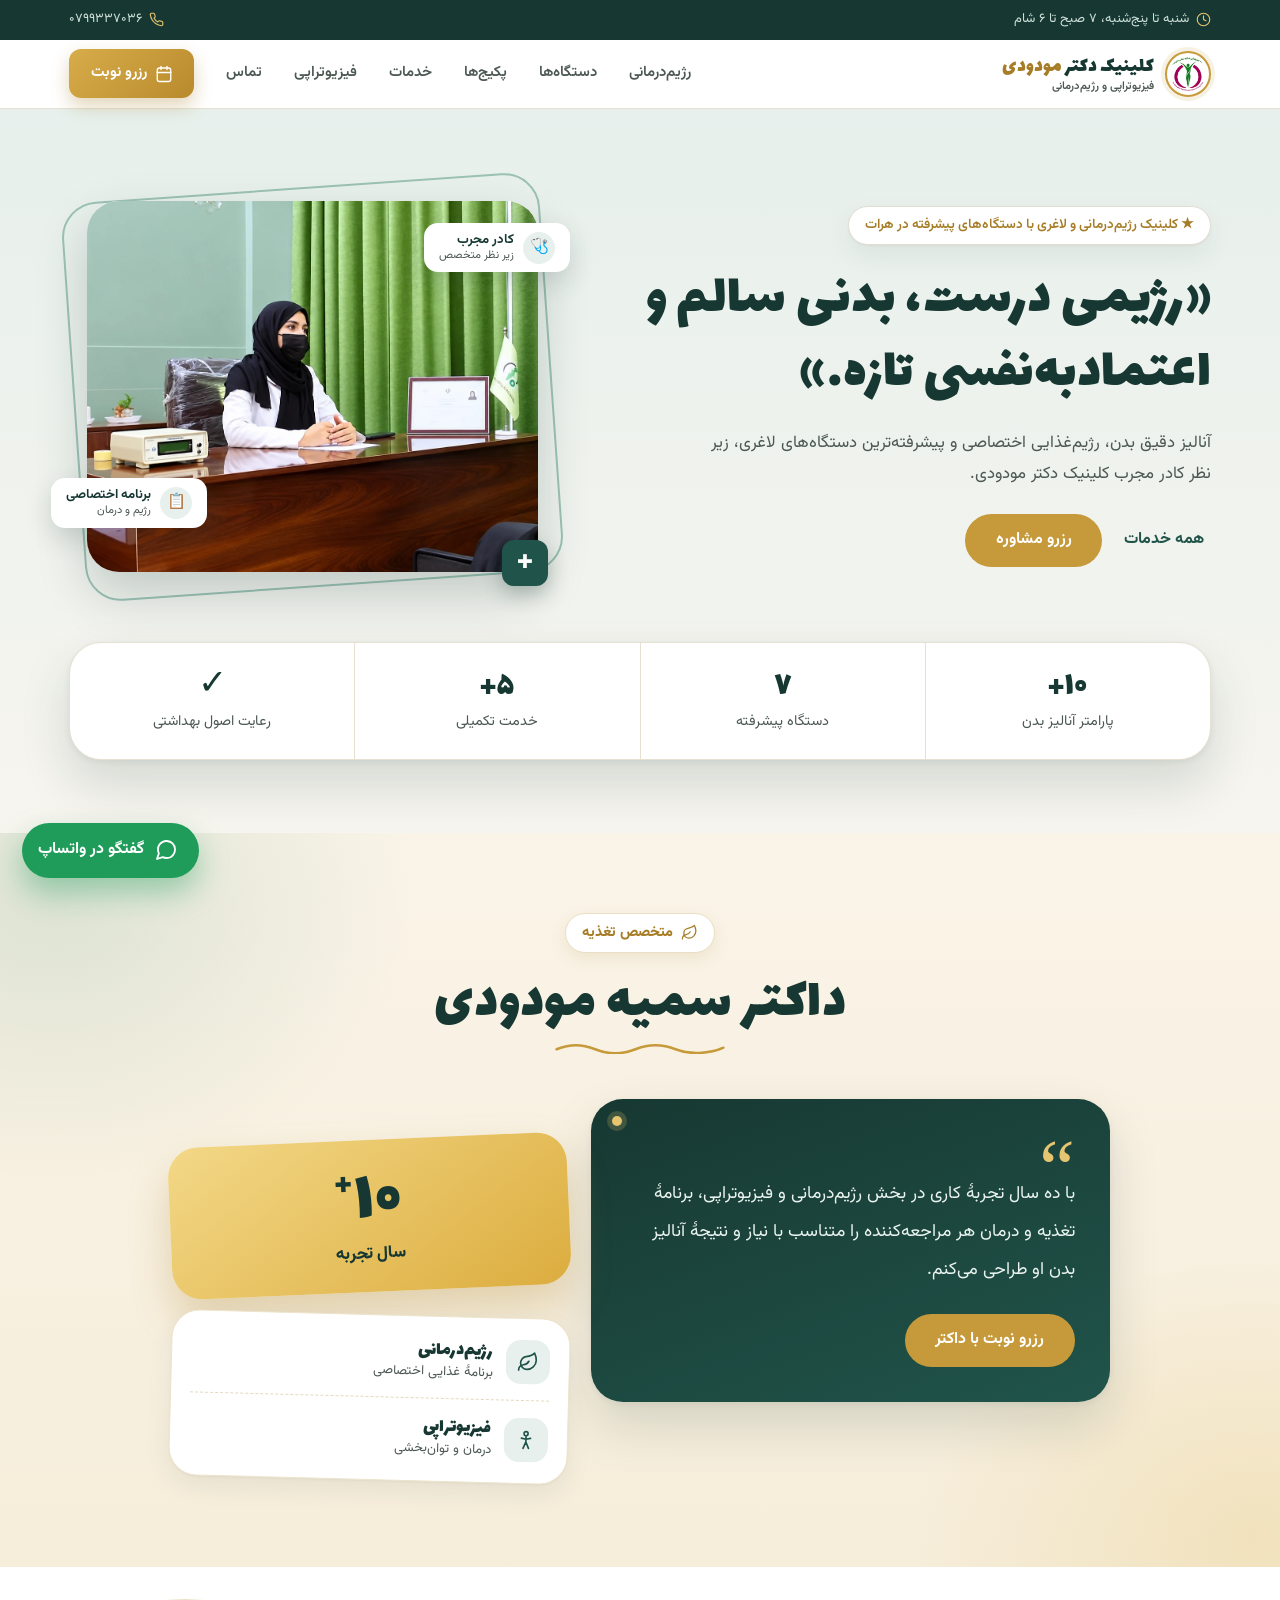
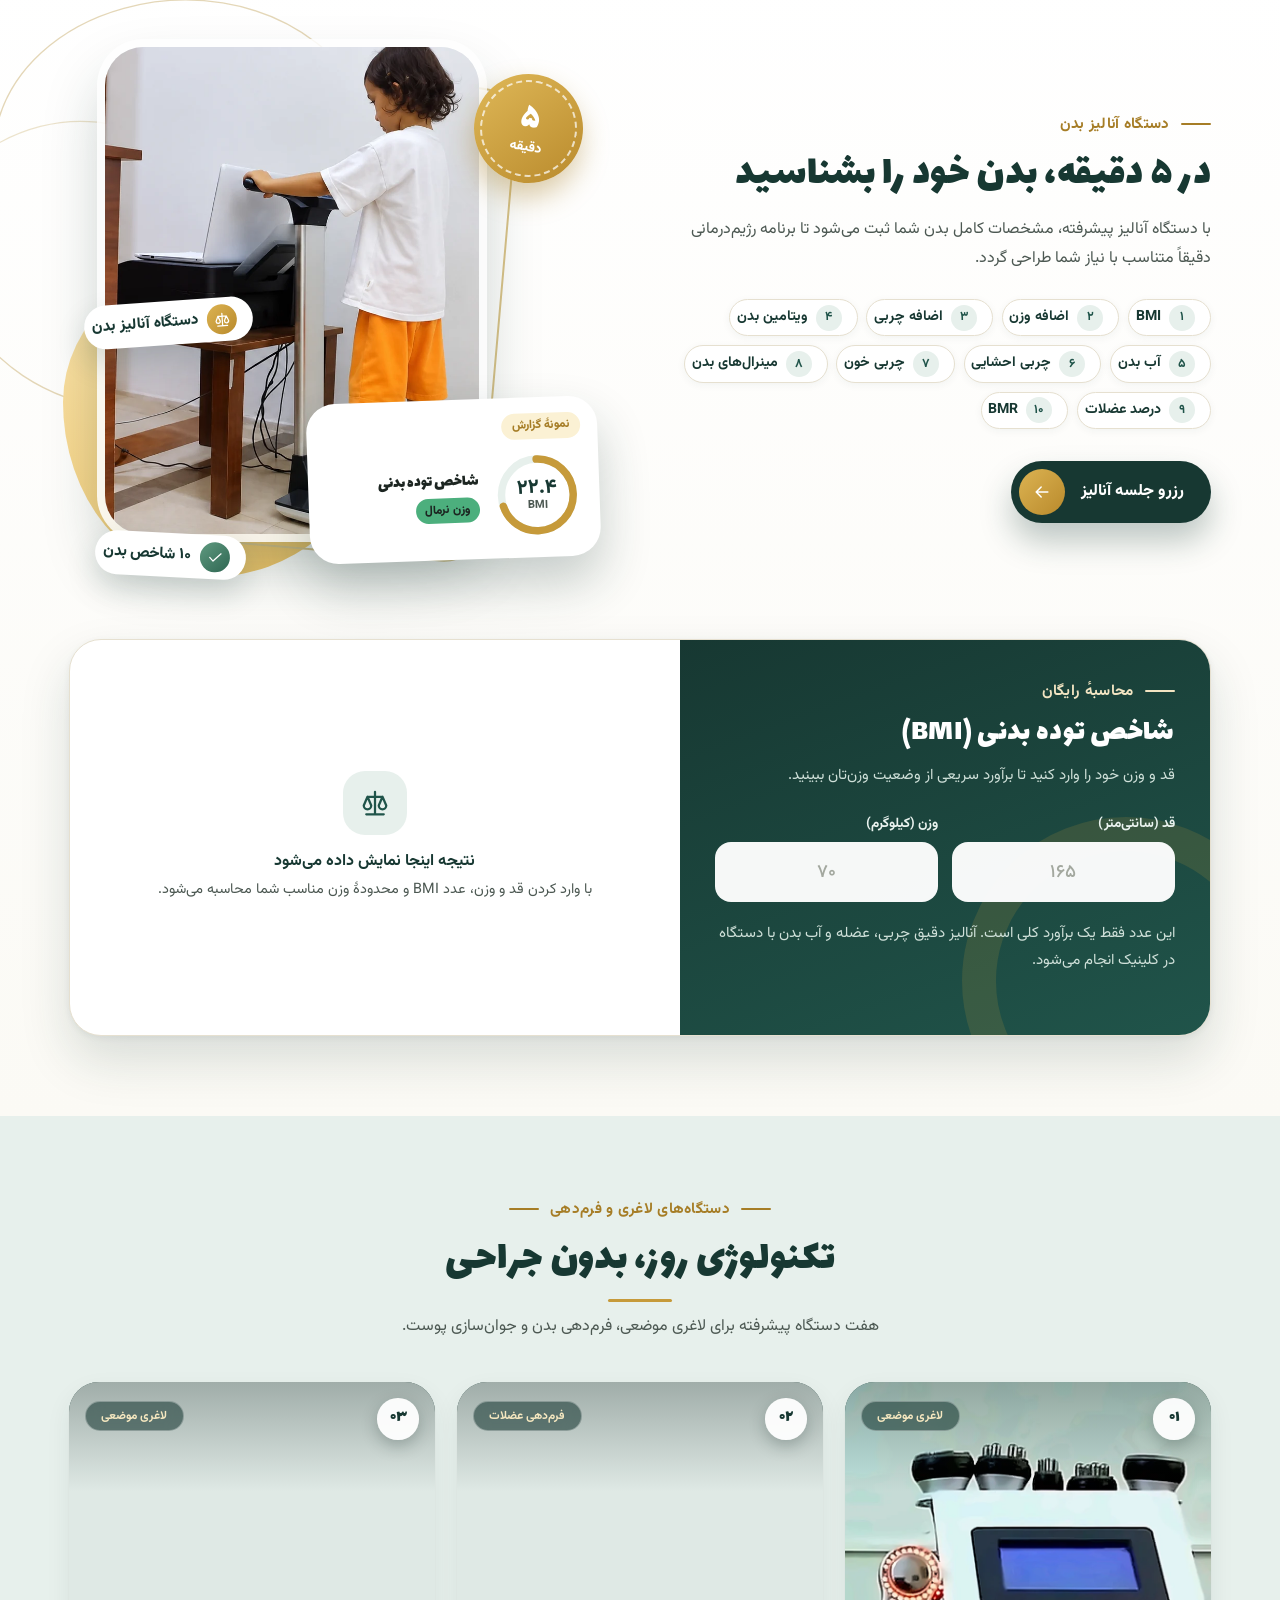
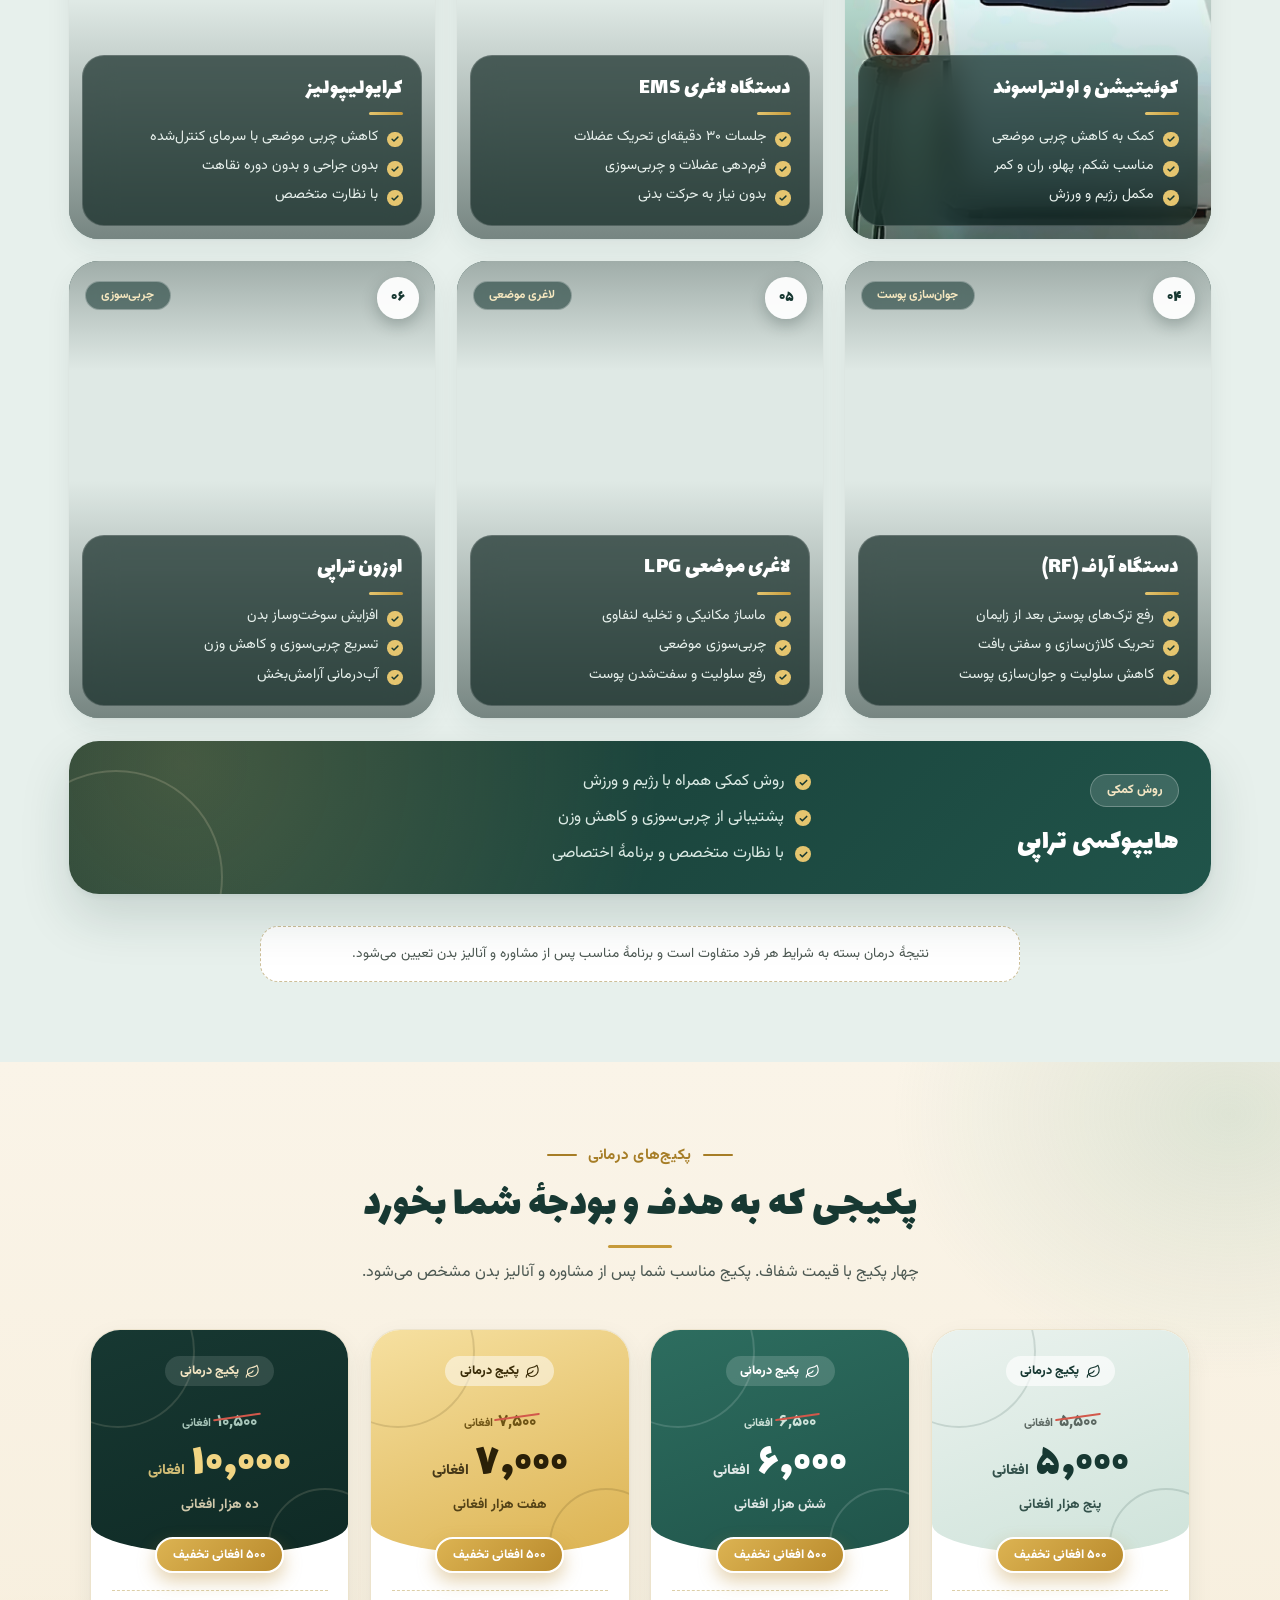
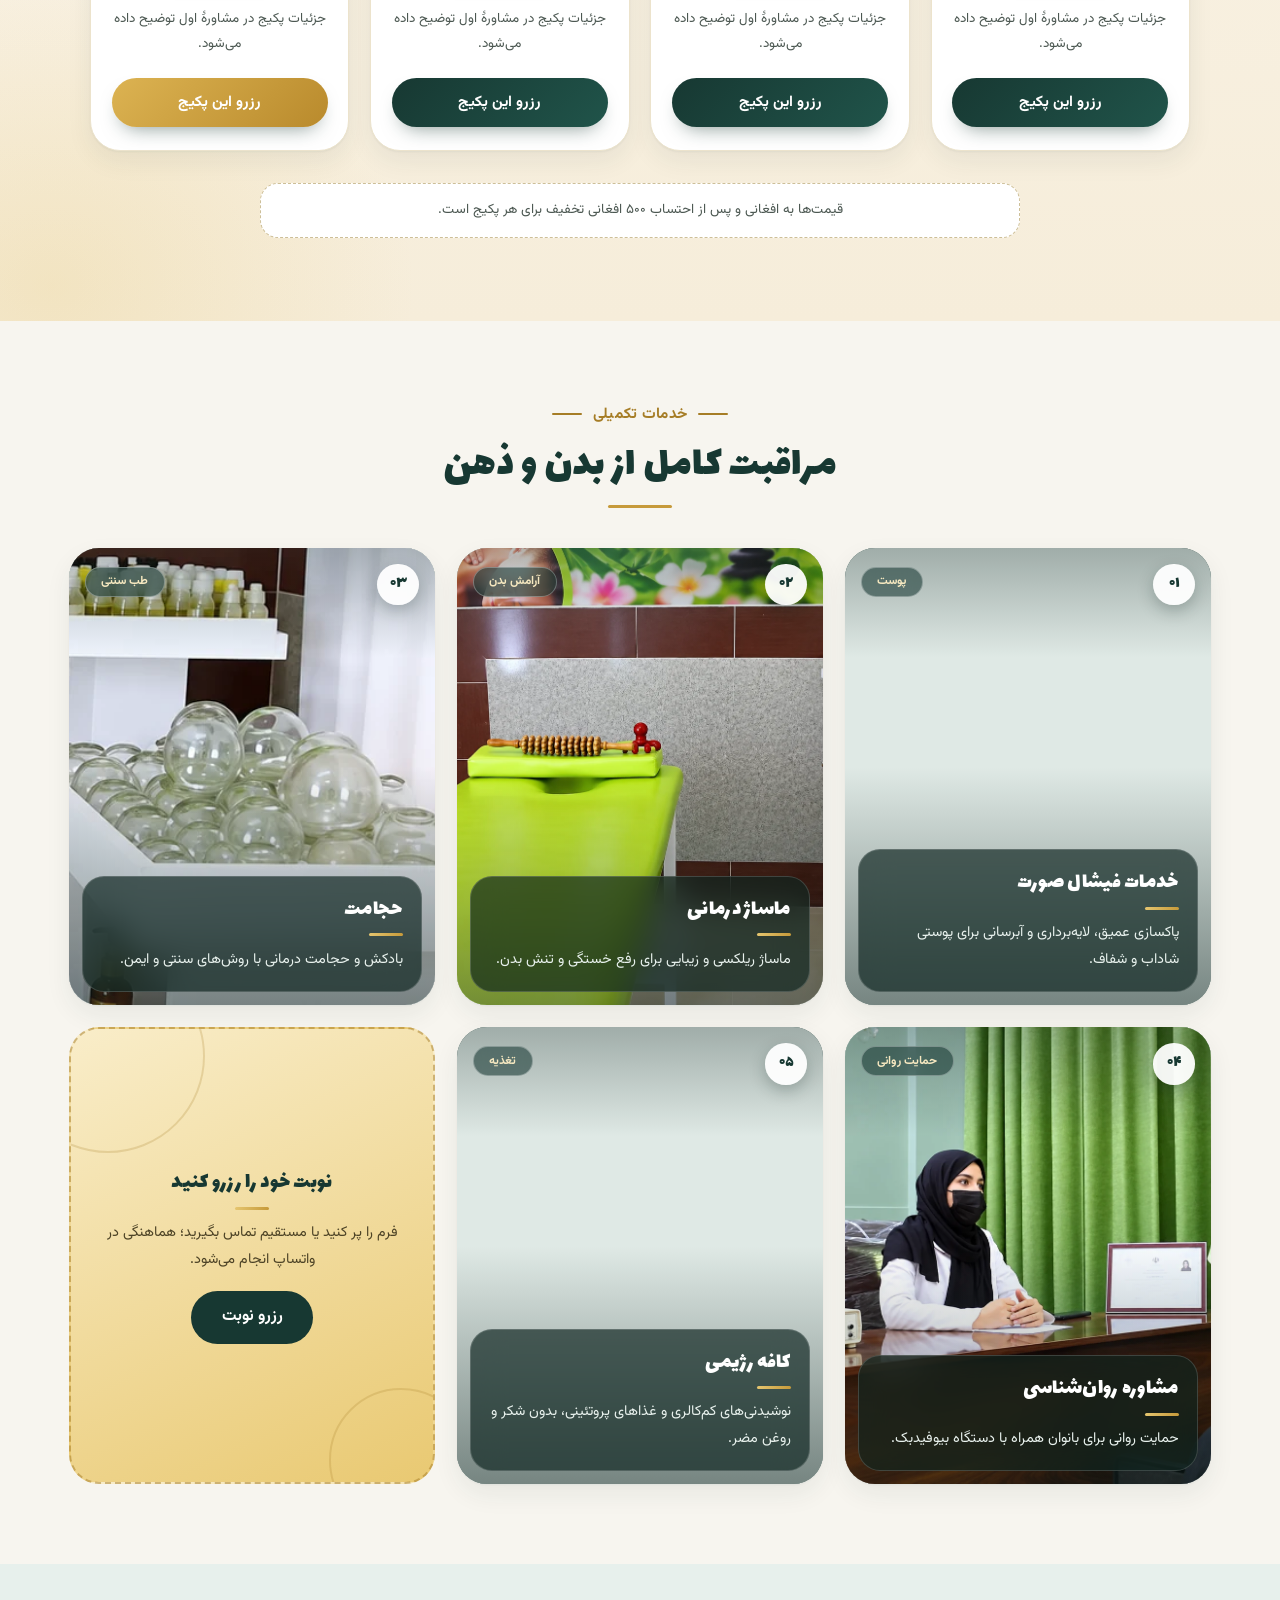
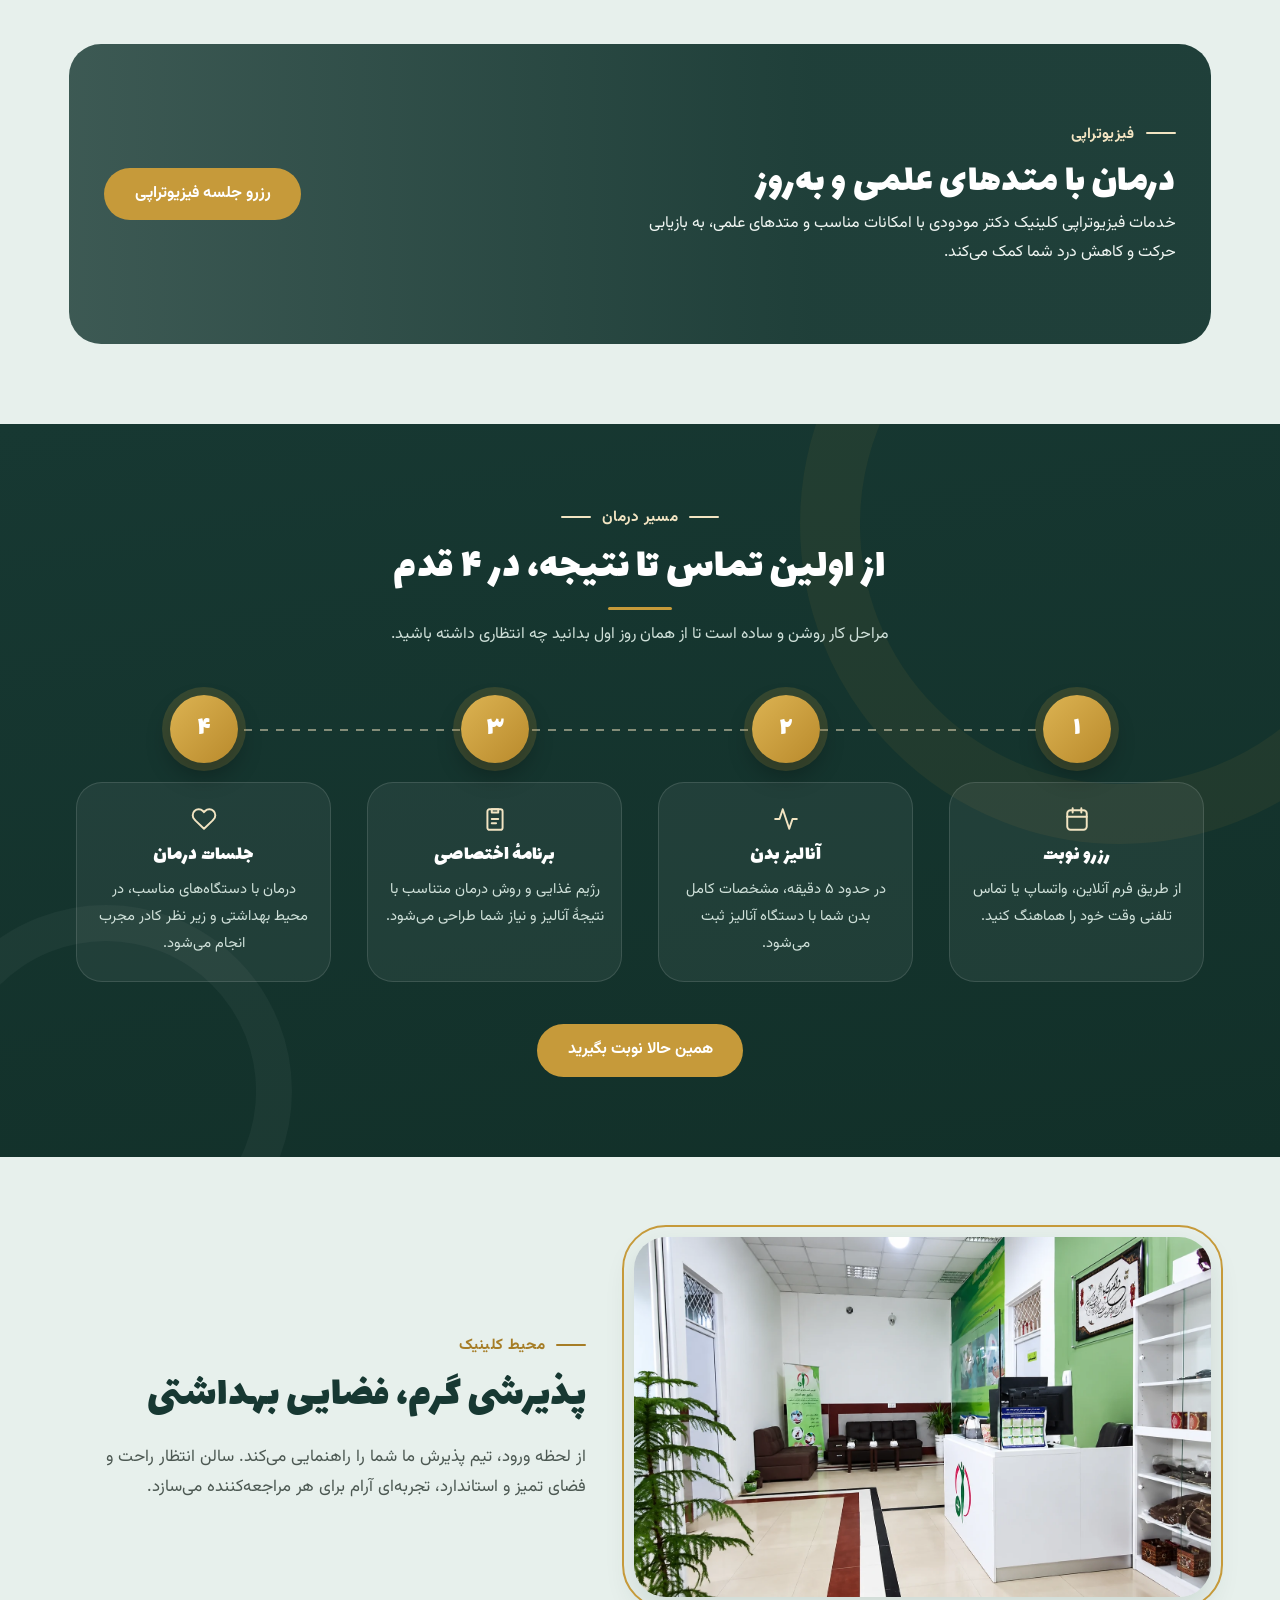
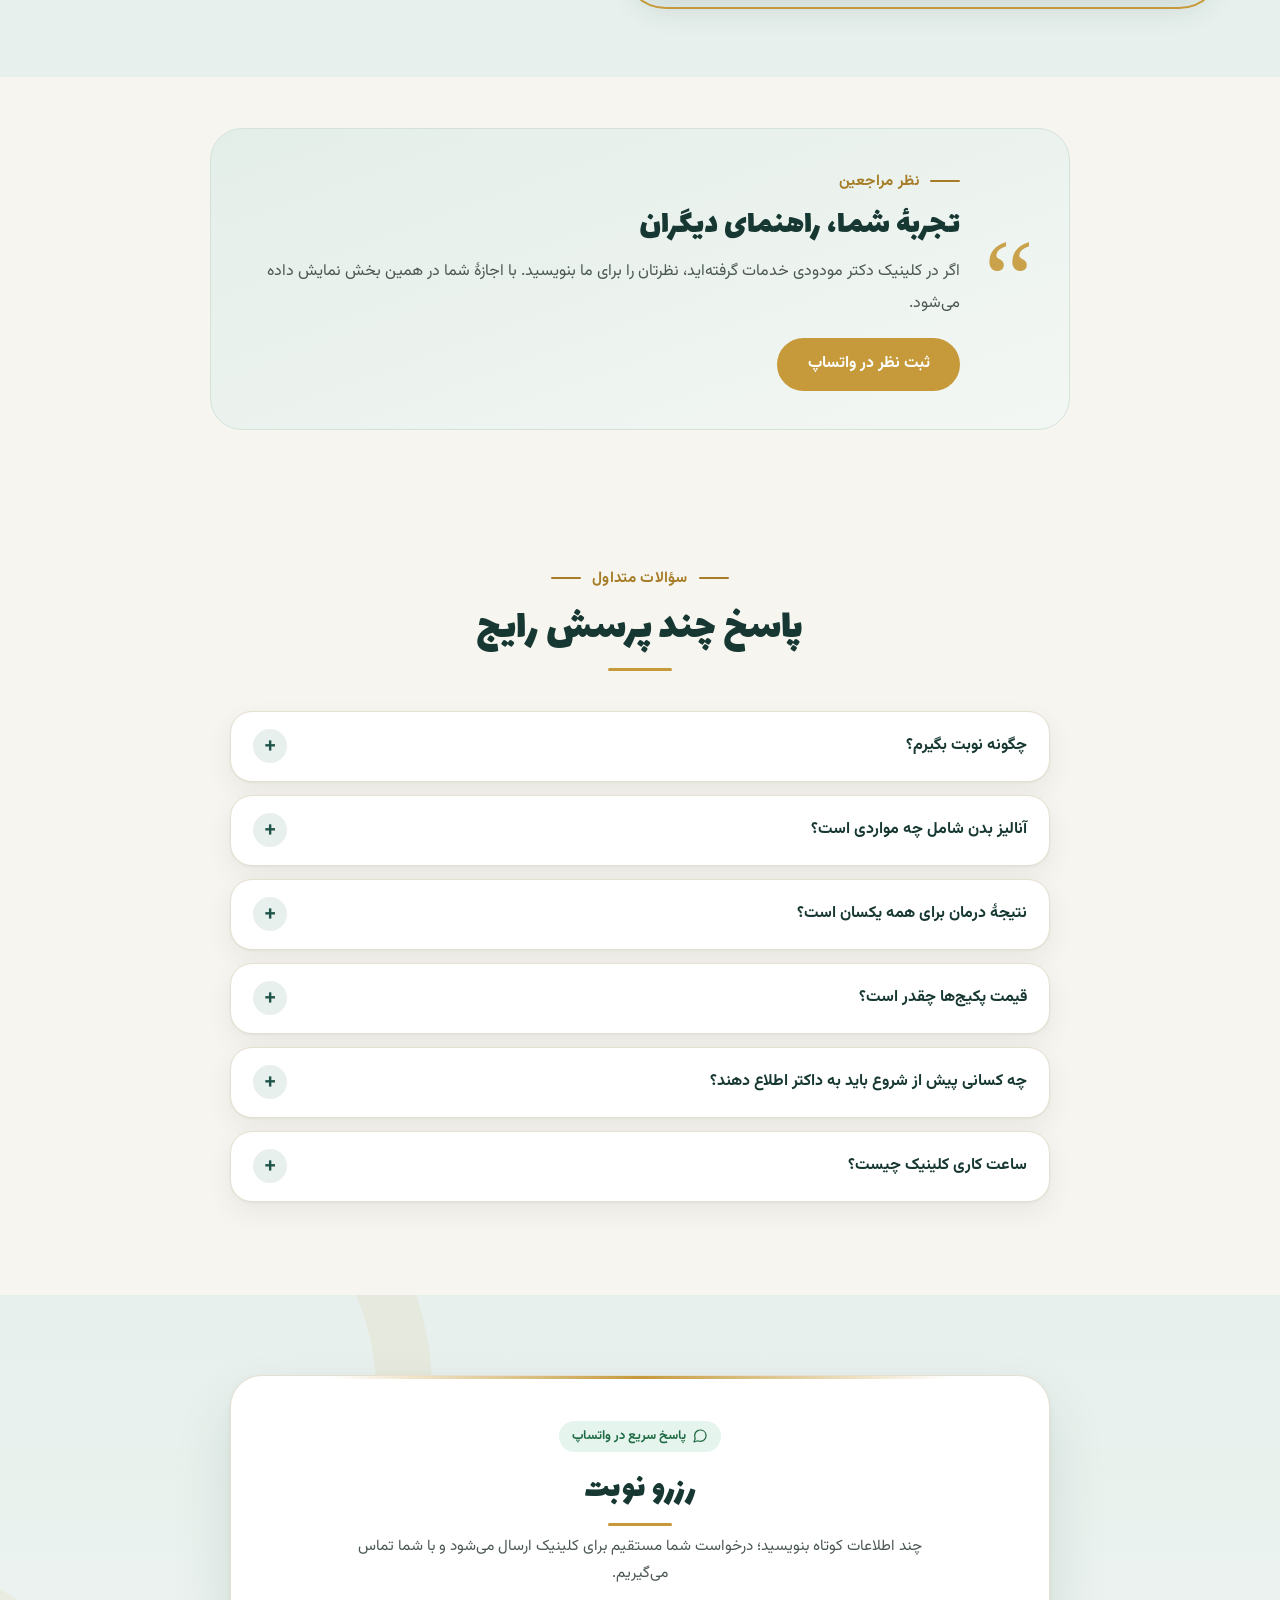
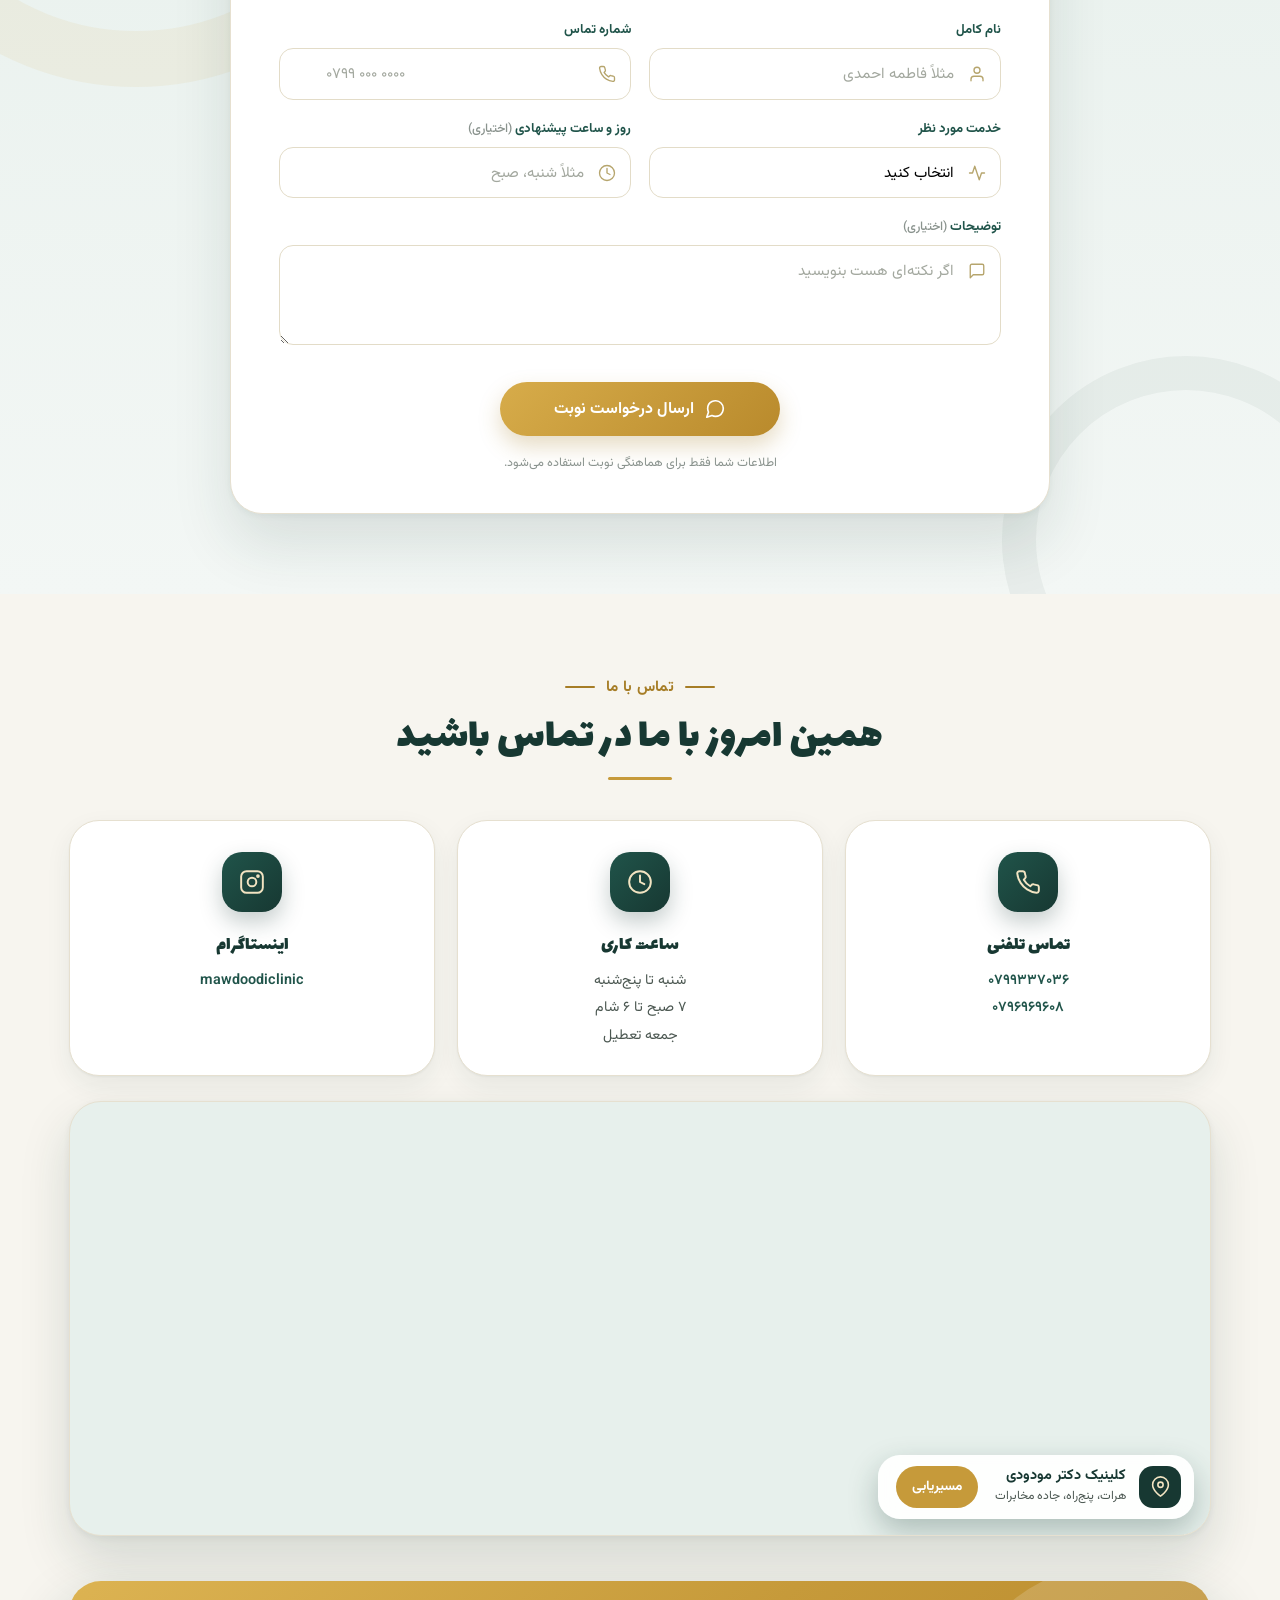
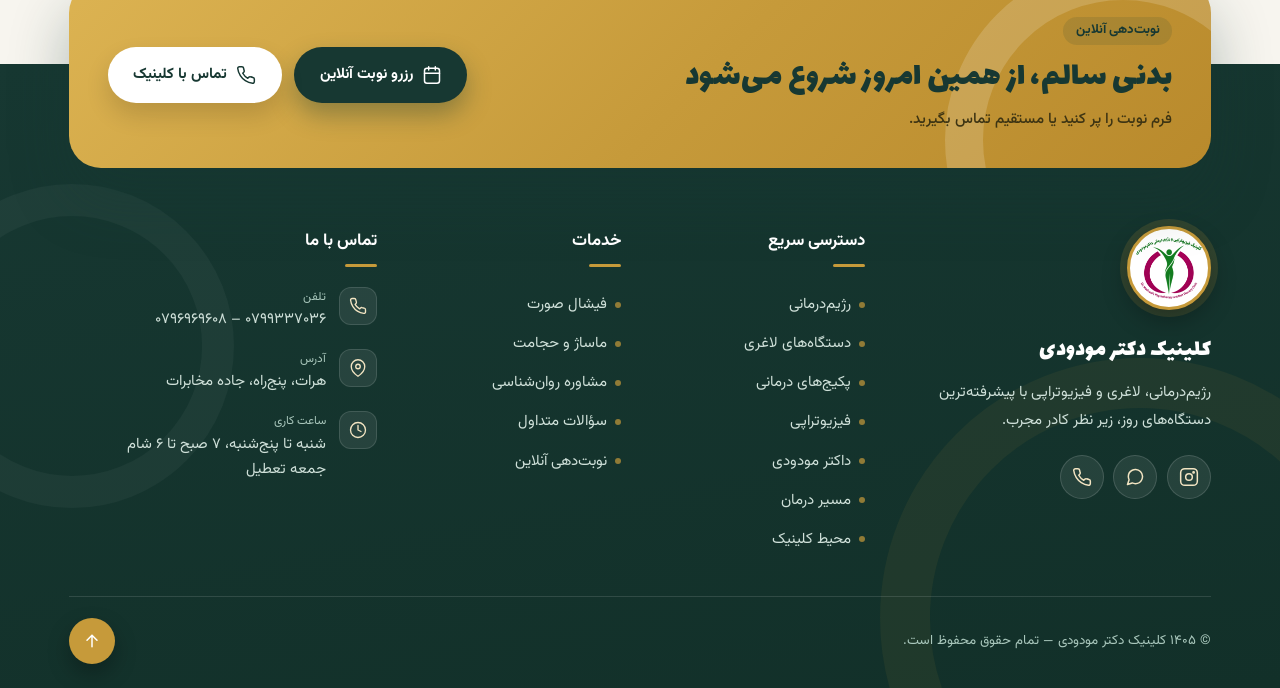
==== index.html @ 66c8b889 "more files" ====
<!DOCTYPE html>
<html lang="fa" dir="rtl">
<head>
<meta charset="UTF-8">
<meta name="viewport" content="width=device-width, initial-scale=1, viewport-fit=cover">
<meta name="description" content="کلینیک رژیم‌درمانی و فیزیوتراپی دکتر مودودی در هرات: آنالیز بدن، رژیم اختصاصی، کوئیتیشن، EMS، کرایولیپولیز، RF، LPG، اوزون‌تراپی و فیزیوتراپی.">
<meta name="theme-color" content="#173832">
<meta property="og:type" content="website">
<meta property="og:locale" content="fa_AF">
<meta property="og:title" content="کلینیک رژیم‌درمانی و فیزیوتراپی دکتر مودودی – هرات">
<meta property="og:description" content="کلینیک رژیم‌درمانی و فیزیوتراپی دکتر مودودی در هرات: آنالیز بدن، رژیم اختصاصی، کوئیتیشن، EMS، کرایولیپولیز، RF، LPG، اوزون‌تراپی و فیزیوتراپی.">
<link rel="icon" href="images/logo.webp">
<link rel="preconnect" href="https://fonts.googleapis.com">
<link rel="preconnect" href="https://fonts.gstatic.com" crossorigin>
<script type="application/ld+json">{"@context": "https://schema.org", "@type": "MedicalClinic", "name": "کلینیک دکتر مودودی", "description": "کلینیک رژیم‌درمانی و فیزیوتراپی دکتر مودودی در هرات: آنالیز بدن، رژیم اختصاصی، کوئیتیشن، EMS، کرایولیپولیز، RF، LPG، اوزون‌تراپی و فیزیوتراپی.", "telephone": ["+93799337036", "+93796969608"], "address": {"@type": "PostalAddress", "streetAddress": "پنج‌راه، جاده مخابرات", "addressLocality": "هرات", "addressCountry": "AF"}, "openingHoursSpecification": [{"@type": "OpeningHoursSpecification", "dayOfWeek": ["Saturday", "Sunday", "Monday", "Tuesday", "Wednesday", "Thursday"], "opens": "07:00", "closes": "18:00"}], "employee": {"@type": "Person", "name": "سمیه مودودی", "jobTitle": "متخصص تغذیه"}, "sameAs": ["https://www.instagram.com/mawdoodiclinic"]}</script>
<title>کلینیک رژیم‌درمانی و فیزیوتراپی دکتر مودودی</title>
<link rel="stylesheet" href="https://fonts.googleapis.com/css2?family=Lalezar&family=Vazirmatn:wght@400;500;600;700;800&display=swap">
<link rel="stylesheet" href="css/style.css">
<script src="js/main.js" defer></script>
</head>
<body>

<div class="topbar"><div class="wrap">
  <div class="tb-group"><span><svg viewBox="0 0 24 24" fill="none" stroke="currentColor" stroke-width="1.8" stroke-linecap="round" stroke-linejoin="round" aria-hidden="true"><circle cx="12" cy="12" r="10"/><path d="M12 6v6l4 2"/></svg>شنبه تا پنج‌شنبه، ۷ صبح تا ۶ شام</span></div>
  <div class="tb-group"><a href="tel:+93799337036"><svg viewBox="0 0 24 24" fill="none" stroke="currentColor" stroke-width="1.8" stroke-linecap="round" stroke-linejoin="round" aria-hidden="true"><path d="M22 16.9v3a2 2 0 0 1-2.2 2 19.8 19.8 0 0 1-8.6-3.1 19.5 19.5 0 0 1-6-6A19.8 19.8 0 0 1 2.1 4.2 2 2 0 0 1 4.1 2h3a2 2 0 0 1 2 1.7c.1 1 .4 1.9.7 2.8a2 2 0 0 1-.5 2.1L8.1 9.9a16 16 0 0 0 6 6l1.3-1.3a2 2 0 0 1 2.1-.4c.9.3 1.8.6 2.8.7a2 2 0 0 1 1.7 2z"/></svg>۰۷۹۹۳۳۷۰۳۶</a></div>
</div></div>

<nav class="site-nav" id="siteNav" aria-label="منوی اصلی">
  <div class="wrap"><div class="nav-shell">
    <a class="sn-brand" href="#top"><img class="sn-logo" src="images/logo.webp" alt="لوگوی کلینیک دکتر مودودی"><span class="sn-name"><b>کلینیک دکتر <i>مودودی</i></b><small>فیزیوتراپی و رژیم‌درمانی</small></span></a>
    <button class="sn-toggle" id="navToggle" type="button" aria-label="باز و بسته کردن منو" aria-expanded="false" aria-controls="navLinks"><span></span><span></span><span></span></button>
    <ul class="sn-links" id="navLinks">
      <li><a href="#diet">رژیم‌درمانی</a></li>
      <li><a href="#devices">دستگاه‌ها</a></li><li><a href="#packages">پکیج‌ها</a></li>
      <li><a href="#services">خدمات</a></li>
      <li><a href="#physio">فیزیوتراپی</a></li>
      <li><a href="#contact">تماس</a></li>
      <li><a class="sn-cta" href="#appointment"><svg viewBox="0 0 24 24" fill="none" stroke="currentColor" stroke-width="1.8" stroke-linecap="round" stroke-linejoin="round" aria-hidden="true"><rect x="3" y="4" width="18" height="18" rx="3"/><path d="M16 2v4M8 2v4M3 10h18"/></svg>رزرو نوبت</a></li>
    </ul>
  </div></div>
</nav>

<header class="hero" id="top">
  <div class="wrap">
    <div class="hero-top">
      <div class="hero-text">
        <span class="hero-badge">★ کلینیک رژیم‌درمانی و لاغری با دستگاه‌های پیشرفته در هرات</span>
        <h1>«رژیمی درست، بدنی سالم و اعتمادبه‌نفسی تازه.»</h1>
        <p>آنالیز دقیق بدن، رژیم‌غذایی اختصاصی و پیشرفته‌ترین دستگاه‌های لاغری، زیر نظر کادر مجرب کلینیک دکتر مودودی.</p>
        <div class="hero-btns">
          <a href="#devices" class="btn-link">همه خدمات</a>
          <a href="#appointment" class="btn btn-gold">رزرو مشاوره</a>
        </div>
      </div>
      <div class="hero-visual">
        <div class="hero-photo-wrap">
          <span class="hero-outline"></span>
          <div class="hero-photo-frame"><img src="images/hero-consultation.webp" alt="مشاوره با دکتر در کلینیک دکتر مودودی"></div>
          <div class="float-chip chip-1"><span class="dot">🩺</span><div><b>کادر مجرب</b><small>زیر نظر متخصص</small></div></div>
          <div class="float-chip chip-2"><span class="dot">📋</span><div><b>برنامه اختصاصی</b><small>رژیم و درمان</small></div></div>
          <span class="corner-badge">✚</span>
        </div>
      </div>
    </div>
  </div>
  <div class="stats-bar">
    <div class="wrap"><div class="stats-card">
      <div class="hero-stat"><div class="num">۱۰+</div><div class="lbl">پارامتر آنالیز بدن</div></div>
      <div class="hero-stat"><div class="num">۷</div><div class="lbl">دستگاه پیشرفته</div></div>
      <div class="hero-stat"><div class="num">۵+</div><div class="lbl">خدمت تکمیلی</div></div>
      <div class="hero-stat"><div class="num">✓</div><div class="lbl">رعایت اصول بهداشتی</div></div>
    </div></div>
  </div>
</header>

<section id="doctor" class="dr">
  <div class="dr-bg" aria-hidden="true"></div>
  <div class="wrap">
    <header class="dr-head">
      <span class="dr-role"><svg viewBox="0 0 24 24" fill="none" stroke="currentColor" stroke-width="1.8" stroke-linecap="round" stroke-linejoin="round" aria-hidden="true"><path d="M11 20A7 7 0 0 1 9.8 6.1C15.5 5 17 4.5 19 2c1 2 2 4.2 2 8 0 5.5-4.8 10-10 10z"/><path d="M2 21c0-3 1.9-5.4 5.1-6C9.5 14.6 12 13 13 11"/></svg>متخصص تغذیه</span>
      <h2 class="dr-name">داکتر سمیه مودودی</h2>
      <svg class="dr-squig" viewBox="0 0 220 14" preserveAspectRatio="none" aria-hidden="true"><path d="M2 8C20 1 34 1 52 8S86 15 104 8 138 1 156 8 200 14 218 6" fill="none" stroke="#c69a3a" stroke-width="3.2" stroke-linecap="round"/></svg>
    </header>
    <div class="dr-board">
      <article class="dr-quote">
        <span class="dr-qm" aria-hidden="true">“</span>
        <p>با ده سال تجربهٔ کاری در بخش رژیم‌درمانی و فیزیوتراپی، برنامهٔ تغذیه و درمان هر مراجعه‌کننده را متناسب با نیاز و نتیجهٔ آنالیز بدن او طراحی می‌کنم.</p>
        <a class="btn btn-gold dr-btn" href="#appointment">رزرو نوبت با داکتر</a>
      </article>
      <div class="dr-side">
        <article class="dr-years"><b>۱۰<i>+</i></b><span>سال تجربه</span></article>
        <article class="dr-skills">
          <div class="dr-skill"><span class="dr-ico"><svg viewBox="0 0 24 24" fill="none" stroke="currentColor" stroke-width="1.8" stroke-linecap="round" stroke-linejoin="round" aria-hidden="true"><path d="M11 20A7 7 0 0 1 9.8 6.1C15.5 5 17 4.5 19 2c1 2 2 4.2 2 8 0 5.5-4.8 10-10 10z"/><path d="M2 21c0-3 1.9-5.4 5.1-6C9.5 14.6 12 13 13 11"/></svg></span><span><b>رژیم‌درمانی</b><small>برنامهٔ غذایی اختصاصی</small></span></div>
          <div class="dr-skill"><span class="dr-ico"><svg viewBox="0 0 24 24" fill="none" stroke="currentColor" stroke-width="1.8" stroke-linecap="round" stroke-linejoin="round" aria-hidden="true"><circle cx="12" cy="5" r="2.2"/><path d="M12 8v6M7 10l5 1 5-1M9 21l3-7 3 7"/></svg></span><span><b>فیزیوتراپی</b><small>درمان و توان‌بخشی</small></span></div>
        </article>
      </div>
    </div>
  </div>
</section>

<section id="diet" class="an">
  <div class="wrap">
    <div class="an-grid">
      <div class="an-text">
        <div class="section-label">دستگاه آنالیز بدن</div>
        <h2 class="section-title">در ۵ دقیقه، بدن خود را بشناسید</h2>
        <p class="section-sub">با دستگاه آنالیز پیشرفته، مشخصات کامل بدن شما ثبت می‌شود تا برنامه رژیم‌درمانی دقیقاً متناسب با نیاز شما طراحی گردد.</p>
        <div class="an-tags"><span class="an-tag"><i>۱</i>BMI</span><span class="an-tag"><i>۲</i>اضافه وزن</span><span class="an-tag"><i>۳</i>اضافه چربی</span><span class="an-tag"><i>۴</i>ویتامین بدن</span><span class="an-tag"><i>۵</i>آب بدن</span><span class="an-tag"><i>۶</i>چربی احشایی</span><span class="an-tag"><i>۷</i>چربی خون</span><span class="an-tag"><i>۸</i>مینرال‌های بدن</span><span class="an-tag"><i>۹</i>درصد عضلات</span><span class="an-tag"><i>۱۰</i>BMR</span></div>
        <a class="pin-btn" href="#appointment"><span>رزرو جلسه آنالیز</span><i><svg viewBox="0 0 24 24" fill="none" stroke="currentColor" stroke-width="1.8" stroke-linecap="round" stroke-linejoin="round" aria-hidden="true"><path d="M19 12H5M11 6l-6 6 6 6"/></svg></i></a>
      </div>
      <div class="an-collage">
        <div class="an-stage">
          <svg class="an-swirl" viewBox="0 0 600 560" fill="none" aria-hidden="true"><path d="M20 420C80 560 300 590 420 470S560 220 430 120 90 80 60 220" stroke="#d9c79a" stroke-opacity=".7" stroke-width="1.6"/><path d="M-10 300C60 210 160 190 240 230" stroke="#d9c79a" stroke-opacity=".5" stroke-width="1.4"/></svg>
          <div class="an-blob"></div>
          <span class="an-outline"></span>
          <div class="an-photo"><img src="images/body-analysis.webp" alt="دستگاه آنالیز بدن در کلینیک دکتر مودودی" loading="lazy" decoding="async"></div>
          <div class="an-sticker"><b>۵</b><span>دقیقه</span></div>
          <div class="an-report">
            <span class="an-cap">نمونهٔ گزارش</span>
            <div class="an-report-row">
              <div class="an-ringwrap"><svg class="an-ring" viewBox="0 0 120 120" aria-hidden="true"><circle cx="60" cy="60" r="48" fill="none" stroke="#e7f0ec" stroke-width="10"/><circle cx="60" cy="60" r="48" fill="none" stroke="#c69a3a" stroke-width="10" stroke-linecap="round" stroke-dasharray="212 302" transform="rotate(-90 60 60)"/></svg><div class="an-ringtxt"><b>۲۲.۴</b><small>BMI</small></div></div>
              <div class="an-info"><b>شاخص توده بدنی</b><span class="an-ok">وزن نرمال</span></div>
            </div>
          </div>
          <span class="an-pill p1"><i><svg viewBox="0 0 24 24" fill="none" stroke="currentColor" stroke-width="1.8" stroke-linecap="round" stroke-linejoin="round" aria-hidden="true"><path d="M12 3v18M5 21h14M6 7l-3 7a3 3 0 0 0 6 0zM18 7l-3 7a3 3 0 0 0 6 0zM6 7h12"/></svg></i>دستگاه آنالیز بدن</span>
          <span class="an-pill p2"><i><svg viewBox="0 0 24 24" fill="none" stroke="currentColor" stroke-width="1.8" stroke-linecap="round" stroke-linejoin="round" aria-hidden="true"><path d="M20 6 9 17l-5-5"/></svg></i>۱۰ شاخص بدن</span>
        </div>
      </div>
    </div>

    <div class="bmi-wrap">
      <div class="bmi-card" id="bmiCard">
        <div class="bmi-form">
          <div class="section-label">محاسبهٔ رایگان</div>
          <h3>شاخص توده بدنی (BMI)</h3>
          <p>قد و وزن خود را وارد کنید تا برآورد سریعی از وضعیت وزن‌تان ببینید.</p>
          <div class="bmi-fields">
            <div><label for="bmi-h">قد (سانتی‌متر)</label><input id="bmi-h" type="text" inputmode="decimal" autocomplete="off" placeholder="۱۶۵"></div>
            <div><label for="bmi-w">وزن (کیلوگرم)</label><input id="bmi-w" type="text" inputmode="decimal" autocomplete="off" placeholder="۷۰"></div>
          </div>
          <p class="bmi-note">این عدد فقط یک برآورد کلی است. آنالیز دقیق چربی، عضله و آب بدن با دستگاه در کلینیک انجام می‌شود.</p>
        </div>
        <div class="bmi-result" aria-live="polite">
          <div class="bmi-empty">
            <div class="bi-ic"><svg viewBox="0 0 24 24" fill="none" stroke="currentColor" stroke-width="1.8" stroke-linecap="round" stroke-linejoin="round" aria-hidden="true"><path d="M12 3v18M5 21h14M6 7l-3 7a3 3 0 0 0 6 0zM18 7l-3 7a3 3 0 0 0 6 0zM6 7h12"/></svg></div>
            <b class="u1">نتیجه اینجا نمایش داده می‌شود</b>
            <p class="u2">با وارد کردن قد و وزن، عدد BMI و محدودهٔ وزن مناسب شما محاسبه می‌شود.</p>
          </div>
          <div class="bmi-out">
            <div class="bmi-top"><div class="bmi-num" id="bmiNum">—</div><div><span class="bmi-cat" id="bmiCat">—</span></div></div>
            <div class="bmi-gauge"><div class="bmi-bar"><i></i><i></i><i></i><i></i></div><span class="bmi-pin" id="bmiPin"></span>
              <div class="bmi-scale"><span>کم‌وزن</span><span>نرمال</span><span>اضافه وزن</span><span>چاقی</span></div></div>
            <p class="bmi-msg" id="bmiMsg"></p>
            <div class="bmi-range" id="bmiRange"></div>
            <a class="btn btn-gold bmi-cta" href="#appointment">رزرو جلسهٔ آنالیز بدن</a>
          </div>
        </div>
      </div>
    </div>
  </div>
</section>

<section id="devices" class="bg-soft dv">
  <div class="wrap">
    <div class="center u3">
      <div class="section-label">دستگاه‌های لاغری و فرم‌دهی</div>
      <h2 class="section-title">تکنولوژی روز، بدون جراحی</h2>
      <p class="section-sub center">هفت دستگاه پیشرفته برای لاغری موضعی، فرم‌دهی بدن و جوان‌سازی پوست.</p>
    </div>
    <div class="dv-board">
      <article class="dv-card">
        <div class="dv-photo"><img loading="lazy" decoding="async" src="images/device-cavitation.webp" alt="دستگاه کوئیتیشن"><span class="dv-num">۰۱</span><span class="dv-tag">لاغری موضعی</span></div>
        <div class="dv-body"><h3>کوئیتیشن و اولتراسوند</h3><ul><li>کمک به کاهش چربی موضعی</li><li>مناسب شکم، پهلو، ران و کمر</li><li>مکمل رژیم و ورزش</li></ul></div>
      </article>
      <article class="dv-card">
        <div class="dv-photo"><img loading="lazy" decoding="async" src="images/device-ems.webp" alt="دستگاه EMS"><span class="dv-num">۰۲</span><span class="dv-tag">فرم‌دهی عضلات</span></div>
        <div class="dv-body"><h3>دستگاه لاغری EMS</h3><ul><li>جلسات ۳۰ دقیقه‌ای تحریک عضلات</li><li>فرم‌دهی عضلات و چربی‌سوزی</li><li>بدون نیاز به حرکت بدنی</li></ul></div>
      </article>
      <article class="dv-card">
        <div class="dv-photo"><img loading="lazy" decoding="async" src="images/device-cryolipolysis.webp" alt="دستگاه کرایولیپولیز"><span class="dv-num">۰۳</span><span class="dv-tag">لاغری موضعی</span></div>
        <div class="dv-body"><h3>کرایولیپولیز</h3><ul><li>کاهش چربی موضعی با سرمای کنترل‌شده</li><li>بدون جراحی و بدون دوره نقاهت</li><li>با نظارت متخصص</li></ul></div>
      </article>
      <article class="dv-card">
        <div class="dv-photo"><img loading="lazy" decoding="async" src="images/device-rf.webp" alt="دستگاه آراف"><span class="dv-num">۰۴</span><span class="dv-tag">جوان‌سازی پوست</span></div>
        <div class="dv-body"><h3>دستگاه آراف (RF)</h3><ul><li>رفع ترک‌های پوستی بعد از زایمان</li><li>تحریک کلاژن‌سازی و سفتی بافت</li><li>کاهش سلولیت و جوان‌سازی پوست</li></ul></div>
      </article>
      <article class="dv-card">
        <div class="dv-photo"><img loading="lazy" decoding="async" src="images/device-lpg.webp" alt="دستگاه LPG"><span class="dv-num">۰۵</span><span class="dv-tag">لاغری موضعی</span></div>
        <div class="dv-body"><h3>لاغری موضعی LPG</h3><ul><li>ماساژ مکانیکی و تخلیه لنفاوی</li><li>چربی‌سوزی موضعی</li><li>رفع سلولیت و سفت‌شدن پوست</li></ul></div>
      </article>
      <article class="dv-card">
        <div class="dv-photo"><img loading="lazy" decoding="async" src="images/device-ozone.webp" alt="دستگاه اوزون"><span class="dv-num">۰۶</span><span class="dv-tag">چربی‌سوزی</span></div>
        <div class="dv-body"><h3>اوزون تراپی</h3><ul><li>افزایش سوخت‌وساز بدن</li><li>تسریع چربی‌سوزی و کاهش وزن</li><li>آب‌درمانی آرامش‌بخش</li></ul></div>
      </article>
    </div>
    <article class="dv-wide"><span class="dv-chip">روش کمکی</span><h3>هایپوکسی تراپی</h3><ul><li>روش کمکی همراه با رژیم و ورزش</li><li>پشتیبانی از چربی‌سوزی و کاهش وزن</li><li>با نظارت متخصص و برنامهٔ اختصاصی</li></ul></article>
    <p class="disclaimer">نتیجهٔ درمان بسته به شرایط هر فرد متفاوت است و برنامهٔ مناسب پس از مشاوره و آنالیز بدن تعیین می‌شود.</p>
  </div>
</section>

<section id="packages" class="pk">
  <div class="pk-bg" aria-hidden="true"></div>
  <div class="wrap">
    <div class="center u4">
      <div class="section-label">پکیج‌های درمانی</div>
      <h2 class="section-title">پکیجی که به هدف و بودجهٔ شما بخورد</h2>
      <p class="section-sub center">چهار پکیج با قیمت شفاف. پکیج مناسب شما پس از مشاوره و آنالیز بدن مشخص می‌شود.</p>
    </div>
    <div class="pk-board">
      <article class="pk-card pk-a">
        <div class="pk-head">
          <span class="pk-chip"><svg viewBox="0 0 24 24" fill="none" stroke="currentColor" stroke-width="1.8" stroke-linecap="round" stroke-linejoin="round" aria-hidden="true"><path d="M11 20A7 7 0 0 1 9.8 6.1C15.5 5 17 4.5 19 2c1 2 2 4.2 2 8 0 5.5-4.8 10-10 10z"/><path d="M2 21c0-3 1.9-5.4 5.1-6C9.5 14.6 12 13 13 11"/></svg>پکیج درمانی</span>
        <div class="pk-was"><s>۵,۵۰۰</s><span>افغانی</span></div>
        <div class="pk-price"><b>۵,۰۰۰</b><span>افغانی</span></div>
        <p class="pk-words">پنج هزار افغانی</p>
        </div>
        <div class="pk-body">
          <span class="pk-save">۵۰۰ افغانی تخفیف</span>
        <p class="pk-note">جزئیات پکیج در مشاورهٔ اول توضیح داده می‌شود.</p>
        <a class="btn pk-btn" href="#appointment" data-package="پکیج ۵,۰۰۰ افغانی">رزرو این پکیج</a>
        </div>
      </article>
      <article class="pk-card pk-b">
        <div class="pk-head">
          <span class="pk-chip"><svg viewBox="0 0 24 24" fill="none" stroke="currentColor" stroke-width="1.8" stroke-linecap="round" stroke-linejoin="round" aria-hidden="true"><path d="M11 20A7 7 0 0 1 9.8 6.1C15.5 5 17 4.5 19 2c1 2 2 4.2 2 8 0 5.5-4.8 10-10 10z"/><path d="M2 21c0-3 1.9-5.4 5.1-6C9.5 14.6 12 13 13 11"/></svg>پکیج درمانی</span>
        <div class="pk-was"><s>۶,۵۰۰</s><span>افغانی</span></div>
        <div class="pk-price"><b>۶,۰۰۰</b><span>افغانی</span></div>
        <p class="pk-words">شش هزار افغانی</p>
        </div>
        <div class="pk-body">
          <span class="pk-save">۵۰۰ افغانی تخفیف</span>
        <p class="pk-note">جزئیات پکیج در مشاورهٔ اول توضیح داده می‌شود.</p>
        <a class="btn pk-btn" href="#appointment" data-package="پکیج ۶,۰۰۰ افغانی">رزرو این پکیج</a>
        </div>
      </article>
      <article class="pk-card pk-c">
        <div class="pk-head">
          <span class="pk-chip"><svg viewBox="0 0 24 24" fill="none" stroke="currentColor" stroke-width="1.8" stroke-linecap="round" stroke-linejoin="round" aria-hidden="true"><path d="M11 20A7 7 0 0 1 9.8 6.1C15.5 5 17 4.5 19 2c1 2 2 4.2 2 8 0 5.5-4.8 10-10 10z"/><path d="M2 21c0-3 1.9-5.4 5.1-6C9.5 14.6 12 13 13 11"/></svg>پکیج درمانی</span>
        <div class="pk-was"><s>۷,۵۰۰</s><span>افغانی</span></div>
        <div class="pk-price"><b>۷,۰۰۰</b><span>افغانی</span></div>
        <p class="pk-words">هفت هزار افغانی</p>
        </div>
        <div class="pk-body">
          <span class="pk-save">۵۰۰ افغانی تخفیف</span>
        <p class="pk-note">جزئیات پکیج در مشاورهٔ اول توضیح داده می‌شود.</p>
        <a class="btn pk-btn" href="#appointment" data-package="پکیج ۷,۰۰۰ افغانی">رزرو این پکیج</a>
        </div>
      </article>
      <article class="pk-card pk-d">
        <div class="pk-head">
          <span class="pk-chip"><svg viewBox="0 0 24 24" fill="none" stroke="currentColor" stroke-width="1.8" stroke-linecap="round" stroke-linejoin="round" aria-hidden="true"><path d="M11 20A7 7 0 0 1 9.8 6.1C15.5 5 17 4.5 19 2c1 2 2 4.2 2 8 0 5.5-4.8 10-10 10z"/><path d="M2 21c0-3 1.9-5.4 5.1-6C9.5 14.6 12 13 13 11"/></svg>پکیج درمانی</span>
        <div class="pk-was"><s>۱۰,۵۰۰</s><span>افغانی</span></div>
        <div class="pk-price"><b>۱۰,۰۰۰</b><span>افغانی</span></div>
        <p class="pk-words">ده هزار افغانی</p>
        </div>
        <div class="pk-body">
          <span class="pk-save">۵۰۰ افغانی تخفیف</span>
        <p class="pk-note">جزئیات پکیج در مشاورهٔ اول توضیح داده می‌شود.</p>
        <a class="btn pk-btn" href="#appointment" data-package="پکیج ۱۰,۰۰۰ افغانی">رزرو این پکیج</a>
        </div>
      </article>
    </div>
    <p class="disclaimer">قیمت‌ها به افغانی و پس از احتساب ۵۰۰ افغانی تخفیف برای هر پکیج است.</p>
  </div>
</section>

<section id="services">
  <div class="wrap">
    <div class="center u5">
      <div class="section-label">خدمات تکمیلی</div>
      <h2 class="section-title">مراقبت کامل از بدن و ذهن</h2>
    </div>
    <div class="dv-board">
      <article class="dv-card u6">
        <div class="dv-photo"><img loading="lazy" decoding="async" src="images/service-facial.webp" alt="فیشال و پاکسازی صورت"><span class="dv-num">۰۱</span><span class="dv-tag">پوست</span></div>
        <div class="dv-body"><h3>خدمات فیشال صورت</h3><p>پاکسازی عمیق، لایه‌برداری و آبرسانی برای پوستی شاداب و شفاف.</p></div>
      </article>
      <article class="dv-card u7">
        <div class="dv-photo"><img loading="lazy" decoding="async" src="images/service-massage.webp" alt="ماساژ"><span class="dv-num">۰۲</span><span class="dv-tag">آرامش بدن</span></div>
        <div class="dv-body"><h3>ماساژ درمانی</h3><p>ماساژ ریلکسی و زیبایی برای رفع خستگی و تنش بدن.</p></div>
      </article>
      <article class="dv-card u8">
        <div class="dv-photo"><img loading="lazy" decoding="async" src="images/service-cupping.webp" alt="کاپ‌های شیشه‌ای حجامت در کلینیک"><span class="dv-num">۰۳</span><span class="dv-tag">طب سنتی</span></div>
        <div class="dv-body"><h3>حجامت</h3><p>بادکش و حجامت درمانی با روش‌های سنتی و ایمن.</p></div>
      </article>
      <article class="dv-card u9">
        <div class="dv-photo"><img loading="lazy" decoding="async" src="images/service-psychology.webp" alt="مشاوره روان‌شناسی با بانوان در کلینیک"><span class="dv-num">۰۴</span><span class="dv-tag">حمایت روانی</span></div>
        <div class="dv-body"><h3>مشاوره روان‌شناسی</h3><p>حمایت روانی برای بانوان همراه با دستگاه بیوفیدبک.</p></div>
      </article>
      <article class="dv-card">
        <div class="dv-photo"><img loading="lazy" decoding="async" src="images/service-cafe.webp" alt="کافه رژیمی"><span class="dv-num">۰۵</span><span class="dv-tag">تغذیه</span></div>
        <div class="dv-body"><h3>کافه رژیمی</h3><p>نوشیدنی‌های کم‌کالری و غذاهای پروتئینی، بدون شکر و روغن مضر.</p></div>
      </article>
      <article class="dv-card dv-cta">
        <div class="dv-body"><h3>نوبت خود را رزرو کنید</h3><p>فرم را پر کنید یا مستقیم تماس بگیرید؛ هماهنگی در واتساپ انجام می‌شود.</p><a class="btn btn-gold" href="#appointment">رزرو نوبت</a></div>
      </article>
    </div>
  </div>
</section>

<section id="physio" class="bg-soft">
  <div class="wrap">
    <div class="physio-band">
      <img loading="lazy" decoding="async" src="images/physio.webp" alt="بخش فیزیوتراپی کلینیک">
      <div class="physio-content">
        <div class="u10">
          <div class="section-label u11">فیزیوتراپی</div>
          <h2>درمان با متدهای علمی و به‌روز</h2>
          <p>خدمات فیزیوتراپی کلینیک دکتر مودودی با امکانات مناسب و متدهای علمی، به بازیابی حرکت و کاهش درد شما کمک می‌کند.</p>
        </div>
        <a href="#appointment" class="btn btn-gold">رزرو جلسه فیزیوتراپی</a>
      </div>
    </div>
  </div>
</section>

<section id="process" class="process">
  <div class="wrap">
    <div class="center u12">
      <div class="section-label">مسیر درمان</div>
      <h2 class="section-title">از اولین تماس تا نتیجه، در ۴ قدم</h2>
      <p class="section-sub center">مراحل کار روشن و ساده است تا از همان روز اول بدانید چه انتظاری داشته باشید.</p>
    </div>
    <div class="steps">
      <div class="step-card"><div class="step-dot">۱</div><div class="step-body"><div class="step-ic"><svg viewBox="0 0 24 24" fill="none" stroke="currentColor" stroke-width="1.8" stroke-linecap="round" stroke-linejoin="round" aria-hidden="true"><rect x="3" y="4" width="18" height="18" rx="3"/><path d="M16 2v4M8 2v4M3 10h18"/></svg></div><h3>رزرو نوبت</h3><p>از طریق فرم آنلاین، واتساپ یا تماس تلفنی وقت خود را هماهنگ کنید.</p></div></div>
      <div class="step-card"><div class="step-dot">۲</div><div class="step-body"><div class="step-ic"><svg viewBox="0 0 24 24" fill="none" stroke="currentColor" stroke-width="1.8" stroke-linecap="round" stroke-linejoin="round" aria-hidden="true"><path d="M22 12h-4l-3 9L9 3l-3 9H2"/></svg></div><h3>آنالیز بدن</h3><p>در حدود ۵ دقیقه، مشخصات کامل بدن شما با دستگاه آنالیز ثبت می‌شود.</p></div></div>
      <div class="step-card"><div class="step-dot">۳</div><div class="step-body"><div class="step-ic"><svg viewBox="0 0 24 24" fill="none" stroke="currentColor" stroke-width="1.8" stroke-linecap="round" stroke-linejoin="round" aria-hidden="true"><rect x="5" y="3" width="14" height="19" rx="2"/><path d="M9 3h6v3H9zM9 12h6M9 16h4"/></svg></div><h3>برنامهٔ اختصاصی</h3><p>رژیم غذایی و روش درمان متناسب با نتیجهٔ آنالیز و نیاز شما طراحی می‌شود.</p></div></div>
      <div class="step-card"><div class="step-dot">۴</div><div class="step-body"><div class="step-ic"><svg viewBox="0 0 24 24" fill="none" stroke="currentColor" stroke-width="1.8" stroke-linecap="round" stroke-linejoin="round" aria-hidden="true"><path d="M20.8 4.6a5.5 5.5 0 0 0-7.8 0L12 5.7l-1-1.1a5.5 5.5 0 0 0-7.8 7.8l1 1.1L12 21l7.8-7.5 1-1.1a5.5 5.5 0 0 0 0-7.8z"/></svg></div><h3>جلسات درمان</h3><p>درمان با دستگاه‌های مناسب، در محیط بهداشتی و زیر نظر کادر مجرب انجام می‌شود.</p></div></div>
    </div>
    <div class="process-cta"><a class="btn btn-gold" href="#appointment">همین حالا نوبت بگیرید</a></div>
  </div>
</section>

<section id="about" class="bg-soft">
  <div class="wrap hero-top u13">
    <div class="env-photo"><img loading="lazy" decoding="async" src="images/reception.webp" alt="بخش پذیرش کلینیک دکتر مودودی"></div>
    <div class="hero-text u14">
      <div class="section-label">محیط کلینیک</div>
      <h2 class="section-title">پذیرشی گرم، فضایی بهداشتی</h2>
      <p class="section-sub">از لحظه ورود، تیم پذیرش ما شما را راهنمایی می‌کند. سالن انتظار راحت و فضای تمیز و استاندارد، تجربه‌ای آرام برای هر مراجعه‌کننده می‌سازد.</p>
    </div>
  </div>
</section>

<section id="reviews" class="rv">
  <div class="wrap">
    <div class="rv-card">
      <span class="rv-qm" aria-hidden="true">“</span>
      <div class="rv-text">
        <div class="section-label">نظر مراجعین</div>
        <h2 class="section-title">تجربهٔ شما، راهنمای دیگران</h2>
        <p>اگر در کلینیک دکتر مودودی خدمات گرفته‌اید، نظرتان را برای ما بنویسید. با اجازهٔ شما در همین بخش نمایش داده می‌شود.</p>
        <a class="btn btn-gold" target="_blank" rel="noopener" href="https://wa.me/93799337036?text=%D8%B3%D9%84%D8%A7%D9%85%D8%8C%20%D9%85%DB%8C%E2%80%8C%D8%AE%D9%88%D8%A7%D9%87%D9%85%20%D9%86%D8%B8%D8%B1%D9%85%20%D8%B1%D8%A7%20%D8%AF%D8%B1%D8%A8%D8%A7%D8%B1%D9%87%20%DA%A9%D9%84%DB%8C%D9%86%DB%8C%DA%A9%20%D8%A8%D9%86%D9%88%DB%8C%D8%B3%D9%85.">ثبت نظر در واتساپ</a>
      </div>
    </div>
    <div class="rv-list" id="rvList" hidden></div>
  </div>
</section>

<section id="faq">
  <div class="wrap">
    <div class="center u5">
      <div class="section-label">سؤالات متداول</div>
      <h2 class="section-title">پاسخ چند پرسش رایج</h2>
    </div>
    <div class="faq-list">
      <details><summary>چگونه نوبت بگیرم؟</summary><p>فرم نوبت‌دهی را پر کنید تا پیام شما در واتساپ کلینیک آماده شود، یا مستقیماً با شماره‌های کلینیک تماس بگیرید.</p></details>
      <details><summary>آنالیز بدن شامل چه مواردی است؟</summary><p>BMI، اضافه وزن، اضافه چربی، آب بدن، چربی احشایی، درصد عضلات، مینرال‌ها، BMR و چند شاخص دیگر بررسی می‌شود و بر اساس آن برنامهٔ رژیم اختصاصی طراحی می‌گردد.</p></details>
      <details><summary>نتیجهٔ درمان برای همه یکسان است؟</summary><p>خیر. نتیجه به شرایط بدنی، تغذیه و پیگیری هر فرد بستگی دارد. برنامهٔ درمان پس از مشاوره و آنالیز بدن مشخص می‌شود.</p></details>
      <details><summary>قیمت پکیج‌ها چقدر است؟</summary><p>پکیج‌ها ۵,۰۰۰، ۶,۰۰۰، ۷,۰۰۰ و ۱۰,۰۰۰ افغانی هستند و هر کدام ۵۰۰ افغانی تخفیف خورده است. پکیج مناسب شما پس از مشاوره و آنالیز بدن مشخص می‌شود.</p></details>
      <details><summary>چه کسانی پیش از شروع باید به داکتر اطلاع دهند؟</summary><p>اگر باردار یا شیرده هستید، پیس‌میکر یا ایمپلنت فلزی دارید، بیماری قلبی، کلیوی یا کبدی دارید، یا در ناحیهٔ درمان زخم یا عفونت پوستی وجود دارد، حتماً پیش از شروع بگویید. برخی دستگاه‌ها در این شرایط مناسب نیستند و تصمیم نهایی با داکتر است.</p></details>
      <details><summary>ساعت کاری کلینیک چیست؟</summary><p>شنبه تا پنج‌شنبه، از ۷ صبح تا ۶ شام. روز جمعه تعطیل است.</p></details>
    </div>
  </div>
</section>

<section id="appointment" class="bg-soft appt">
  <div class="wrap">
    <div class="appt-card">
      <div class="appt-head center">
        <span class="fh-badge"><svg class="fb" viewBox="0 0 24 24" fill="none" stroke="currentColor" stroke-width="1.8" stroke-linecap="round" stroke-linejoin="round" aria-hidden="true"><path d="M21 11.5a8.4 8.4 0 0 1-.9 3.8 8.5 8.5 0 0 1-7.6 4.7 8.4 8.4 0 0 1-3.8-.9L3 21l1.9-5.7a8.4 8.4 0 0 1-.9-3.8 8.5 8.5 0 0 1 4.7-7.6 8.4 8.4 0 0 1 3.8-.9h.5a8.5 8.5 0 0 1 8 8z"/></svg> پاسخ سریع در واتساپ</span>
        <h2 class="section-title">رزرو نوبت</h2>
        <p class="section-sub">چند اطلاعات کوتاه بنویسید؛ درخواست شما مستقیم برای کلینیک ارسال می‌شود و با شما تماس می‌گیریم.</p>
      </div>
      <form id="apptForm" novalidate>
          <input class="u15" type="text" name="_honey" tabindex="-1" autocomplete="off" aria-hidden="true">
          <div class="form-row">
            <div class="field"><label for="f-name">نام کامل</label><div class="ctl"><svg class="ic" viewBox="0 0 24 24" fill="none" stroke="currentColor" stroke-width="1.8" stroke-linecap="round" stroke-linejoin="round" aria-hidden="true"><path d="M20 21v-2a4 4 0 0 0-4-4H8a4 4 0 0 0-4 4v2"/><circle cx="12" cy="7" r="4"/></svg><input id="f-name" name="name" type="text" autocomplete="name" placeholder="مثلاً فاطمه احمدی" required></div></div>
            <div class="field"><label for="f-phone">شماره تماس</label><div class="ctl"><svg class="ic" viewBox="0 0 24 24" fill="none" stroke="currentColor" stroke-width="1.8" stroke-linecap="round" stroke-linejoin="round" aria-hidden="true"><path d="M22 16.9v3a2 2 0 0 1-2.2 2 19.8 19.8 0 0 1-8.6-3.1 19.5 19.5 0 0 1-6-6A19.8 19.8 0 0 1 2.1 4.2 2 2 0 0 1 4.1 2h3a2 2 0 0 1 2 1.7c.1 1 .4 1.9.7 2.8a2 2 0 0 1-.5 2.1L8.1 9.9a16 16 0 0 0 6 6l1.3-1.3a2 2 0 0 1 2.1-.4c.9.3 1.8.6 2.8.7a2 2 0 0 1 1.7 2z"/></svg><input id="f-phone" name="phone" type="tel" autocomplete="tel" inputmode="tel" placeholder="۰۷۹۹ ۰۰۰ ۰۰۰۰" pattern="[0-9۰-۹+\s\-]{8,16}" title="شماره تماس معتبر وارد کنید" required></div></div>
          </div>
          <div class="form-row">
            <div class="field"><label for="f-service">خدمت مورد نظر</label><div class="ctl sel"><svg class="ic" viewBox="0 0 24 24" fill="none" stroke="currentColor" stroke-width="1.8" stroke-linecap="round" stroke-linejoin="round" aria-hidden="true"><path d="M22 12h-4l-3 9L9 3l-3 9H2"/></svg><select id="f-service" name="service" required>
                <option value="" selected disabled>انتخاب کنید</option>
                <option>آنالیز بدن و رژیم‌درمانی</option>
                <option>کوئیتیشن و اولتراسوند</option>
                <option>EMS</option>
                <option>کرایولیپولیز</option>
                <option>آراف (RF)</option>
                <option>لاغری موضعی LPG</option>
                <option>اوزون تراپی</option>
                <option>هایپوکسی تراپی</option>
                <option>فیزیوتراپی</option>
                <option>فیشال صورت</option>
                <option>ماساژ درمانی</option>
                <option>حجامت</option>
                <option>مشاوره روان‌شناسی</option>
                <option>پکیج درمانی</option>
                <option>سایر خدمات</option>
              </select></div></div>
            <div class="field"><label for="f-when">روز و ساعت پیشنهادی <em>(اختیاری)</em></label><div class="ctl"><svg class="ic" viewBox="0 0 24 24" fill="none" stroke="currentColor" stroke-width="1.8" stroke-linecap="round" stroke-linejoin="round" aria-hidden="true"><circle cx="12" cy="12" r="10"/><path d="M12 6v6l4 2"/></svg><input id="f-when" name="when" type="text" placeholder="مثلاً شنبه، صبح"></div></div>
          </div>
          <div class="form-row full">
            <div class="field"><label for="f-note">توضیحات <em>(اختیاری)</em></label><div class="ctl ta"><svg class="ic" viewBox="0 0 24 24" fill="none" stroke="currentColor" stroke-width="1.8" stroke-linecap="round" stroke-linejoin="round" aria-hidden="true"><path d="M21 15a2 2 0 0 1-2 2H7l-4 4V5a2 2 0 0 1 2-2h14a2 2 0 0 1 2 2z"/></svg><textarea id="f-note" name="note" rows="3" placeholder="اگر نکته‌ای هست بنویسید"></textarea></div></div>
          </div>
          <button type="submit" class="btn btn-gold submit-btn"><svg class="bi" viewBox="0 0 24 24" fill="none" stroke="currentColor" stroke-width="1.8" stroke-linecap="round" stroke-linejoin="round" aria-hidden="true"><path d="M21 11.5a8.4 8.4 0 0 1-.9 3.8 8.5 8.5 0 0 1-7.6 4.7 8.4 8.4 0 0 1-3.8-.9L3 21l1.9-5.7a8.4 8.4 0 0 1-.9-3.8 8.5 8.5 0 0 1 4.7-7.6 8.4 8.4 0 0 1 3.8-.9h.5a8.5 8.5 0 0 1 8 8z"/></svg><span>ارسال درخواست نوبت</span></button>
          <p class="form-note">اطلاعات شما فقط برای هماهنگی نوبت استفاده می‌شود.</p>
          <div id="successMsg" role="status" aria-live="polite"></div>
        </form>
    </div>
  </div>
</section>

<section id="contact">
  <div class="wrap">
    <div class="center u5">
      <div class="section-label">تماس با ما</div>
      <h2 class="section-title">همین امروز با ما در تماس باشید</h2>
    </div>
    <div class="grid g3 contact-grid">
      <div class="contact-card"><div class="ic"><svg viewBox="0 0 24 24" fill="none" stroke="currentColor" stroke-width="1.8" stroke-linecap="round" stroke-linejoin="round" aria-hidden="true"><path d="M22 16.9v3a2 2 0 0 1-2.2 2 19.8 19.8 0 0 1-8.6-3.1 19.5 19.5 0 0 1-6-6A19.8 19.8 0 0 1 2.1 4.2 2 2 0 0 1 4.1 2h3a2 2 0 0 1 2 1.7c.1 1 .4 1.9.7 2.8a2 2 0 0 1-.5 2.1L8.1 9.9a16 16 0 0 0 6 6l1.3-1.3a2 2 0 0 1 2.1-.4c.9.3 1.8.6 2.8.7a2 2 0 0 1 1.7 2z"/></svg></div><h6>تماس تلفنی</h6><p class="u16"><a href="tel:+93799337036">۰۷۹۹۳۳۷۰۳۶</a><br><a href="tel:+93796969608">۰۷۹۶۹۶۹۶۰۸</a></p></div>
      <div class="contact-card"><div class="ic"><svg viewBox="0 0 24 24" fill="none" stroke="currentColor" stroke-width="1.8" stroke-linecap="round" stroke-linejoin="round" aria-hidden="true"><circle cx="12" cy="12" r="10"/><path d="M12 6v6l4 2"/></svg></div><h6>ساعت کاری</h6><p class="u16">شنبه تا پنج‌شنبه<br>۷ صبح تا ۶ شام<br>جمعه تعطیل</p></div>
      <div class="contact-card"><div class="ic"><svg viewBox="0 0 24 24" fill="none" stroke="currentColor" stroke-width="1.8" stroke-linecap="round" stroke-linejoin="round" aria-hidden="true"><rect x="2" y="2" width="20" height="20" rx="5"/><circle cx="12" cy="12" r="4"/><circle cx="17.5" cy="6.5" r=".8"/></svg></div><h6>اینستاگرام</h6><p class="u16"><a href="https://www.instagram.com/mawdoodiclinic" target="_blank" rel="noopener">mawdoodiclinic</a></p></div>
    </div>

    <div class="map-card">
      <iframe title="موقعیت کلینیک روی نقشه" src="https://maps.google.com/maps?q=%DA%A9%D9%84%DB%8C%D9%86%DB%8C%DA%A9%20%D8%AF%DA%A9%D8%AA%D8%B1%20%D9%85%D9%88%D8%AF%D9%88%D8%AF%DB%8C%20%D9%87%D8%B1%D8%A7%D8%AA%20%D9%BE%D9%86%D8%AC%E2%80%8C%D8%B1%D8%A7%D9%87&hl=fa&z=15&output=embed" loading="lazy" referrerpolicy="no-referrer-when-downgrade" allowfullscreen></iframe>
      <div class="map-pill"><span class="mp-ic"><svg viewBox="0 0 24 24" fill="none" stroke="currentColor" stroke-width="1.8" stroke-linecap="round" stroke-linejoin="round" aria-hidden="true"><path d="M21 10c0 7-9 13-9 13S3 17 3 10a9 9 0 0 1 18 0z"/><circle cx="12" cy="10" r="3"/></svg></span><span><b>کلینیک دکتر مودودی</b><small>هرات، پنج‌راه، جاده مخابرات</small></span><a class="mp-go" href="https://www.google.com/maps/search/?api=1&query=%DA%A9%D9%84%DB%8C%D9%86%DB%8C%DA%A9%20%D8%AF%DA%A9%D8%AA%D8%B1%20%D9%85%D9%88%D8%AF%D9%88%D8%AF%DB%8C%20%D9%87%D8%B1%D8%A7%D8%AA%20%D9%BE%D9%86%D8%AC%E2%80%8C%D8%B1%D8%A7%D9%87" target="_blank" rel="noopener">مسیریابی</a></div>
    </div>
  </div>
</section>

<footer class="site-footer">
  <div class="footer-deco" aria-hidden="true"></div>
  <div class="wrap">
    <div class="footer-cta">
      <div class="fc-text"><span class="fc-kicker">نوبت‌دهی آنلاین</span><h2>بدنی سالم، از همین امروز شروع می‌شود</h2><p>فرم نوبت را پر کنید یا مستقیم تماس بگیرید.</p></div>
      <div class="fc-btns"><a class="fc-btn fc-primary" href="#appointment"><svg viewBox="0 0 24 24" fill="none" stroke="currentColor" stroke-width="1.8" stroke-linecap="round" stroke-linejoin="round" aria-hidden="true"><rect x="3" y="4" width="18" height="18" rx="3"/><path d="M16 2v4M8 2v4M3 10h18"/></svg>رزرو نوبت آنلاین</a><a class="fc-btn fc-ghost" href="tel:+93799337036"><svg viewBox="0 0 24 24" fill="none" stroke="currentColor" stroke-width="1.8" stroke-linecap="round" stroke-linejoin="round" aria-hidden="true"><path d="M22 16.9v3a2 2 0 0 1-2.2 2 19.8 19.8 0 0 1-8.6-3.1 19.5 19.5 0 0 1-6-6A19.8 19.8 0 0 1 2.1 4.2 2 2 0 0 1 4.1 2h3a2 2 0 0 1 2 1.7c.1 1 .4 1.9.7 2.8a2 2 0 0 1-.5 2.1L8.1 9.9a16 16 0 0 0 6 6l1.3-1.3a2 2 0 0 1 2.1-.4c.9.3 1.8.6 2.8.7a2 2 0 0 1 1.7 2z"/></svg>تماس با کلینیک</a></div>
    </div>

    <div class="footer-grid">
      <div class="fg-brand">
        <div class="fg-logo"><img loading="lazy" decoding="async" src="images/logo.webp" alt="لوگوی کلینیک"></div>
        <h6>کلینیک دکتر مودودی</h6>
        <p>رژیم‌درمانی، لاغری و فیزیوتراپی با پیشرفته‌ترین دستگاه‌های روز، زیر نظر کادر مجرب.</p>
        <div class="fg-social"><a href="https://www.instagram.com/mawdoodiclinic" target="_blank" rel="noopener" aria-label="اینستاگرام"><svg viewBox="0 0 24 24" fill="none" stroke="currentColor" stroke-width="1.8" stroke-linecap="round" stroke-linejoin="round" aria-hidden="true"><rect x="2" y="2" width="20" height="20" rx="5"/><circle cx="12" cy="12" r="4"/><circle cx="17.5" cy="6.5" r=".8"/></svg></a><a href="https://wa.me/93799337036" target="_blank" rel="noopener" aria-label="واتساپ"><svg viewBox="0 0 24 24" fill="none" stroke="currentColor" stroke-width="1.8" stroke-linecap="round" stroke-linejoin="round" aria-hidden="true"><path d="M21 11.5a8.4 8.4 0 0 1-.9 3.8 8.5 8.5 0 0 1-7.6 4.7 8.4 8.4 0 0 1-3.8-.9L3 21l1.9-5.7a8.4 8.4 0 0 1-.9-3.8 8.5 8.5 0 0 1 4.7-7.6 8.4 8.4 0 0 1 3.8-.9h.5a8.5 8.5 0 0 1 8 8z"/></svg></a><a href="tel:+93799337036" aria-label="تماس تلفنی"><svg viewBox="0 0 24 24" fill="none" stroke="currentColor" stroke-width="1.8" stroke-linecap="round" stroke-linejoin="round" aria-hidden="true"><path d="M22 16.9v3a2 2 0 0 1-2.2 2 19.8 19.8 0 0 1-8.6-3.1 19.5 19.5 0 0 1-6-6A19.8 19.8 0 0 1 2.1 4.2 2 2 0 0 1 4.1 2h3a2 2 0 0 1 2 1.7c.1 1 .4 1.9.7 2.8a2 2 0 0 1-.5 2.1L8.1 9.9a16 16 0 0 0 6 6l1.3-1.3a2 2 0 0 1 2.1-.4c.9.3 1.8.6 2.8.7a2 2 0 0 1 1.7 2z"/></svg></a></div>
      </div>
      <nav class="fg-col" aria-label="دسترسی سریع"><h6>دسترسی سریع</h6><ul>
        <li><a href="#diet">رژیم‌درمانی</a></li><li><a href="#devices">دستگاه‌های لاغری</a></li><li><a href="#packages">پکیج‌های درمانی</a></li><li><a href="#physio">فیزیوتراپی</a></li><li><a href="#doctor">داکتر مودودی</a></li><li><a href="#process">مسیر درمان</a></li><li><a href="#about">محیط کلینیک</a></li>
      </ul></nav>
      <nav class="fg-col" aria-label="خدمات"><h6>خدمات</h6><ul>
        <li><a href="#services">فیشال صورت</a></li><li><a href="#services">ماساژ و حجامت</a></li><li><a href="#services">مشاوره روان‌شناسی</a></li><li><a href="#faq">سؤالات متداول</a></li><li><a href="#appointment">نوبت‌دهی آنلاین</a></li>
      </ul></nav>
      <div class="fg-col fg-contact"><h6>تماس با ما</h6><ul>
        <li><span class="fi"><svg viewBox="0 0 24 24" fill="none" stroke="currentColor" stroke-width="1.8" stroke-linecap="round" stroke-linejoin="round" aria-hidden="true"><path d="M22 16.9v3a2 2 0 0 1-2.2 2 19.8 19.8 0 0 1-8.6-3.1 19.5 19.5 0 0 1-6-6A19.8 19.8 0 0 1 2.1 4.2 2 2 0 0 1 4.1 2h3a2 2 0 0 1 2 1.7c.1 1 .4 1.9.7 2.8a2 2 0 0 1-.5 2.1L8.1 9.9a16 16 0 0 0 6 6l1.3-1.3a2 2 0 0 1 2.1-.4c.9.3 1.8.6 2.8.7a2 2 0 0 1 1.7 2z"/></svg></span><span><small>تلفن</small><a href="tel:+93799337036">۰۷۹۹۳۳۷۰۳۶</a> – <a href="tel:+93796969608">۰۷۹۶۹۶۹۶۰۸</a></span></li>
        <li><span class="fi"><svg viewBox="0 0 24 24" fill="none" stroke="currentColor" stroke-width="1.8" stroke-linecap="round" stroke-linejoin="round" aria-hidden="true"><path d="M21 10c0 7-9 13-9 13S3 17 3 10a9 9 0 0 1 18 0z"/><circle cx="12" cy="10" r="3"/></svg></span><span><small>آدرس</small>هرات، پنج‌راه، جاده مخابرات</span></li>
        <li><span class="fi"><svg viewBox="0 0 24 24" fill="none" stroke="currentColor" stroke-width="1.8" stroke-linecap="round" stroke-linejoin="round" aria-hidden="true"><circle cx="12" cy="12" r="10"/><path d="M12 6v6l4 2"/></svg></span><span><small>ساعت کاری</small>شنبه تا پنج‌شنبه، ۷ صبح تا ۶ شام<br>جمعه تعطیل</span></li>
      </ul></div>
    </div>

    <div class="footer-bottom">
      <p>© ۱۴۰۵ کلینیک دکتر مودودی — تمام حقوق محفوظ است.</p>
      <a class="to-top" href="#top" aria-label="بازگشت به بالا"><svg viewBox="0 0 24 24" fill="none" stroke="currentColor" stroke-width="1.8" stroke-linecap="round" stroke-linejoin="round" aria-hidden="true"><path d="M12 19V5M6 11l6-6 6 6"/></svg></a>
    </div>
  </div>
</footer>

<a class="wa-float" href="https://wa.me/93799337036" target="_blank" rel="noopener" aria-label="گفتگو در واتساپ"><svg viewBox="0 0 24 24" fill="none" stroke="currentColor" stroke-width="1.8" stroke-linecap="round" stroke-linejoin="round" aria-hidden="true"><path d="M21 11.5a8.4 8.4 0 0 1-.9 3.8 8.5 8.5 0 0 1-7.6 4.7 8.4 8.4 0 0 1-3.8-.9L3 21l1.9-5.7a8.4 8.4 0 0 1-.9-3.8 8.5 8.5 0 0 1 4.7-7.6 8.4 8.4 0 0 1 3.8-.9h.5a8.5 8.5 0 0 1 8 8z"/></svg><span>گفتگو در واتساپ</span></a>

<div class="mobile-cta"><a class="mc-call" href="tel:+93799337036"><svg viewBox="0 0 24 24" fill="none" stroke="currentColor" stroke-width="1.8" stroke-linecap="round" stroke-linejoin="round" aria-hidden="true"><path d="M22 16.9v3a2 2 0 0 1-2.2 2 19.8 19.8 0 0 1-8.6-3.1 19.5 19.5 0 0 1-6-6A19.8 19.8 0 0 1 2.1 4.2 2 2 0 0 1 4.1 2h3a2 2 0 0 1 2 1.7c.1 1 .4 1.9.7 2.8a2 2 0 0 1-.5 2.1L8.1 9.9a16 16 0 0 0 6 6l1.3-1.3a2 2 0 0 1 2.1-.4c.9.3 1.8.6 2.8.7a2 2 0 0 1 1.7 2z"/></svg>تماس</a><a class="mc-wa" href="https://wa.me/93799337036" target="_blank" rel="noopener"><svg viewBox="0 0 24 24" fill="none" stroke="currentColor" stroke-width="1.8" stroke-linecap="round" stroke-linejoin="round" aria-hidden="true"><path d="M21 11.5a8.4 8.4 0 0 1-.9 3.8 8.5 8.5 0 0 1-7.6 4.7 8.4 8.4 0 0 1-3.8-.9L3 21l1.9-5.7a8.4 8.4 0 0 1-.9-3.8 8.5 8.5 0 0 1 4.7-7.6 8.4 8.4 0 0 1 3.8-.9h.5a8.5 8.5 0 0 1 8 8z"/></svg>واتساپ</a></div>

</body>
</html>
---- css/style.css ----
:root{
  --teal-900:#173832; --teal-700:#20544a; --teal-500:#2d6d5f; --teal-100:#e7f0ec;
  --cream:#f7f5ef; --gold:#c69a3a; --gold-dark:#a67d26; --ink:#1c2521; --ink-soft:#4c5852;
  --card:#ffffff; --radius-lg:22px; --radius-sm:12px; --maxw:1180px;
}
*{box-sizing:border-box; margin:0; padding:0}
html{scroll-padding-top:90px}
body{
  font-family:'Vazirmatn','Tahoma',sans-serif; background:var(--cream); color:var(--ink);
  padding-top:env(safe-area-inset-top,0); padding-bottom:env(safe-area-inset-bottom,0);
  line-height:1.8;
}
img,svg{max-width:100%; display:block}
a{color:inherit}
ul{list-style:none}
.wrap{max-width:var(--maxw); margin:0 auto; padding:0 1.2rem}
h1,h2,h3,h4{font-weight:800; color:var(--teal-900); line-height:1.35}
h1,h2,h3{font-family:'Lalezar','Vazirmatn','Tahoma',sans-serif; font-weight:400; letter-spacing:.3px}
.section-label{color:var(--gold-dark); font-weight:700; font-size:.95rem; margin-bottom:.5rem; letter-spacing:.3px}
.section-label::before{content:""; display:inline-block; width:30px; height:2px; background:currentColor; vertical-align:middle; margin-inline-end:.7rem; border-radius:2px}
.center .section-label::after{content:""; display:inline-block; width:30px; height:2px; background:currentColor; vertical-align:middle; margin-inline-start:.7rem; border-radius:2px}
.center .section-title::after{content:""; display:block; width:64px; height:3px; background:var(--gold); margin:.6rem auto 0; border-radius:3px}
.section-title{font-size:clamp(1.8rem,3.4vw,2.6rem); margin-bottom:.7rem}
.section-sub{color:var(--ink-soft); max-width:620px}
.center{text-align:center; margin-inline:auto}
.btn{display:inline-block; text-decoration:none; font-weight:700; padding:.75rem 1.9rem; border-radius:50px; border:none; cursor:pointer; font-family:inherit; font-size:1rem}
.btn-gold{background:var(--gold); color:#fff; transition:background .2s}
.btn-gold:hover{background:var(--gold-dark)}
.btn-outline{border:2px solid var(--teal-700); color:var(--teal-700); background:transparent; transition:.2s}
.btn-outline:hover{background:var(--teal-700); color:#fff}
section{padding:4.2rem 0}
.bg-soft{background:var(--teal-100)}
.grid{display:flex; flex-wrap:wrap; gap:1.5rem}
.grid > *{flex:1 1 260px}
.g2 > *{flex-basis:calc(50% - .75rem)}
.g3 > *{flex-basis:calc(33.333% - 1rem)}
.g4 > *{flex-basis:calc(25% - 1.2rem)}
.g5 > *{flex-basis:calc(20% - 1.2rem)}
@media(max-width:900px){
  .g4>*,.g5>*{flex-basis:calc(50% - .75rem)}
}
@media(max-width:560px){
  .g2>*,.g3>*,.g4>*,.g5>*{flex-basis:100%}
}
.hero{background:linear-gradient(180deg,var(--teal-900) 0%,var(--teal-700) 100%); color:#fff; position:relative; overflow:hidden; padding:5.5rem 0 3.5rem}
.hero:before{content:"";position:absolute;inset:0;background:radial-gradient(circle at 85% 20%, rgba(198,154,58,.25), transparent 55%)}
.hero .wrap{position:relative; z-index:2}
.hero-top{display:flex; flex-wrap:wrap; align-items:center; gap:3rem}
.hero-text{flex:1 1 420px}
.hero-text h1{color:#fff; font-size:clamp(2.3rem,4.8vw,3.6rem); line-height:1.3}
.hero-text p{color:var(--ink-soft); font-size:1.05rem; max-width:520px; margin-top:1rem}
.hero .hero-text p{color:#e4eee9}
.hero-badge{display:inline-flex; align-items:center; gap:.5rem; background:rgba(255,255,255,.1); border:1px solid rgba(255,255,255,.25); border-radius:50px; padding:.4rem 1rem; font-size:.85rem; color:#f2e4c2; margin-bottom:1.1rem}
.hero-btns{display:flex; flex-wrap:wrap; gap:1rem; margin-top:1.6rem}
.hero-visual{flex:1 1 300px; display:flex; justify-content:center}
.hero-photo-wrap{position:relative; width:100%; max-width:470px; margin:14px}
.hero-photo-wrap::before{content:""; position:absolute; inset:16px -16px -16px 16px; border:2px solid var(--gold); border-radius:30px; opacity:.75}
.hero-photo-frame{position:relative; width:100%; aspect-ratio:4/3.3; border-radius:28px; overflow:hidden; box-shadow:0 25px 60px rgba(0,0,0,.4)}
.hero-photo-frame::after{content:""; position:absolute; inset:0; background:linear-gradient(180deg,transparent 55%,rgba(23,56,50,.35))}
.hero-photo-frame img{width:100%; height:100%; object-fit:cover}
.hero-stats{border-top:1px solid rgba(255,255,255,.15); margin-top:3rem; padding-top:2rem}
.hero-stat{background:rgba(255,255,255,.07); border:1px solid rgba(255,255,255,.15); border-radius:var(--radius-sm); padding:1rem; text-align:center}
.hero-stat .num{font-family:'Lalezar','Vazirmatn',sans-serif; font-size:1.9rem; font-weight:400; color:var(--gold)}
.hero-stat .lbl{font-size:.82rem; color:#cfe0d9}
.measure-chip{background:var(--card); border:1px solid #e3ddcf; border-radius:var(--radius-sm); padding:.9rem .6rem; text-align:center; font-size:.87rem; font-weight:600; color:var(--teal-900)}
.measure-chip .n{display:block; font-size:1.1rem; color:var(--gold-dark); margin-bottom:.15rem}
.env-photo{flex:1 1 420px; border-radius:var(--radius-lg); overflow:hidden; box-shadow:0 12px 30px rgba(23,56,50,.12); outline:2px solid var(--gold); outline-offset:8px}
.env-photo img{width:100%; aspect-ratio:16/10; object-fit:cover}
.diet-photo{border-radius:var(--radius-lg); overflow:hidden; margin-bottom:1.5rem; box-shadow:0 12px 30px rgba(23,56,50,.12)}
.diet-photo img{width:100%; aspect-ratio:16/8; object-fit:cover}
.physio-band{position:relative; border-radius:var(--radius-lg); overflow:hidden; min-height:280px; display:flex; align-items:center}
.physio-band img{position:absolute; inset:0; width:100%; height:100%; object-fit:cover}
.physio-band:after{content:"";position:absolute; inset:0; background:linear-gradient(to left, rgba(23,56,50,.96) 35%, rgba(23,56,50,.82) 100%)}
.physio-content{position:relative; z-index:2; padding:3rem 2.2rem; display:flex; flex-wrap:wrap; align-items:center; gap:1.5rem; justify-content:space-between; width:100%}
.physio-content h2{color:#fff; font-size:clamp(1.8rem,3.2vw,2.5rem)}
.physio-content p{color:#f0f6f3; max-width:560px}
.why-item{display:flex; gap:1rem; align-items:flex-start}
.why-num{font-family:'Lalezar','Vazirmatn',sans-serif; font-weight:400; font-size:1.7rem; color:var(--gold-dark); min-width:2.4rem}
.why-item p{color:var(--ink-soft); font-size:.9rem; margin-top:.2rem}
.appointment-wrap{background:var(--teal-900); border-radius:var(--radius-lg); overflow:hidden; display:flex; flex-wrap:wrap}
.appointment-info{flex:1 1 320px; padding:3rem 2.2rem; color:#fff}
.appointment-info p{color:#cfe0d9}
.appointment-info li{color:#cfe0d9; margin-bottom:.6rem; font-size:.93rem}
.appointment-form{flex:2 1 420px; background:var(--cream); padding:2.6rem 2rem}
.form-row{display:flex; flex-wrap:wrap; gap:1rem; margin-bottom:1rem}
.form-row > div{flex:1 1 220px}
.form-row.full > div{flex-basis:100%}
label{display:block; font-size:.9rem; font-weight:600; margin-bottom:.35rem}
input,select,textarea{width:100%; font-family:inherit; font-size:1rem; border-radius:10px; border:1px solid #d7cfba; padding:.65rem .9rem; background:#fff}
input:focus,select:focus,textarea:focus{outline:none; border-color:var(--teal-500); box-shadow:0 0 0 3px rgba(45,109,95,.15)}
.submit-btn{width:100%; padding:.85rem}
#successMsg{display:none; margin-top:1rem; background:#e5f4ec; color:#1f6b45; border:1px solid #bfe3cd; border-radius:10px; padding:.8rem 1rem; font-size:.92rem}
.contact-card{background:var(--card); border-radius:var(--radius-sm); padding:1.5rem; text-align:center}
.contact-card .ic{width:46px; height:46px; border-radius:50%; background:var(--teal-100); display:flex; align-items:center; justify-content:center; margin:0 auto .7rem; font-size:1.2rem}
@media (prefers-reduced-motion: reduce){
  *{transition:none!important}
}
/* ===== Hero in the Medico layout: light background, framed photo, floating chips, stats bar ===== */
.hero{background:linear-gradient(180deg,#e7f0ec 0%,#f7f5ef 100%); color:var(--ink); padding:4.5rem 0 0; overflow:hidden}
.hero:before{display:none}
.hero-text h1{color:var(--teal-900)}
.hero .hero-text p{color:var(--ink-soft)}
.hero-badge{background:#fff; border:1px solid #e3ddcf; color:var(--gold-dark); font-weight:600}
.btn-link{color:var(--teal-700); font-weight:700; text-decoration:none; padding:.75rem .4rem; align-self:center}
.btn-link:hover{color:var(--gold-dark)}
.hero-photo-wrap{position:relative; width:100%; max-width:480px; margin:18px}
.hero-photo-wrap::before{display:none}
.hero-outline{position:absolute; inset:-14px; border:2px solid #9cc2b5; border-radius:30px; transform:rotate(-4deg)}
.hero-photo-frame{border-radius:26px; box-shadow:0 22px 50px rgba(23,56,50,.22); background:#fff}
.hero-photo-frame::after{display:none}
.hero-photo-frame img{width:100%; height:100%; object-fit:cover; object-position:35% 40%}
.float-chip{position:absolute; z-index:3; background:#fff; border-radius:14px; box-shadow:0 10px 26px rgba(23,56,50,.16); padding:.55rem .9rem; display:flex; align-items:center; gap:.6rem}
.float-chip .dot{width:32px; height:32px; border-radius:50%; background:var(--teal-100); display:flex; align-items:center; justify-content:center; font-size:.95rem}
.float-chip b{display:block; font-size:.82rem; color:var(--teal-900); line-height:1.3}
.float-chip small{display:block; font-size:.7rem; color:var(--ink-soft); line-height:1.3}
.chip-1{top:6%; right:-7%}
.chip-2{bottom:12%; left:-8%}
.corner-badge{position:absolute; z-index:3; bottom:-14px; right:-10px; width:46px; height:46px; border-radius:12px; background:var(--teal-700); color:#fff; display:flex; align-items:center; justify-content:center; font-size:1.2rem; box-shadow:0 8px 20px rgba(23,56,50,.3)}
.stats-bar{background:#fff; margin-top:3rem; padding:1.8rem 0; border-top:1px solid #ece6d8}
.stats-bar .hero-stat{background:none; border:none; padding:.3rem; text-align:center}
.stats-bar .hero-stat .num{color:var(--teal-900); font-size:2rem}
.stats-bar .hero-stat .lbl{color:var(--ink-soft); font-size:.9rem}
@media(max-width:560px){
  .chip-1{right:-2%}
  .chip-2{left:-2%}
  .hero-outline{inset:-8px}
}
:focus-visible{outline:3px solid var(--gold); outline-offset:2px}
.disclaimer{max-width:760px; margin:2rem auto 0; text-align:center; font-size:.85rem; color:var(--ink-soft)}
.faq-list{max-width:820px; margin:0 auto}
.faq-list details{background:#fff; border:1px solid #ece6d8; border-radius:var(--radius-sm); padding:1rem 1.3rem; margin-bottom:.8rem}
.faq-list summary{cursor:pointer; font-weight:700; color:var(--teal-900)}
.faq-list details p{margin-top:.6rem; color:var(--ink-soft)}
.contact-card a{color:var(--teal-700); font-weight:600; text-decoration:none}
.contact-card a:hover{text-decoration:underline}
.map-link{display:inline-block; margin-top:.5rem; font-size:.88rem}
.appointment-info a{color:#f2e4c2}
#successMsg a{color:#1f6b45; font-weight:700}
/* ===== logo ===== */
/* ===== appointment ===== */
#appointment{background:linear-gradient(180deg,var(--teal-100),#f3f7f5)}
.appointment-wrap{border-radius:30px; box-shadow:0 30px 70px rgba(23,56,50,.22); background:none}
.appointment-info{position:relative; overflow:hidden; padding:3rem 2.4rem; background:linear-gradient(160deg,#173832 0%,#20544a 100%)}
.appointment-info::before{content:""; position:absolute; width:300px; height:300px; border-radius:50%; border:36px solid rgba(198,154,58,.16); bottom:-110px; inset-inline-start:-90px}
.appointment-info::after{content:""; position:absolute; width:170px; height:170px; border-radius:50%; border:22px solid rgba(255,255,255,.06); top:-60px; inset-inline-end:-50px}
.appointment-info > *{position:relative; z-index:1}
.appointment-info h2{font-size:2rem; margin:.3rem 0 .6rem}
.info-list{margin-top:1.6rem; display:flex; flex-direction:column; gap:.9rem}
.info-list li{display:flex; align-items:center; gap:.9rem; margin:0; color:#eaf3ef; font-size:.95rem}
.info-list .ib{flex:0 0 42px; width:42px; height:42px; padding:10px; border-radius:14px; background:rgba(255,255,255,.1); color:#f2e4c2; border:1px solid rgba(255,255,255,.14)}
.info-list small{display:block; font-size:.74rem; color:#a9c7bc; margin-bottom:.05rem}
.info-list a{color:#fff; text-decoration:none; border-bottom:1px dashed rgba(242,228,194,.5)}
.info-list a:hover{color:#f2e4c2}
.appointment-form{padding:2.8rem 2.4rem; background:#fff}
.form-head{margin-bottom:1.6rem}
.form-head h3{font-size:1.7rem; margin:.5rem 0 .2rem}
.form-head p{color:var(--ink-soft); font-size:.92rem}
.fh-badge{display:inline-flex; align-items:center; gap:.4rem; background:#e5f4ec; color:#1f6b45; border-radius:50px; padding:.25rem .8rem; font-size:.8rem; font-weight:700}
.fh-badge .fb{width:16px; height:16px}
.field label{font-size:.88rem; font-weight:700; color:var(--teal-900); margin-bottom:.4rem}
.field label em{font-style:normal; font-weight:500; color:#8a938e; font-size:.78rem}
.ctl{position:relative}
.ctl .ic{position:absolute; top:50%; transform:translateY(-50%); inset-inline-start:.95rem; width:20px; height:20px; color:var(--teal-500); pointer-events:none; opacity:.85}
.ctl.ta .ic{top:1.05rem; transform:none}
.ctl input,.ctl select,.ctl textarea{background:#f8f7f2; border:1.5px solid #e2dccb; border-radius:14px; padding:.8rem 1rem; padding-inline-start:2.85rem; transition:border-color .2s, box-shadow .2s, background .2s}
.ctl textarea{resize:vertical; min-height:96px}
.ctl input::placeholder,.ctl textarea::placeholder{color:#a3a89f}
.ctl input:hover,.ctl select:hover,.ctl textarea:hover{border-color:#cdbf98}
.ctl input:focus,.ctl select:focus,.ctl textarea:focus{background:#fff; border-color:var(--teal-500); box-shadow:0 0 0 4px rgba(45,109,95,.14)}
.ctl input:user-invalid,.ctl select:user-invalid{border-color:#d0574a}
.ctl.sel select{appearance:none; -webkit-appearance:none; cursor:pointer; padding-inline-end:2.6rem; background-image:url("data:image/svg+xml,%3Csvg xmlns='http://www.w3.org/2000/svg' width='14' height='14' viewBox='0 0 24 24' fill='none' stroke='%232d6d5f' stroke-width='2.6' stroke-linecap='round' stroke-linejoin='round'%3E%3Cpath d='M6 9l6 6 6-6'/%3E%3C/svg%3E"); background-repeat:no-repeat; background-position:left 1rem center}
.submit-btn{display:flex; align-items:center; justify-content:center; gap:.6rem; margin-top:.4rem; padding:1rem; font-size:1.05rem; border-radius:16px; background:linear-gradient(135deg,#d7ac4a,#b98a2c); box-shadow:0 12px 26px rgba(166,125,38,.35); transition:transform .2s, box-shadow .2s}
.submit-btn .bi{width:22px; height:22px}
.submit-btn:hover{transform:translateY(-2px); box-shadow:0 16px 32px rgba(166,125,38,.42); background:linear-gradient(135deg,#dfb555,#a67d26)}
.submit-btn:active{transform:translateY(0)}
.form-note{text-align:center; font-size:.78rem; color:#8a938e; margin-top:.8rem}
#successMsg{border-radius:14px}
@media(max-width:560px){
  .appointment-info,.appointment-form{padding:2rem 1.3rem}
  .appointment-wrap{border-radius:22px}
}
/* ================================================================
   v3 — هدر شناور، کارت‌های مدرن، فوتر جدید
   ================================================================ */
:root{
  --r-xl:32px; --r-lg:26px;
  --gold-soft:#f2e4c2;
  --line:#e6e0d0;
  --shadow-sm:0 1px 2px rgba(23,56,50,.05),0 10px 26px rgba(23,56,50,.07);
  --shadow-md:0 2px 6px rgba(23,56,50,.06),0 24px 50px rgba(23,56,50,.15);
  --ease:cubic-bezier(.2,.7,.2,1);
}
html{scroll-behavior:smooth}
@media (prefers-reduced-motion:reduce){
  html{scroll-behavior:auto}
}
body{overflow-x:hidden}
section{padding:5rem 0}
@media(max-width:700px){
  section{padding:3.6rem 0}
}
.section-title{font-size:clamp(1.9rem,3.6vw,2.7rem)}
/* ---------- نوار اطلاعات بالا ---------- */
.topbar{background:var(--teal-900); color:#cfe0d9; font-size:.82rem}
.topbar .wrap{display:flex; justify-content:space-between; align-items:center; gap:1rem; padding-block:.5rem}
.tb-group{display:flex; flex-wrap:wrap; gap:.4rem 1.6rem}
.topbar span,.topbar a{display:inline-flex; align-items:center; gap:.45rem; text-decoration:none; color:inherit}
.topbar a:hover{color:#fff}
.topbar svg{width:15px; height:15px; color:#e5c56f; flex:none}
@media(max-width:760px){
  .topbar{display:none}
}
/* ---------- هدر شناور (کپسولی) ---------- */
.site-nav{position:sticky; top:env(safe-area-inset-top,0px); z-index:60; height:0}
.site-nav > .wrap{position:relative; top:.85rem}
.nav-shell{position:relative; display:flex; align-items:center; justify-content:space-between; gap:1rem;
  padding:.45rem .55rem; padding-inline-start:.6rem;
  background:rgba(255,255,255,.84); -webkit-backdrop-filter:blur(16px) saturate(1.4); backdrop-filter:blur(16px) saturate(1.4);
  border:1px solid rgba(255,255,255,.8); border-radius:999px; box-shadow:var(--shadow-sm);
  transition:box-shadow .3s, background .3s}
.site-nav.scrolled .nav-shell{background:rgba(255,255,255,.95); box-shadow:var(--shadow-md)}
.sn-brand{display:flex; align-items:center; gap:.7rem; text-decoration:none; min-width:0}
.sn-logo{width:48px; height:48px; flex:none; border-radius:50%; background:#fff; padding:3px; object-fit:contain; border:2px solid var(--gold); box-shadow:0 0 0 4px rgba(198,154,58,.14); transition:transform .35s var(--ease)}
.sn-brand:hover .sn-logo{transform:rotate(-8deg) scale(1.06)}
.sn-name{display:flex; flex-direction:column; line-height:1.2; min-width:0}
.sn-name b{font-family:'Lalezar','Vazirmatn',sans-serif; font-weight:400; font-size:1.32rem; color:var(--teal-900); white-space:nowrap}
.sn-name b i{font-style:normal; color:var(--gold-dark)}
.sn-name small{font-size:.7rem; font-weight:600; color:var(--ink-soft); white-space:nowrap}
.sn-links{display:flex; align-items:center; gap:.1rem; list-style:none}
.sn-links a{display:block; padding:.5rem .8rem; border-radius:999px; text-decoration:none; font-weight:600; font-size:.9rem; color:var(--ink-soft); transition:background .2s,color .2s}
.sn-links a:hover{background:var(--teal-100); color:var(--teal-900)}
.sn-links a.active{background:var(--teal-900); color:#fff}
.sn-links a.sn-cta{display:inline-flex; align-items:center; justify-content:center; gap:.5rem; margin-inline-start:.5rem; padding:.62rem 1.25rem; color:#fff;
  background:linear-gradient(135deg,#d7ac4a,#b98a2c); box-shadow:0 8px 18px rgba(166,125,38,.32); font-weight:700; white-space:nowrap}
.sn-links a.sn-cta:hover{transform:translateY(-1px); box-shadow:0 12px 24px rgba(166,125,38,.42); color:#fff; background:linear-gradient(135deg,#dfb555,#a67d26)}
.sn-links a.sn-cta svg{width:18px; height:18px}
.sn-toggle{display:none; flex:none; width:46px; height:46px; border:none; border-radius:50%; background:var(--teal-900); cursor:pointer; position:relative}
.sn-toggle span{position:absolute; inset-inline:14px; height:2px; background:#fff; border-radius:2px; transition:transform .3s var(--ease), opacity .2s, top .3s var(--ease)}
.sn-toggle span:nth-child(1){top:16px}
.sn-toggle span:nth-child(2){top:22px}
.sn-toggle span:nth-child(3){top:28px}
.sn-toggle[aria-expanded="true"] span:nth-child(1){top:22px; transform:rotate(45deg)}
.sn-toggle[aria-expanded="true"] span:nth-child(2){opacity:0}
.sn-toggle[aria-expanded="true"] span:nth-child(3){top:22px; transform:rotate(-45deg)}
@media(max-width:1100px){
  .sn-toggle{display:block}
  .sn-links{position:absolute; top:calc(100% + .6rem); inset-inline:0; flex-direction:column; align-items:stretch; gap:.15rem;
    background:#fff; border:1px solid var(--line); border-radius:28px; padding:.8rem; box-shadow:var(--shadow-md);
    max-height:calc(100dvh - 7rem); overflow-y:auto;
    opacity:0; visibility:hidden; transform:translateY(-10px) scale(.98); transform-origin:top center;
    transition:opacity .25s var(--ease), transform .25s var(--ease), visibility .25s}
  .sn-links.open{opacity:1; visibility:visible; transform:none}
  .sn-links a{padding:.9rem 1.1rem; font-size:1rem; border-radius:16px}
  .sn-links a.sn-cta{margin:.4rem 0 0; padding:1rem; border-radius:18px}
}
@media(max-width:420px){
  .sn-name small{display:none}
  .sn-logo{width:44px; height:44px}
  .sn-name b{font-size:1.2rem}
}
/* ---------- هیرو ---------- */
.hero{padding:7.4rem 0 4.6rem; overflow:hidden}
@media(max-width:760px){
  .hero{padding:6.4rem 0 3.6rem}
}
.hero-badge{box-shadow:var(--shadow-sm)}
.hero-photo-frame{border-radius:32px}
.hero-outline{border-radius:36px}
.stats-bar{background:none; border:none; padding:0; margin-top:3.2rem}
.stats-card{display:grid; grid-template-columns:repeat(4,1fr); gap:1px; background:var(--line); border:1px solid var(--line); border-radius:var(--r-xl); overflow:hidden; box-shadow:var(--shadow-md)}
.stats-card .hero-stat{background:#fff; padding:1.5rem .8rem; border:none; border-radius:0; transition:background .3s}
.stats-card .hero-stat:hover{background:#fbf9f2}
.stats-bar .hero-stat .num{font-size:2.2rem; line-height:1.2}
@media(max-width:700px){
  .stats-card{grid-template-columns:1fr 1fr; border-radius:24px}
  .stats-card .hero-stat{padding:1.1rem .5rem}
  .stats-bar .hero-stat .num{font-size:1.7rem}
  .stats-bar .hero-stat .lbl{font-size:.8rem}
}
/* ---------- گریدها (CSS Grid تمیز) ---------- */
.grid{display:grid; gap:1.4rem}
.grid > *{flex:none; min-width:0}
.g2{grid-template-columns:repeat(2,1fr)}
.g3{grid-template-columns:repeat(3,1fr)}
.g4{grid-template-columns:repeat(4,1fr)}
.g5{grid-template-columns:repeat(5,1fr); gap:1rem}
@media(max-width:980px){
  .g3{grid-template-columns:repeat(2,1fr)}
}
@media(max-width:900px){
  .g4{grid-template-columns:repeat(2,1fr)}
  .g5{grid-template-columns:repeat(3,1fr)}
}
@media(max-width:640px){
  .g3{grid-template-columns:1fr}
  .g2{grid-template-columns:1fr}
  .g5{grid-template-columns:repeat(2,1fr); gap:.8rem}
  .grid{gap:1.1rem}
}
@media(max-width:340px){
  .g4{grid-template-columns:1fr}
}
/* ---------- کارت‌های آنالیز بدن ---------- */
.measure-chip{position:relative; border-radius:22px; border:1px solid var(--line); background:#fff; padding:1rem .6rem .95rem; font-size:.92rem; box-shadow:var(--shadow-sm); transition:transform .35s var(--ease), box-shadow .35s, border-color .3s}
.measure-chip .n{width:36px; height:36px; margin:0 auto .55rem; border-radius:50%; background:var(--teal-100); color:var(--teal-700); display:flex; align-items:center; justify-content:center; font-family:'Lalezar','Vazirmatn',sans-serif; font-weight:400; font-size:1.05rem; transition:background .3s,color .3s}
.measure-chip:hover{transform:translateY(-5px); box-shadow:var(--shadow-md); border-color:var(--gold)}
.measure-chip:hover .n{background:var(--gold); color:#fff}
.diet-photo{border-radius:var(--r-xl)}
.env-photo{border-radius:var(--r-xl); outline-offset:10px}
/* ---------- کارت دستگاه‌ها ---------- */
.disclaimer{background:#fff; border:1px dashed #cdbf98; border-radius:18px; padding:.9rem 1.2rem}
/* ---------- کارت خدمات ---------- */
.physio-band{border-radius:var(--r-xl); min-height:300px}
/* ---------- چرا ما ---------- */
.why-item{position:relative; align-items:center; gap:1.1rem; padding:1.3rem 1.4rem; background:#fff; border:1px solid var(--line); border-radius:var(--r-lg); box-shadow:var(--shadow-sm); transition:transform .35s var(--ease), box-shadow .35s, border-color .3s}
.why-item:hover{transform:translateY(-5px); box-shadow:var(--shadow-md); border-color:#dcc78f}
.why-num{flex:none; width:56px; height:56px; min-width:56px; border-radius:18px; background:linear-gradient(135deg,var(--teal-700),var(--teal-900)); color:var(--gold-soft); font-size:1.4rem; display:flex; align-items:center; justify-content:center; box-shadow:0 8px 18px rgba(23,56,50,.25)}
.why-item h5{font-family:'Lalezar','Vazirmatn',sans-serif; font-weight:400; font-size:1.2rem}
.why-item p{font-size:.92rem; margin-top:.1rem}
/* ---------- سؤالات متداول ---------- */
.faq-list details{border-radius:22px; border:1px solid var(--line); padding:0; box-shadow:var(--shadow-sm); transition:border-color .3s, box-shadow .3s}
.faq-list details[open]{border-color:#dcc78f; box-shadow:var(--shadow-md)}
.faq-list summary{list-style:none; display:flex; align-items:center; justify-content:space-between; gap:1rem; padding:1.1rem 1.4rem; cursor:pointer}
.faq-list summary::-webkit-details-marker{display:none}
.faq-list summary::after{content:"+"; flex:none; width:34px; height:34px; border-radius:50%; background:var(--teal-100); color:var(--teal-700); display:grid; place-items:center; font-size:1.4rem; line-height:1; transition:background .3s,color .3s,transform .3s var(--ease)}
.faq-list details[open] summary::after{content:"−"; background:var(--gold); color:#fff; transform:rotate(180deg)}
.faq-list details p{margin:0; padding:0 1.4rem 1.3rem}
/* ---------- تماس ---------- */
#contact{padding-bottom:8rem}
.contact-card{display:flex; flex-direction:column; align-items:center; padding:1.9rem 1.2rem 1.6rem; border-radius:var(--r-xl); border:1px solid var(--line); box-shadow:var(--shadow-sm); transition:transform .4s var(--ease), box-shadow .4s, border-color .3s}
.contact-card:hover{transform:translateY(-7px); box-shadow:var(--shadow-md); border-color:#dcc78f}
.contact-card .ic{width:60px; height:60px; margin:0 auto 1rem; border-radius:20px; background:linear-gradient(135deg,var(--teal-700),var(--teal-900)); color:var(--gold-soft); box-shadow:0 10px 22px rgba(23,56,50,.25); transition:transform .4s var(--ease)}
.contact-card:hover .ic{transform:rotate(-8deg) scale(1.06)}
.contact-card .ic svg{width:26px; height:26px}
.contact-card h6{font-family:'Lalezar','Vazirmatn',sans-serif; font-weight:400; font-size:1.2rem; color:var(--teal-900); margin-bottom:.3rem}
.contact-card p{line-height:1.9}
@media(max-width:640px){
  #contact .g4{grid-template-columns:1fr 1fr; gap:.8rem}
  .contact-card{padding:1.4rem .7rem 1.2rem; border-radius:24px}
  .contact-card .ic{width:52px; height:52px; border-radius:17px}
  .contact-card p{font-size:.84rem!important}
  #contact{padding-bottom:7rem}
}
/* ---------- فوتر ---------- */
.site-footer{position:relative; display:flow-root; background:linear-gradient(170deg,#173832 0%,#123029 100%); color:#cfe0d9; font-size:.94rem}
.site-footer a{color:inherit; text-decoration:none}
.footer-deco{position:absolute; inset:0; overflow:hidden; pointer-events:none}
.footer-deco::before{content:""; position:absolute; width:420px; height:420px; border-radius:50%; border:50px solid rgba(198,154,58,.07); bottom:-190px; inset-inline-start:-120px}
.footer-deco::after{content:""; position:absolute; width:260px; height:260px; border-radius:50%; border:32px solid rgba(255,255,255,.04); top:120px; inset-inline-end:-90px}
.site-footer .wrap{position:relative; z-index:1}
.footer-cta{margin-top:-5.2rem; display:flex; flex-wrap:wrap; align-items:center; justify-content:space-between; gap:1.4rem 2rem; padding:2.2rem 2.4rem;
  border-radius:var(--r-xl); background:linear-gradient(135deg,#dcb352 0%,#c69a3a 55%,#b98a2c 100%); color:var(--teal-900); box-shadow:0 30px 60px rgba(23,56,50,.32); position:relative; overflow:hidden}
.footer-cta::before{content:""; position:absolute; width:280px; height:280px; border-radius:50%; border:38px solid rgba(255,255,255,.16); inset-inline-start:-90px; bottom:-150px}
.footer-cta > *{position:relative}
.fc-text{flex:1 1 340px}
.fc-kicker{display:inline-block; font-weight:700; font-size:.82rem; background:rgba(23,56,50,.12); border-radius:999px; padding:.15rem .8rem; margin-bottom:.5rem}
.footer-cta h2{font-size:clamp(1.55rem,3vw,2.15rem); color:var(--teal-900); line-height:1.4}
.footer-cta p{margin-top:.3rem; color:#3d3413; font-weight:500}
.fc-btns{display:flex; flex-wrap:wrap; gap:.8rem}
.fc-btn{display:inline-flex; align-items:center; justify-content:center; gap:.55rem; padding:.9rem 1.6rem; border-radius:999px; font-weight:700; transition:transform .25s var(--ease), box-shadow .25s}
.fc-btn svg{width:20px; height:20px}
.fc-btn:hover{transform:translateY(-3px)}
.site-footer a.fc-primary{background:var(--teal-900); color:#fff; box-shadow:0 12px 24px rgba(23,56,50,.35)}
.site-footer a.fc-ghost{background:#fff; color:var(--teal-900); box-shadow:0 12px 24px rgba(0,0,0,.14)}
@media(max-width:640px){
  .footer-cta{margin-top:-4rem; padding:1.7rem 1.3rem; border-radius:26px}
  .fc-btns{width:100%}
  .fc-btn{flex:1 1 140px}
}
.footer-grid{display:grid; grid-template-columns:1.5fr 1fr 1fr 1.5fr; gap:2.4rem; padding:3.6rem 0 2.4rem}
.fg-logo{width:84px; height:84px; padding:6px; border-radius:50%; background:#fff; border:3px solid var(--gold); box-shadow:0 10px 26px rgba(0,0,0,.3), 0 0 0 7px rgba(198,154,58,.16); margin-bottom:1.2rem; overflow:hidden}
.fg-logo img{width:100%; height:100%; object-fit:contain}
.fg-brand h6{font-family:'Lalezar','Vazirmatn',sans-serif; font-weight:400; font-size:1.5rem; color:#fff; margin-bottom:.4rem}
.fg-brand p{line-height:1.9; max-width:320px}
.fg-social{display:flex; gap:.6rem; margin-top:1.2rem}
.fg-social a{width:44px; height:44px; border-radius:50%; background:rgba(255,255,255,.08); border:1px solid rgba(255,255,255,.14); display:flex; align-items:center; justify-content:center; color:#f2e4c2; transition:background .3s,color .3s,transform .3s var(--ease)}
.fg-social a:hover{background:var(--gold); color:#fff; transform:translateY(-4px)}
.fg-social svg{width:20px; height:20px}
.fg-col h6{position:relative; color:#fff; font-size:1.05rem; font-weight:700; margin-bottom:1.2rem; padding-bottom:.7rem}
.fg-col h6::after{content:""; position:absolute; inset-inline-start:0; bottom:0; width:32px; height:3px; border-radius:3px; background:var(--gold)}
.fg-col ul{list-style:none; display:grid; gap:.15rem}
.fg-col li a{display:inline-flex; align-items:center; gap:.5rem; padding:.3rem 0; transition:color .2s, transform .25s var(--ease)}
.fg-col li a::before{content:""; width:6px; height:6px; border-radius:50%; background:var(--gold); opacity:.7; transition:transform .25s}
.fg-col li a:hover{color:#fff; transform:translateX(-4px)}
.fg-col li a:hover::before{transform:scale(1.5); opacity:1}
.fg-contact li{display:flex; align-items:flex-start; gap:.8rem; margin-bottom:.9rem; line-height:1.7}
.fg-contact .fi{flex:none; width:38px; height:38px; border-radius:12px; background:rgba(255,255,255,.08); border:1px solid rgba(255,255,255,.12); display:flex; align-items:center; justify-content:center; color:#f2e4c2}
.fg-contact .fi svg{width:18px; height:18px}
.fg-contact small{display:block; font-size:.74rem; color:#a9c7bc}
.fg-contact a:hover{color:#fff}
.footer-bottom{display:flex; align-items:center; justify-content:space-between; gap:1rem; padding:1.3rem 0 1.5rem; border-top:1px solid rgba(255,255,255,.12); font-size:.84rem; color:#a9c7bc}
.to-top{flex:none; width:46px; height:46px; border-radius:50%; background:var(--gold); color:#fff!important; display:flex; align-items:center; justify-content:center; box-shadow:0 10px 22px rgba(0,0,0,.28); transition:transform .3s var(--ease), background .3s}
.to-top:hover{transform:translateY(-4px); background:var(--gold-dark)}
.to-top svg{width:20px; height:20px}
@media(max-width:980px){
  .footer-grid{grid-template-columns:1fr 1fr; gap:2.2rem 1.6rem}
  .fg-brand{grid-column:1/-1}
}
@media(max-width:560px){
  .footer-grid{grid-template-columns:1fr 1fr; padding:2.8rem 0 1.8rem}
  .fg-contact{grid-column:1/-1}
  .footer-bottom{flex-direction:row}
}
/* ---------- نوار پایین موبایل ---------- */
.mobile-cta{display:none}
@media(max-width:760px){
  body{padding-bottom:calc(84px + env(safe-area-inset-bottom,0px))}
  .mobile-cta{display:flex; position:fixed; inset-inline:.8rem; bottom:calc(.7rem + env(safe-area-inset-bottom,0px)); z-index:55; gap:.5rem; padding:.45rem;
    background:rgba(255,255,255,.9); -webkit-backdrop-filter:blur(16px) saturate(1.4); backdrop-filter:blur(16px) saturate(1.4);
    border:1px solid rgba(255,255,255,.8); border-radius:999px; box-shadow:0 14px 34px rgba(23,56,50,.25)}
  .mobile-cta a{flex:1; display:flex; align-items:center; justify-content:center; gap:.5rem; text-align:center; text-decoration:none; font-weight:700; padding:.8rem; border-radius:999px; color:#fff}
  .mobile-cta svg{width:19px; height:19px}
  .mobile-cta .mc-call{background:var(--teal-900)}
  .mobile-cta .mc-wa{background:#1f9c5a}
}
/* ---------- انیمیشن ظاهرشدن ---------- */
.js .reveal{opacity:0; transform:translateY(26px); transition:opacity .7s var(--ease), transform .7s var(--ease)}
.js .reveal.in{opacity:1; transform:none}
@media (prefers-reduced-motion:reduce){
  .js .reveal{opacity:1; transform:none; transition:none}
}
.fg-contact li a{padding:0; gap:0; display:inline}
.fg-contact li a::before{display:none}
.fg-contact li a:hover{transform:none}
@media(max-width:1100px){
  .sn-links li{display:block}
  .sn-links a.sn-cta{display:flex}
}
@media(max-width:480px){
  .fc-btns{flex-direction:column}
  .fc-btn{flex:none; width:100%}
}
/* ================= v4: BMI، مراحل درمان، نقشه، واتساپ شناور ================= */
.bmi-wrap{margin-top:3.2rem}
.bmi-card{display:grid; grid-template-columns:1fr 1.15fr; border-radius:var(--r-xl); overflow:hidden; background:#fff; border:1px solid var(--line); box-shadow:var(--shadow-md)}
.bmi-form{padding:2.4rem 2.2rem; background:linear-gradient(160deg,#173832 0%,#20544a 100%); color:#fff; position:relative; overflow:hidden}
.bmi-form::before{content:""; position:absolute; width:260px; height:260px; border-radius:50%; border:34px solid rgba(198,154,58,.16); bottom:-110px; inset-inline-start:-80px}
.bmi-form > *{position:relative}
.bmi-form .section-label{color:var(--gold-soft)}
.bmi-form h3{color:#fff; font-size:1.9rem; margin:.2rem 0 .5rem}
.bmi-form > p{color:#cfe0d9; font-size:.94rem; margin-bottom:1.4rem}
.bmi-fields{display:grid; grid-template-columns:1fr 1fr; gap:.9rem}
.bmi-fields label{color:#eaf3ef; font-size:.85rem; font-weight:700; margin-bottom:.35rem}
.bmi-fields input{background:rgba(255,255,255,.96); border:2px solid transparent; border-radius:16px; padding:.85rem 1rem; font-size:1.15rem; font-weight:700; color:var(--teal-900); text-align:center}
.bmi-fields input::placeholder{color:#a3a89f; font-weight:500}
.bmi-fields input:focus{border-color:var(--gold); box-shadow:0 0 0 4px rgba(198,154,58,.25)}
.bmi-note{margin-top:1.1rem; font-size:.78rem; color:#a9c7bc; line-height:1.8}
.bmi-result{padding:2.4rem 2.2rem; display:flex; flex-direction:column; justify-content:center; gap:1.2rem; min-height:320px}
.bmi-empty{text-align:center; color:var(--ink-soft)}
.bmi-empty .bi-ic{width:64px; height:64px; margin:0 auto .8rem; border-radius:22px; background:var(--teal-100); color:var(--teal-700); display:flex; align-items:center; justify-content:center}
.bmi-empty .bi-ic svg{width:30px; height:30px}
.bmi-out{display:none; flex-direction:column; gap:1.1rem}
.bmi-card.has-result .bmi-out{display:flex}
.bmi-card.has-result .bmi-empty{display:none}
.bmi-top{display:flex; align-items:center; gap:1.2rem}
.bmi-num{font-family:'Lalezar','Vazirmatn',sans-serif; font-size:3.6rem; line-height:1; color:var(--teal-900)}
.bmi-cat{display:inline-block; padding:.25rem 1rem; border-radius:999px; font-weight:800; font-size:.95rem; color:#fff; background:#2d6d5f; transition:background .3s}
.bmi-msg{color:var(--ink-soft); font-size:.95rem; line-height:1.9}
.bmi-gauge{position:relative; padding-top:1.6rem}
.bmi-bar{display:flex; height:14px; border-radius:999px; overflow:hidden; box-shadow:inset 0 0 0 1px rgba(0,0,0,.05)}
.bmi-bar i{display:block; height:100%}
.bmi-bar i:nth-child(1){width:14%; background:#6fa8dc}
.bmi-bar i:nth-child(2){width:26%; background:#4caf7d}
.bmi-bar i:nth-child(3){width:20%; background:#e6b23a}
.bmi-bar i:nth-child(4){width:40%; background:#d9645a}
.bmi-pin{position:absolute; top:0; width:0; inset-inline-start:0; transition:inset-inline-start .6s var(--ease)}
.bmi-pin::before{content:""; position:absolute; top:0; left:-8px; width:16px; height:16px; background:var(--teal-900); border-radius:50% 50% 50% 0; transform:rotate(-45deg) translate(-2px,2px)}
.bmi-pin::after{content:""; position:absolute; top:4px; left:-3px; width:6px; height:6px; border-radius:50%; background:#fff; z-index:1}
.bmi-scale{display:flex; margin-top:.5rem; font-size:.72rem; color:var(--ink-soft); font-weight:600}
.bmi-scale span{display:block; text-align:center}
.bmi-scale span:nth-child(1){width:14%}
.bmi-scale span:nth-child(2){width:26%}
.bmi-scale span:nth-child(3){width:20%}
.bmi-scale span:nth-child(4){width:40%}
.bmi-range{background:var(--teal-100); border-radius:16px; padding:.75rem 1rem; font-size:.9rem; color:var(--teal-900)}
.bmi-range b{color:var(--teal-700)}
.bmi-cta{align-self:flex-start}
@media(max-width:860px){
  .bmi-card{grid-template-columns:1fr}
  .bmi-form,.bmi-result{padding:1.9rem 1.4rem}
  .bmi-result{min-height:0}
  .bmi-form h3{font-size:1.6rem}
  .bmi-num{font-size:3rem}
  .bmi-cta{align-self:stretch; text-align:center}
}
@media(max-width:380px){
  .bmi-fields{grid-template-columns:1fr}
}
/* مراحل درمان */
.process{background:linear-gradient(170deg,#173832 0%,#123029 100%); color:#fff; position:relative; overflow:hidden}
.process::before{content:""; position:absolute; width:520px; height:520px; border-radius:50%; border:60px solid rgba(198,154,58,.07); top:-220px; inset-inline-start:-160px}
.process::after{content:""; position:absolute; width:300px; height:300px; border-radius:50%; border:36px solid rgba(255,255,255,.04); bottom:-120px; inset-inline-end:-80px}
.process .wrap{position:relative; z-index:1}
.process .section-title{color:#fff}
.process .section-label{color:var(--gold-soft)}
.process .section-sub{color:#cfe0d9}
.steps{position:relative; display:grid; grid-template-columns:repeat(4,1fr); gap:1.4rem; margin-top:2.8rem; counter-reset:st}
.steps::before{content:""; position:absolute; top:34px; inset-inline:12.5%; height:2px; background:repeating-linear-gradient(90deg,rgba(242,228,194,.5) 0 8px,transparent 8px 16px)}
.step-card{position:relative; text-align:center; padding:0 .4rem}
.step-dot{position:relative; z-index:1; width:68px; height:68px; margin:0 auto 1.2rem; border-radius:50%; background:linear-gradient(135deg,#dcb352,#b98a2c); color:#fff; display:flex; align-items:center; justify-content:center; font-family:'Lalezar','Vazirmatn',sans-serif; font-size:1.7rem; box-shadow:0 0 0 8px rgba(198,154,58,.18), 0 12px 24px rgba(0,0,0,.3)}
.step-body{background:rgba(255,255,255,.06); border:1px solid rgba(255,255,255,.12); border-radius:var(--r-lg); padding:1.4rem 1.1rem 1.5rem; height:calc(100% - 88px); transition:transform .4s var(--ease), background .3s, border-color .3s}
.step-card:hover .step-body{transform:translateY(-6px); background:rgba(255,255,255,.1); border-color:rgba(242,228,194,.4)}
.step-ic{width:26px; height:26px; margin:0 auto .6rem; color:var(--gold-soft)}
.step-body h3{color:#fff; font-size:1.3rem; margin-bottom:.4rem}
.step-body p{color:#cfe0d9; font-size:.92rem; line-height:1.85}
.process-cta{display:flex; flex-wrap:wrap; justify-content:center; gap:.9rem; margin-top:2.6rem}
.process-cta .btn-outline{border-color:rgba(255,255,255,.5); color:#fff}
.process-cta .btn-outline:hover{background:#fff; color:var(--teal-900)}
@media(max-width:980px){
  .steps{grid-template-columns:repeat(2,1fr); gap:2rem 1.2rem}
  .steps::before{display:none}
  .step-body{height:auto}
}
@media(max-width:600px){
  .steps{grid-template-columns:1fr; gap:0; margin-top:2.2rem}
  .step-card{display:grid; grid-template-columns:68px 1fr; gap:0 1rem; text-align:start; padding:0 0 1.3rem; position:relative}
  .step-card:not(:last-child)::before{content:""; position:absolute; top:70px; bottom:0; inset-inline-start:33px; width:2px; background:repeating-linear-gradient(180deg,rgba(242,228,194,.5) 0 8px,transparent 8px 16px)}
  .step-dot{margin:0; width:68px; height:68px}
  .step-body{height:auto; padding:1.1rem 1.1rem 1.2rem}
  .step-ic{margin:0 0 .5rem}
}
/* نقشه */
.map-card{position:relative; margin-top:1.6rem; border-radius:var(--r-xl); overflow:hidden; border:1px solid var(--line); box-shadow:var(--shadow-md); background:var(--teal-100); aspect-ratio:21/8; min-height:280px}
.map-card iframe{position:absolute; inset:0; width:100%; height:100%; border:0}
.map-pill{position:absolute; z-index:2; bottom:1rem; inset-inline-start:1rem; display:flex; align-items:center; gap:.8rem; max-width:calc(100% - 2rem); background:rgba(255,255,255,.94); -webkit-backdrop-filter:blur(10px); backdrop-filter:blur(10px); border-radius:22px; padding:.7rem .8rem; padding-inline-end:1.1rem; box-shadow:0 12px 30px rgba(23,56,50,.28)}
.map-pill .mp-ic{flex:none; width:42px; height:42px; border-radius:14px; background:var(--teal-900); color:var(--gold-soft); display:flex; align-items:center; justify-content:center}
.map-pill .mp-ic svg{width:21px; height:21px}
.map-pill b{display:block; font-size:.9rem; color:var(--teal-900); line-height:1.4}
.map-pill small{display:block; font-size:.76rem; color:var(--ink-soft)}
.map-pill a.mp-go{flex:none; margin-inline-start:.3rem; background:var(--gold); color:#fff; text-decoration:none; font-weight:700; font-size:.85rem; padding:.55rem 1rem; border-radius:999px; white-space:nowrap}
@media(max-width:640px){
  .map-card{aspect-ratio:auto; height:340px}
  .map-pill{inset-inline:.7rem; bottom:.7rem; max-width:none}
}
/* واتساپ شناور (کامپیوتر) */
.wa-float{position:fixed; z-index:54; bottom:1.4rem; inset-inline-end:1.4rem; display:flex; align-items:center; gap:.6rem; background:#1f9c5a; color:#fff; text-decoration:none; font-weight:700; padding:.8rem 1.3rem .8rem 1rem; border-radius:999px; box-shadow:0 14px 30px rgba(31,156,90,.4); transition:transform .3s var(--ease), box-shadow .3s}
.wa-float:hover{transform:translateY(-4px); box-shadow:0 20px 36px rgba(31,156,90,.5)}
.wa-float svg{width:24px; height:24px}
@media(max-width:760px){
  .wa-float{display:none}
}
.bmi-num{font-family:'Vazirmatn','Tahoma',sans-serif; font-weight:800}
/* معرفی داکتر */
.doc-grid{display:grid; grid-template-columns:.85fr 1.15fr; gap:3.4rem; align-items:center}
.doc-visual{position:relative; aspect-ratio:4/4.6; border-radius:36px; overflow:hidden; background:linear-gradient(165deg,#173832 0%,#20544a 60%,#2d6d5f 100%); box-shadow:var(--shadow-md)}
.doc-ring{position:absolute; border-radius:50%; pointer-events:none}
.doc-ring.r1{width:420px; height:420px; border:46px solid rgba(198,154,58,.12); top:-170px; inset-inline-end:-150px}
.doc-ring.r2{width:260px; height:260px; border:30px solid rgba(255,255,255,.05); bottom:-90px; inset-inline-start:-90px}
.doc-emblem{position:absolute; top:42%; left:50%; width:46%; aspect-ratio:1; transform:translate(-50%,-50%); border-radius:50%; background:#fff; padding:6%; border:5px solid var(--gold); box-shadow:0 0 0 14px rgba(198,154,58,.18), 0 24px 50px rgba(0,0,0,.35)}
.doc-emblem img{width:100%; height:100%; object-fit:contain; border-radius:50%}
.doc-exp{position:absolute; top:1.2rem; inset-inline-start:1.2rem; display:flex; flex-direction:column; align-items:center; gap:.1rem; padding:.7rem 1.1rem; border-radius:22px; background:linear-gradient(135deg,#dcb352,#b98a2c); color:#fff; box-shadow:0 12px 26px rgba(0,0,0,.28)}
.doc-exp b{font-family:'Lalezar','Vazirmatn',sans-serif; font-weight:400; font-size:1.9rem; line-height:1.1}
.doc-exp span{font-size:.74rem; font-weight:700}
.doc-plate{position:absolute; inset-inline:1rem; bottom:1rem; display:flex; flex-direction:column; align-items:center; text-align:center; gap:.1rem; padding:1rem; border-radius:24px; background:rgba(255,255,255,.14); border:1px solid rgba(255,255,255,.28); -webkit-backdrop-filter:blur(12px); backdrop-filter:blur(12px); color:#fff}
.doc-plate b{font-family:'Lalezar','Vazirmatn',sans-serif; font-weight:400; font-size:1.55rem}
.doc-plate span{color:var(--gold-soft); font-weight:700; font-size:.92rem}
.doc-info .section-label{justify-content:flex-start}
.doc-role{display:inline-flex; align-items:center; gap:.5rem; margin:.2rem 0 1.1rem; padding:.4rem 1.1rem .4rem 1rem; border-radius:999px; background:#fff; border:1px solid var(--line); color:var(--teal-700); font-weight:800; font-size:.95rem; box-shadow:var(--shadow-sm)}
.doc-role svg{width:20px; height:20px; color:var(--gold-dark)}
.doc-text{font-size:1.05rem; line-height:2.1; color:var(--ink-soft); max-width:560px}
.doc-facts{display:grid; grid-template-columns:repeat(3,1fr); gap:1rem; margin:1.8rem 0}
.doc-fact{background:#fff; border:1px solid var(--line); border-radius:22px; padding:1.1rem .8rem; text-align:center; box-shadow:var(--shadow-sm); transition:transform .35s var(--ease), box-shadow .35s, border-color .3s}
.doc-fact:hover{transform:translateY(-5px); box-shadow:var(--shadow-md); border-color:#dcc78f}
.df-ic{display:flex; align-items:center; justify-content:center; width:46px; height:46px; margin:0 auto .6rem; border-radius:16px; background:linear-gradient(135deg,var(--teal-700),var(--teal-900)); color:var(--gold-soft)}
.df-ic svg{width:22px; height:22px}
.doc-fact b{display:block; font-family:'Lalezar','Vazirmatn',sans-serif; font-weight:400; font-size:1.2rem; color:var(--teal-900)}
.doc-fact small{display:block; font-size:.8rem; color:var(--ink-soft)}
.doc-btns{display:flex; flex-wrap:wrap; gap:.8rem}
.doc-btns .btn{display:inline-flex; align-items:center; gap:.5rem}
.doc-btns .btn svg{width:19px; height:19px}
@media(max-width:900px){
  .doc-grid{grid-template-columns:1fr; gap:2.2rem}
  .doc-visual{aspect-ratio:4/3.6; max-width:520px; margin-inline:auto; width:100%; border-radius:30px}
  .doc-emblem{width:36%; top:40%}
  .doc-info{text-align:start}
}
@media(max-width:520px){
  .doc-facts{grid-template-columns:1fr 1fr 1fr; gap:.6rem}
  .doc-fact{padding:.9rem .4rem; border-radius:18px}
  .doc-fact b{font-size:1rem}
  .doc-fact small{font-size:.7rem}
  .df-ic{width:40px; height:40px; border-radius:14px}
  .doc-btns .btn{flex:1 1 100%; justify-content:center}
  .doc-visual{aspect-ratio:1/1}
  .doc-emblem{width:42%}
  .doc-plate b{font-size:1.3rem}
}
@media(max-width:900px){
  .doc-emblem{top:46%}
}
@media(max-width:520px){
  .doc-exp{padding:.5rem .8rem; border-radius:18px; top:.9rem; inset-inline-start:.9rem}
  .doc-exp b{font-size:1.45rem}
  .doc-exp span{font-size:.68rem}
  .doc-emblem{width:38%; top:47%; box-shadow:0 0 0 10px rgba(198,154,58,.18),0 20px 40px rgba(0,0,0,.35)}
}
/* ---- v7: نوبت‌گیر ظریف، مخاطب ۳تایی، بدون تکرار ---- */
#contact .contact-grid{grid-template-columns:repeat(3,1fr)}
@media(max-width:640px){
  #contact .contact-grid{grid-template-columns:1fr 1fr}
  #contact .contact-grid .contact-card:first-child{grid-column:1/-1}
}
.appt{position:relative; overflow:hidden}
.appt::before{content:""; position:absolute; width:480px; height:480px; border-radius:50%; border:56px solid rgba(198,154,58,.08); top:-200px; inset-inline-end:-160px; pointer-events:none}
.appt::after{content:""; position:absolute; width:300px; height:300px; border-radius:50%; border:34px solid rgba(23,56,50,.05); bottom:-130px; inset-inline-start:-90px; pointer-events:none}
.appt .wrap{position:relative; z-index:1}
.appt-card{max-width:820px; margin-inline:auto; background:#fff; border:1px solid var(--line); border-radius:32px; padding:2.8rem 3rem 2.4rem; box-shadow:0 2px 6px rgba(23,56,50,.05), 0 30px 60px rgba(23,56,50,.12); position:relative}
.appt-card::before{content:""; position:absolute; top:0; inset-inline:12%; height:3px; border-radius:0 0 4px 4px; background:linear-gradient(90deg,transparent,var(--gold),transparent)}
.appt-head{margin-bottom:2rem}
.appt-head .fh-badge{margin-bottom:.9rem}
.appt-head .section-title{font-size:clamp(1.7rem,3vw,2.2rem); color:var(--teal-900); margin-bottom:.4rem}
.appt-head .section-sub{margin-inline:auto; font-size:.95rem}
.appt .form-row{display:grid; grid-template-columns:1fr 1fr; gap:1.1rem; margin-bottom:1.1rem}
.appt .form-row.full{grid-template-columns:1fr}
.appt .field label{font-size:.82rem; font-weight:700; color:var(--teal-700); margin-bottom:.35rem; display:block}
.appt .ctl input,.appt .ctl select,.appt .ctl textarea{background:#fff; border:1px solid #e3dcc8; border-radius:14px; padding:.8rem 1rem; padding-inline-start:2.9rem; font-size:.95rem; min-height:50px; box-shadow:none}
.appt .ctl textarea{min-height:84px}
.appt .ctl .ic{width:18px; height:18px; color:#b6a56d; opacity:1}
.appt .ctl input:hover,.appt .ctl select:hover,.appt .ctl textarea:hover{border-color:#cdbf98}
.appt .ctl input:focus,.appt .ctl select:focus,.appt .ctl textarea:focus{background:#fff; border-color:var(--gold); box-shadow:0 0 0 4px rgba(198,154,58,.16)}
.appt .submit-btn{display:flex; width:fit-content; min-width:280px; margin:1.6rem auto 0; padding:.9rem 2.2rem; font-size:1rem; border-radius:999px; box-shadow:0 10px 22px rgba(166,125,38,.28)}
.appt .form-note{margin-top:1rem}
@media(max-width:700px){
  .appt-card{padding:2.2rem 1.3rem 1.8rem; border-radius:26px}
  .appt .form-row{grid-template-columns:1fr; gap:.9rem; margin-bottom:.9rem}
  .appt .submit-btn{width:100%; min-width:0}
  .appt-head{margin-bottom:1.5rem}
}
/* ---- v8: ناوبار استاندارد، معرفی داکتر بدون لوگو ---- */
.sn-links a{padding:.5rem .85rem; font-size:.92rem}
.sn-links a.active{background:var(--teal-100); color:var(--teal-900)}
.sn-links a:not(.sn-cta):hover{background:#f1efe6}
.doc-visual{display:flex; flex-direction:column; align-items:center; justify-content:center; padding:1.4rem 1.4rem 8.2rem}
.doc-leaf{position:absolute; width:120%; height:auto; top:-8%; inset-inline-start:-14%; color:#e5c56f; opacity:.16; pointer-events:none; transform:rotate(-12deg)}
.doc-years{position:relative; z-index:1; display:flex; flex-direction:column; align-items:center; text-align:center; gap:.2rem}
.doc-years b{font-family:'Lalezar','Vazirmatn',sans-serif; font-weight:400; font-size:clamp(5.5rem,9vw,8rem); line-height:1; color:#e5c56f; text-shadow:0 10px 30px rgba(0,0,0,.28)}
.doc-years b i{font-style:normal; font-size:.55em; vertical-align:top; margin-inline-start:.04em}
.doc-years span{color:#fff; font-weight:800; font-size:1.15rem}
.doc-years small{color:#a9c7bc; font-size:.9rem}
.doc-facts{grid-template-columns:repeat(2,1fr); max-width:480px}
@media(max-width:900px){
  .doc-visual{padding-bottom:7rem}
}
@media(max-width:520px){
  .doc-visual{padding:1rem 1rem 6.6rem}
  .doc-years b{font-size:5rem}
  .doc-years span{font-size:1rem}
  .doc-facts{grid-template-columns:1fr 1fr}
}
/* ================= v9: معرفی داکتر (پینترستی) + چیدمان کلاژ آنالیز ================= */
.pin-btn{display:inline-flex; align-items:center; gap:1rem; padding:.5rem .5rem .5rem 1.8rem; padding-inline:1.7rem .5rem; background:var(--teal-900); color:#fff; text-decoration:none; font-weight:800; border-radius:999px; box-shadow:0 18px 32px rgba(23,56,50,.28); transition:transform .3s var(--ease), box-shadow .3s}
.pin-btn i{display:flex; align-items:center; justify-content:center; width:46px; height:46px; border-radius:50%; background:linear-gradient(135deg,#dcb352,#b98a2c); color:#fff}
.pin-btn i svg{width:20px; height:20px; transition:transform .3s var(--ease)}
.pin-btn:hover{transform:translateY(-3px); box-shadow:0 24px 38px rgba(23,56,50,.34)}
.pin-btn:hover i svg{transform:translateX(-4px)}
/* --- داکتر (پینترستی) --- */
.dr{position:relative; overflow:hidden; padding:5rem 0 5.4rem; background:linear-gradient(180deg,#faf4e8 0%,#f6edda 100%)}
.dr-bg{position:absolute; inset:0; pointer-events:none; background:radial-gradient(520px 420px at 4% 8%,rgba(143,183,160,.28),transparent 70%),radial-gradient(480px 400px at 98% 96%,rgba(229,197,111,.28),transparent 70%)}
.dr .wrap{position:relative; z-index:1}
.dr-head{text-align:center; margin-bottom:2.8rem}
.dr-role{display:inline-flex; align-items:center; gap:.5rem; padding:.35rem 1rem; border-radius:999px; background:#fff; border:1px solid #eadfc4; color:var(--gold-dark); font-weight:800; font-size:.9rem; box-shadow:0 6px 16px rgba(166,125,38,.12)}
.dr-role svg{width:17px; height:17px}
.dr-name{font-size:clamp(2.1rem,5.5vw,3.6rem); line-height:1.25; margin:.9rem 0 .2rem}
.dr-squig{display:block; width:170px; height:11px; margin:0 auto}
.dr-board{display:grid; grid-template-columns:1.3fr 1fr; gap:1.4rem; max-width:940px; margin-inline:auto; align-items:start}
.dr-quote{position:relative; padding:2.6rem 2.2rem 2.2rem; border-radius:32px; background:linear-gradient(160deg,#173832,#20544a); color:#fff; box-shadow:var(--shadow-md)}
.dr-quote::after{content:""; position:absolute; top:1.1rem; inset-inline-end:1.3rem; width:10px; height:10px; border-radius:50%; background:#e5c56f; box-shadow:0 0 0 5px rgba(229,197,111,.2)}
.dr-qm{display:block; font-family:Georgia,serif; font-size:5rem; line-height:.7; height:2.2rem; color:#e5c56f}
.dr-quote p{font-size:1.1rem; line-height:2.15; color:#eaf3ef}
.dr-btn{margin-top:1.6rem}
.dr-side{display:grid; gap:1.4rem; margin-top:2.6rem}
.dr-years{rotate:-2.5deg; padding:1.6rem 1rem 1.4rem; border-radius:30px; text-align:center; color:var(--teal-900); background:linear-gradient(145deg,#f3d887,#dcad3f); box-shadow:0 22px 40px rgba(166,125,38,.28)}
.dr-years b{display:block; font-family:'Lalezar','Vazirmatn',sans-serif; font-weight:400; font-size:4.6rem; line-height:1}
.dr-years b i{font-style:normal; font-size:.5em; vertical-align:top}
.dr-years span{display:block; font-weight:800; font-size:1.05rem}
.dr-skills{rotate:1.5deg; padding:1.3rem 1.2rem; border-radius:28px; background:#fff; border:1px solid #eee4cc; box-shadow:var(--shadow-sm); display:grid; gap:1rem}
.dr-skill{display:flex; align-items:center; gap:.8rem}
.dr-skill + .dr-skill{padding-top:1rem; border-top:1px dashed #e3d9bd}
.dr-ico{flex:none; display:flex; align-items:center; justify-content:center; width:44px; height:44px; border-radius:15px; background:var(--teal-100); color:var(--teal-700)}
.dr-ico svg{width:22px; height:22px}
.dr-skill b{display:block; font-family:'Lalezar','Vazirmatn',sans-serif; font-weight:400; font-size:1.2rem; line-height:1.3; color:var(--teal-900)}
.dr-skill small{display:block; font-size:.82rem; color:var(--ink-soft); line-height:1.5}
@media(max-width:760px){
  .dr-board{grid-template-columns:1fr; gap:1.1rem}
  .dr-side{grid-template-columns:.85fr 1.25fr; margin-top:.4rem; gap:.8rem; align-items:stretch}
}
/* --- آنالیز بدن: کلاژ --- */
.an{position:relative; overflow:hidden; background:linear-gradient(180deg,#fff 0%,#fbfaf5 100%)}
.an-grid{display:grid; grid-template-columns:1fr 1.02fr; gap:4.5rem; align-items:center}
.an-text .section-sub{max-width:520px}
.an-tags{display:flex; flex-wrap:wrap; gap:.55rem; margin:1.6rem 0 2rem; max-width:540px}
.an-tag{display:inline-flex; align-items:center; gap:.5rem; padding:.3rem .95rem .3rem .4rem; background:#fff; border:1px solid var(--line); border-radius:999px; font-weight:700; font-size:.88rem; color:var(--teal-900); box-shadow:0 2px 8px rgba(23,56,50,.05)}
.an-tag i{font-style:normal; display:flex; align-items:center; justify-content:center; min-width:26px; height:26px; padding:0 .2rem; border-radius:50%; background:var(--teal-100); color:var(--teal-700); font-size:.78rem}
.an-collage{container-type:inline-size; position:relative}
.an-swirl{position:absolute; width:150%; left:-26%; top:-20%; pointer-events:none}
.an-blob{position:absolute; left:-3%; bottom:2%; width:58%; height:60%; border-radius:58% 42% 52% 48% / 46% 58% 42% 54%; background:linear-gradient(145deg,#fbe5ae,#efc260)}
.an-ring{width:100%; height:100%}
.an-ringtxt{position:absolute; inset:0; display:flex; flex-direction:column; align-items:center; justify-content:center; line-height:1.1}
.an-info b{display:block; font-family:'Lalezar','Vazirmatn',sans-serif; font-weight:400; font-size:1.5em; line-height:1.3}
.an-ok{display:inline-block; margin-top:.5em; padding:.25em .9em; border-radius:999px; background:#4caf7d; font-size:.85em; font-weight:800}
.an-pill{position:absolute; z-index:3; display:inline-flex; align-items:center; gap:.6em; padding:.5em 1.1em .5em .55em; border-radius:999px; background:#fff; color:var(--teal-900); font-weight:800; font-size:1em; white-space:nowrap; box-shadow:0 14px 30px rgba(23,56,50,.18)}
.an-pill i{display:flex; align-items:center; justify-content:center; width:2.2em; height:2.2em; border-radius:50%; background:linear-gradient(135deg,#dcb352,#b98a2c); color:#fff}
.an-pill i svg{width:1.2em; height:1.2em}
/* --- آنالیز: عکس دستگاه + کارت‌های شناور --- */
.an-stage{position:relative; width:min(100%,520px); margin-inline:auto; aspect-ratio:1/1.04; font-size:clamp(11px,3cqw,16px)}
.an-outline{position:absolute; left:11%; top:5%; width:70%; height:88%; border:2px solid #d8c288; border-radius:2.4em; transform:rotate(5deg)}
.an-photo{position:absolute; z-index:1; left:5%; top:0; width:72%; height:90%; border-radius:2.4em; overflow:hidden; background:#e8edf0; box-shadow:0 0 0 .5em rgba(255,255,255,.85), 0 32px 60px rgba(23,56,50,.26)}
.an-photo img{width:100%; height:100%; object-fit:cover; object-position:50% 50%; display:block}
.an-sticker{position:absolute; z-index:3; right:3%; top:5%; width:21%; aspect-ratio:1; border-radius:50%; background:linear-gradient(135deg,#dfb858,#b98a2c); color:#fff; display:flex; flex-direction:column; align-items:center; justify-content:center; text-align:center; transform:rotate(10deg); box-shadow:0 14px 28px rgba(166,125,38,.4); outline:2px dashed rgba(255,255,255,.7); outline-offset:-.5em}
.an-sticker b{font-family:'Lalezar','Vazirmatn',sans-serif; font-weight:400; font-size:2.4em; line-height:1}
.an-sticker span{font-size:.85em; font-weight:800; line-height:1.2}
.an-report{position:absolute; z-index:3; right:0; bottom:5%; width:56%; padding:1em 1.1em 1.1em; border-radius:1.8em; background:#fff; box-shadow:0 26px 50px rgba(23,56,50,.24); display:flex; flex-direction:column; gap:.7em; transform:rotate(-2deg)}
.an-cap{align-self:flex-start; font-size:.74em; font-weight:800; color:var(--gold-dark); background:#fbf1d4; padding:.2em .85em; border-radius:999px}
.an-report-row{display:flex; align-items:center; gap:.8em}
.an-ringwrap{position:relative; width:5.6em; height:5.6em; flex:none}
.an-ringtxt{color:var(--teal-900)}
.an-ringtxt b{font-size:1.25em; font-weight:800}
.an-ringtxt small{font-size:.7em; color:var(--ink-soft); font-weight:700; margin-top:.1em}
.an-info b{font-size:1.02em; line-height:1.4}
.an-ok{margin-top:.35em; padding:.15em .75em; font-size:.74em}
.an-pill{position:absolute; z-index:3; display:inline-flex; align-items:center; gap:.55em; padding:.45em 1em .45em .5em; border-radius:999px; background:#fff; color:var(--teal-900); font-weight:800; font-size:.95em; white-space:nowrap; box-shadow:0 14px 30px rgba(23,56,50,.18)}
.an-pill i{display:flex; align-items:center; justify-content:center; width:2em; height:2em; border-radius:50%; background:linear-gradient(135deg,#dcb352,#b98a2c); color:#fff}
.an-pill i svg{width:1.1em; height:1.1em}
.an-pill.p1{left:1%; top:47%; transform:rotate(-4deg)}
.an-pill.p2{left:3%; bottom:2%; transform:rotate(3deg)}
.an-pill.p2 i{background:linear-gradient(135deg,#5f9a80,#2f6652)}
@media(max-width:900px){
  .an-grid{grid-template-columns:1fr; gap:2.6rem}
  .an-stage{width:min(100%,460px)}
}
/* ================= v10: اندازه‌های استاندارد موبایل ================= */
html{-webkit-text-size-adjust:100%; text-size-adjust:100%}
@media(max-width:640px){
  html{font-size:15px}
  body{line-height:1.75}
  .wrap{padding:0 1rem}
  section{padding:2.8rem 0}
  /* تیترها */
  .hero{padding:5.6rem 0 2.6rem}
  .hero-text h1{font-size:1.7rem; line-height:1.4}
  .hero-text p{font-size:.95rem; margin-top:.7rem}
  .hero-badge{font-size:.76rem; padding:.3rem .8rem; margin-bottom:.8rem}
  .hero-btns{gap:.6rem; margin-top:1.2rem}
  .section-title{font-size:1.5rem; margin-bottom:.5rem}
  .section-label{font-size:.82rem}
  .section-sub{font-size:.9rem}
  .center .section-title::after{width:48px; margin-top:.45rem}
  /* دکمه‌ها */
  .btn{padding:.6rem 1.3rem; font-size:.92rem}
  .pin-btn{width:auto; justify-content:flex-start; gap:.7rem; padding:.3rem .3rem .3rem 1.1rem; font-size:.9rem; box-shadow:0 10px 20px rgba(23,56,50,.22)}
  .pin-btn i{width:36px; height:36px}
  .pin-btn i svg{width:17px; height:17px}
  /* آمار بالا */
  .stats-bar{margin-top:2rem}
  .stats-card .hero-stat{padding:.9rem .4rem}
  .stats-bar .hero-stat .num{font-size:1.35rem}
  .stats-bar .hero-stat .lbl{font-size:.76rem}
  /* دکتر */
  .dr{padding:3rem 0 3.2rem}
  .dr-head{margin-bottom:1.6rem}
  .dr-role{font-size:.78rem; padding:.28rem .85rem}
  .dr-name{font-size:1.9rem}
  .dr-squig{width:130px}
  .dr-quote{padding:2rem 1.3rem 1.4rem; border-radius:26px}
  .dr-qm{font-size:3.6rem; height:1.5rem}
  .dr-quote p{font-size:.93rem; line-height:2}
  .dr-btn{margin-top:1.1rem; width:100%; text-align:center; font-size:.88rem}
  .dr-years{padding:1.1rem .5rem; border-radius:24px}
  .dr-years b{font-size:3.2rem}
  .dr-years span{font-size:.88rem}
  .dr-skills{padding:.9rem .8rem; border-radius:22px; gap:.7rem; align-content:center}
  .dr-skill{gap:.55rem}
  .dr-skill + .dr-skill{padding-top:.7rem}
  .dr-ico{width:34px; height:34px; border-radius:11px}
  .dr-ico svg{width:17px; height:17px}
  .dr-skill b{font-size:.95rem}
  .dr-skill small{font-size:.68rem}
  /* آنالیز و BMI */
  .an-grid{gap:2rem}
  .an-tag{font-size:.8rem}
  .bmi-wrap{margin-top:2.2rem}
  .bmi-form,.bmi-result{padding:1.4rem 1.1rem}
  .bmi-form h3{font-size:1.3rem}
  .bmi-num{font-size:2.4rem}
  .bmi-fields input{font-size:1rem; padding:.65rem .8rem}
  /* دستگاه‌ها و خدمات */
  .physio-content{padding:2rem 1.3rem}
  .physio-content h2{font-size:1.5rem}
  /* مراحل ۱ تا ۴ */
  .steps{margin-top:1.8rem}
  .step-card{grid-template-columns:40px 1fr; gap:0 .8rem; padding-bottom:.9rem}
  .step-dot{width:40px; height:40px; font-size:1.05rem; box-shadow:0 0 0 4px rgba(198,154,58,.18), 0 6px 12px rgba(0,0,0,.25)}
  .step-card:not(:last-child)::before{top:44px; inset-inline-start:19px}
  .step-body{padding:.9rem .95rem 1rem; border-radius:18px}
  .step-ic{width:22px; height:22px; margin-bottom:.35rem}
  .step-body h3{font-size:1.1rem; margin-bottom:.2rem}
  .step-body p{font-size:.84rem; line-height:1.8}
  .process-cta{margin-top:1.4rem}
  /* سؤالات متداول */
  .faq-list summary{padding:.85rem 1rem; font-size:.92rem}
  .faq-list summary::after{width:28px; height:28px; font-size:1.2rem}
  .faq-list details p{padding:0 1rem 1rem; font-size:.88rem}
  /* نوبت‌گیری آنلاین */
  .appt .wrap{padding:0 .8rem}
  .appt-card{padding:1.4rem 1rem 1.2rem; border-radius:22px}
  .appt-head{margin-bottom:1rem}
  .appt-head .fh-badge{font-size:.72rem; padding:.18rem .65rem; margin-bottom:.5rem}
  .appt-head .fh-badge .fb{width:13px; height:13px}
  .appt-head .section-title{font-size:1.35rem; margin-bottom:.2rem}
  .appt-head .section-sub{font-size:.82rem; line-height:1.8}
  .appt .form-row{gap:.65rem; margin-bottom:.65rem}
  .appt .field label{font-size:.76rem; margin-bottom:.22rem}
  .appt .field label em{font-size:.68rem}
  .appt .ctl input,.appt .ctl select,.appt .ctl textarea{min-height:44px; padding:.5rem .75rem; padding-inline-start:2.4rem; font-size:16px; border-radius:12px}
  .appt .ctl.sel select{padding-inline-end:2.1rem}
  .appt .ctl textarea{min-height:64px}
  .appt .ctl .ic{width:16px; height:16px; inset-inline-start:.75rem}
  .appt .submit-btn{min-height:44px; padding:.55rem 1rem; font-size:.92rem; border-radius:12px; margin-top:.9rem; gap:.5rem; box-shadow:0 6px 14px rgba(166,125,38,.25)}
  .appt .submit-btn .bi{width:17px; height:17px}
  .appt .form-note{font-size:.7rem; margin-top:.6rem}
  #successMsg{font-size:.82rem; padding:.65rem .8rem}
  /* تماس */
  .contact-card h6{font-size:1.02rem}
  .map-card{height:300px}
  /* بنر نوبت‌دهی آنلاین پایین صفحه */
  .footer-cta{margin-top:-3rem; padding:1.3rem 1.1rem; border-radius:22px; gap:1rem}
  .fc-kicker{font-size:.72rem; padding:.1rem .65rem}
  .footer-cta h2{font-size:1.25rem; line-height:1.5}
  .footer-cta p{font-size:.85rem}
  .fc-btns{flex-direction:row; gap:.5rem}
  .fc-btn{flex:1 1 0; width:auto; padding:.65rem .5rem; font-size:.84rem; gap:.35rem}
  .fc-btn svg{width:16px; height:16px}
  .footer-grid{padding:2.2rem 0 1.4rem}
  .fg-brand h6{font-size:1.3rem}
  .site-footer{font-size:.88rem}
  /* نوار پایین */
  .mobile-cta a{padding:.65rem; font-size:.9rem}
  .mobile-cta svg{width:17px; height:17px}
  body{padding-bottom:calc(72px + env(safe-area-inset-bottom,0px))}
}
@media(max-width:480px){
  .fc-btns{flex-direction:row}
}
/* ================= v12: پکیج‌ها و نظر مراجعین ================= */
.rv{padding:3.2rem 0 3.4rem}
.rv-card{position:relative; overflow:hidden; display:flex; align-items:center; gap:1.5rem; max-width:860px; margin-inline:auto; padding:2.4rem 2.2rem; border-radius:32px; background:linear-gradient(160deg,#e4eee9,#f3f7f4); border:1px solid #d3e3db}
.rv-qm{flex:none; font-family:Georgia,serif; font-size:7rem; line-height:.8; color:#c69a3a; opacity:.9}
.rv-text .section-title{font-size:clamp(1.5rem,3vw,2.1rem); margin-bottom:.5rem}
.rv-text p{margin:.3rem 0 1.2rem; color:var(--ink-soft); line-height:1.95}
.rv-list{display:grid; grid-template-columns:repeat(auto-fit,minmax(260px,1fr)); gap:1rem; max-width:860px; margin:1.2rem auto 0}
.rv-list[hidden]{display:none}
.rv-item{padding:1.3rem 1.2rem; border-radius:24px; background:#fff; border:1px solid var(--line); box-shadow:var(--shadow-sm)}
.rv-item p{font-size:.95rem; line-height:1.95; color:var(--ink)}
.rv-item b{display:block; margin-top:.8rem; font-size:.85rem; color:var(--teal-700)}
@media(max-width:640px){
  .rv{padding:2.4rem 0 2.6rem}
  .rv-card{flex-direction:column; align-items:flex-start; gap:.2rem; padding:1.5rem 1.2rem 1.4rem; border-radius:24px}
  .rv-qm{font-size:4rem; height:2rem}
  .rv-text p{font-size:.88rem}
  .rv-text .btn{width:100%; text-align:center}
}
.contact-card{border-radius:30px; border:1px solid var(--line); box-shadow:var(--shadow-sm); transition:transform .4s var(--ease), box-shadow .4s, border-color .3s}
.contact-card:hover{transform:translateY(-6px); box-shadow:var(--shadow-md); border-color:#dcc78f}
@media(max-width:640px){
  .contact-card{border-radius:22px}
}
html{scroll-padding-top:78px}
.site-nav{height:auto; top:0; background:rgba(255,255,255,.97); -webkit-backdrop-filter:blur(14px); backdrop-filter:blur(14px);
  border-bottom:1px solid var(--line); transition:box-shadow .3s}
.site-nav.scrolled{box-shadow:0 8px 28px rgba(23,56,50,.09)}
.site-nav > .wrap{position:static; top:0}
.site-nav .nav-shell{position:static; padding:.6rem 0; background:none; border:0; border-radius:0; box-shadow:none;
  -webkit-backdrop-filter:none; backdrop-filter:none}
.site-nav.scrolled .nav-shell{background:none; box-shadow:none}
.site-nav .sn-logo{width:46px; height:46px}
.site-nav .sn-links{gap:.2rem}
.site-nav .sn-links a:not(.sn-cta){position:relative; padding:.65rem .9rem; border-radius:10px; font-size:.93rem; font-weight:600; color:var(--ink-soft); background:none}
.site-nav .sn-links a:not(.sn-cta)::after{content:""; position:absolute; bottom:.22rem; inset-inline:.9rem; height:2px; border-radius:2px;
  background:var(--gold); transform:scaleX(0); transform-origin:center; transition:transform .3s var(--ease)}
.site-nav .sn-links a:not(.sn-cta):hover{background:none; color:var(--teal-900)}
.site-nav .sn-links a:not(.sn-cta):hover::after{transform:scaleX(.45)}
.site-nav .sn-links a.active{background:none; color:var(--teal-900); font-weight:800}
.site-nav .sn-links a.active::after{transform:scaleX(1)}
.site-nav .sn-links a.sn-cta{border-radius:12px; margin-inline-start:.9rem; padding:.7rem 1.35rem; font-size:.93rem}
.hero{padding-top:4.6rem}
.sn-toggle{width:44px; height:44px; border-radius:12px}
.sn-toggle span{inset-inline:12px}
.sn-toggle span:nth-child(1){top:15px}
.sn-toggle span:nth-child(2){top:21px}
.sn-toggle span:nth-child(3){top:27px}
.sn-toggle[aria-expanded="true"] span:nth-child(1){top:21px}
.sn-toggle[aria-expanded="true"] span:nth-child(3){top:21px}
@media(max-width:1100px){
  .site-nav .sn-links{position:absolute; top:100%; inset-inline:0; flex-direction:column; align-items:stretch; gap:0;
    padding:.3rem 1.2rem 1.1rem; background:#fff; border:0; border-top:1px solid var(--line); border-radius:0 0 22px 22px;
    box-shadow:0 22px 40px rgba(23,56,50,.14); max-height:calc(100dvh - 4.5rem); transform:translateY(-8px) scale(1)}
  .site-nav .sn-links.open{transform:none}
  .site-nav .sn-links li{display:block; border-bottom:1px solid #eef0ea}
  .site-nav .sn-links li:last-child{border-bottom:0}
  .site-nav .sn-links a:not(.sn-cta){display:flex; align-items:center; justify-content:space-between; padding:1rem .3rem; border-radius:0; font-size:1rem}
  .site-nav .sn-links a:not(.sn-cta)::after{position:static; inset:auto; width:8px; height:8px; border-radius:0; background:none;
    border-left:2px solid #c9ccc2; border-bottom:2px solid #c9ccc2; transform:rotate(45deg); transition:border-color .2s}
  .site-nav .sn-links a.active::after,.site-nav .sn-links a:not(.sn-cta):hover::after{transform:rotate(45deg); border-color:var(--gold)}
  .site-nav .sn-links a.active{color:var(--teal-700)}
  .site-nav .sn-links a.sn-cta{margin:1rem 0 0; padding:.95rem; border-radius:14px; font-size:1rem}
  .hero{padding-top:3rem}
}
@media(max-width:640px){
  .hero{padding-top:1.8rem}
  /* دستگاه‌ها و خدمات: هر کارت یک ردیف کامل */
  /* پکیج‌ها: یک ستون مرتب */
  /* تماس: کارت‌های تمام‌عرض و مرتب */
  #contact .contact-grid{grid-template-columns:1fr; gap:.85rem}
  #contact .contact-grid .contact-card:first-child{grid-column:auto}
  #contact .contact-card{display:grid; grid-template-columns:auto 1fr; grid-template-rows:auto auto; column-gap:1rem; row-gap:.1rem; align-content:center; align-items:center; text-align:start; padding:1.1rem 1.2rem; border-radius:22px}
  #contact .contact-card .ic{grid-row:1/3; margin:0; width:52px; height:52px; border-radius:16px}
  #contact .contact-card h6{grid-column:2; align-self:end; font-size:1.05rem; margin:0}
  #contact .contact-card p{grid-column:2; align-self:start; margin:0; font-size:.88rem!important; line-height:1.8}
}

/* =====================================================================
   کارت دستگاه‌ها و خدمات (عکس تمام‌صفحه + پنل شیشه‌ای)
   ===================================================================== */
.dv-board{display:grid; grid-template-columns:repeat(3,minmax(0,1fr)); gap:1.4rem}
.dv-card{position:relative; isolation:isolate; overflow:hidden; aspect-ratio:4/5; border-radius:30px; background:var(--teal-900); box-shadow:var(--shadow-sm); transition:transform .5s var(--ease), box-shadow .5s var(--ease)}
.dv-card:hover{transform:translateY(-8px); box-shadow:var(--shadow-md)}
.dv-photo{position:absolute; inset:0; z-index:0; background:#dfe9e5}
.dv-photo img{width:100%; height:100%; object-fit:cover; object-position:var(--pos,50% 50%); transition:transform 1.1s var(--ease)}
.dv-card:hover .dv-photo img{transform:scale(1.07)}
.dv-photo::after{content:""; position:absolute; inset:0; background:linear-gradient(180deg,rgba(14,34,30,.30) 0%,transparent 24%,transparent 48%,rgba(14,34,30,.5) 100%)}
.dv-num{position:absolute; z-index:2; top:1rem; inset-inline-start:1rem; display:grid; place-items:center; min-width:2.6rem; height:2.6rem; padding:0 .4rem; border-radius:50%; background:rgba(255,255,255,.94); color:var(--teal-900); font-family:'Lalezar','Vazirmatn',sans-serif; font-size:1.05rem; line-height:1; box-shadow:0 6px 16px rgba(14,34,30,.25)}
.dv-tag{position:absolute; z-index:2; top:1.2rem; inset-inline-end:1rem; padding:.28rem .95rem; border-radius:999px; background:rgba(23,56,50,.58); color:#f6e8c0; border:1px solid rgba(255,255,255,.3); font-size:.74rem; font-weight:700; line-height:1.6; -webkit-backdrop-filter:blur(8px); backdrop-filter:blur(8px)}
.dv-board .dv-body{position:absolute; z-index:2; inset-inline:.8rem; bottom:.8rem; padding:1.05rem 1.15rem 1.1rem; border-radius:22px; color:#fff; background:rgba(14,36,31,.68); border:1px solid rgba(255,255,255,.16); -webkit-backdrop-filter:blur(16px) saturate(1.2); backdrop-filter:blur(16px) saturate(1.2)}
.dv-board .dv-body h3{color:#fff; font-size:1.4rem; line-height:1.4; margin:0 0 .65rem}
.dv-board .dv-body h3::after{content:""; display:block; width:34px; height:3px; margin-top:.5rem; border-radius:3px; background:linear-gradient(90deg,#e5c56f,#c69a3a)}
.dv-board .dv-body ul{display:grid; gap:.38rem}
.dv-board .dv-body li{position:relative; padding-inline-start:1.55rem; font-size:.88rem; line-height:1.65; color:#e8f1ed}
.dv-board .dv-body li::before{content:""; position:absolute; inset-inline-start:0; top:.42em; width:.98rem; height:.98rem; border-radius:50%; background:#e5c56f url("data:image/svg+xml,%3Csvg xmlns='http://www.w3.org/2000/svg' viewBox='0 0 24 24' fill='none' stroke='%23173832' stroke-width='3.4' stroke-linecap='round' stroke-linejoin='round'%3E%3Cpath d='M5 12.5l4.5 4.5L19 7.5'/%3E%3C/svg%3E") center/66% no-repeat}
.dv-board .dv-body p{font-size:.9rem; line-height:1.85; color:#e8f1ed}

/* کارت دعوت به رزرو (در بخش خدمات) */
.dv-board .dv-cta{aspect-ratio:auto; display:grid; place-items:center; text-align:center; background:linear-gradient(155deg,#f9edc9,#e9c972); border:2px dashed rgba(166,125,38,.5); box-shadow:none}
.dv-cta::before,.dv-cta::after{content:""; position:absolute; z-index:0; border-radius:50%; border:2px solid rgba(166,125,38,.22)}
.dv-cta::before{width:190px; height:190px; top:-70px; inset-inline-end:-60px}
.dv-cta::after{width:140px; height:140px; bottom:-50px; inset-inline-start:-40px}
.dv-board .dv-cta .dv-body{position:relative; inset:auto; padding:1.8rem 1.4rem; background:none; border:0; -webkit-backdrop-filter:none; backdrop-filter:none}
.dv-board .dv-cta .dv-body h3{color:var(--teal-900)}
.dv-board .dv-cta .dv-body h3::after{margin-inline:auto}
.dv-board .dv-cta .dv-body p{color:#4d4326}
.dv-cta .btn{margin-top:1.1rem; background:var(--teal-900); color:#fff; transition:background .25s}
.dv-cta .btn:hover{background:var(--teal-700)}

/* کارت عریض هایپوکسی (فقط متن) */
.dv-wide{position:relative; overflow:hidden; display:grid; grid-template-columns:minmax(200px,.75fr) 1.6fr; gap:.3rem 2.2rem; align-items:center; margin-top:1.4rem; padding:1.7rem 2rem; border-radius:30px; color:#fff; background:radial-gradient(circle at 10% 15%,rgba(229,197,111,.22),transparent 46%),linear-gradient(135deg,#173832,#20544a); box-shadow:var(--shadow-md)}
.dv-wide::after{content:""; position:absolute; width:210px; height:210px; bottom:-90px; inset-inline-end:-60px; border-radius:50%; border:2px solid rgba(242,228,194,.18); pointer-events:none}
.dv-chip{justify-self:start; grid-column:1; padding:.25rem .95rem; border-radius:999px; background:rgba(255,255,255,.14); border:1px solid rgba(255,255,255,.26); color:#f2e4c2; font-size:.78rem; font-weight:800}
.dv-wide h3{grid-column:1; color:#fff; font-size:1.8rem; line-height:1.3}
.dv-wide ul{grid-column:2; grid-row:1 / span 2; display:grid; gap:.55rem; position:relative; z-index:1}
.dv-wide li{position:relative; padding-inline-start:1.7rem; line-height:1.7; color:#dcebe5}
.dv-wide li::before{content:""; position:absolute; inset-inline-start:0; top:.38em; width:1rem; height:1rem; border-radius:50%; background:#e5c56f url("data:image/svg+xml,%3Csvg xmlns='http://www.w3.org/2000/svg' viewBox='0 0 24 24' fill='none' stroke='%23173832' stroke-width='3.4' stroke-linecap='round' stroke-linejoin='round'%3E%3Cpath d='M5 12.5l4.5 4.5L19 7.5'/%3E%3C/svg%3E") center/66% no-repeat}

/* =====================================================================
   کارت پکیج‌ها (سربرگ رنگی منحنی + بدنهٔ سفید)
   ===================================================================== */
.pk{position:relative; overflow:hidden; padding:5rem 0 5.2rem; background:linear-gradient(180deg,#faf4e8 0%,#f6edda 100%)}
.pk-bg{position:absolute; inset:0; pointer-events:none; background:radial-gradient(480px 380px at 96% 6%,rgba(143,183,160,.26),transparent 70%),radial-gradient(520px 420px at 4% 96%,rgba(229,197,111,.24),transparent 70%)}
.pk .wrap{position:relative; z-index:1}
.pk-board{display:grid; grid-template-columns:repeat(4,minmax(0,1fr)); gap:1.3rem; max-width:1100px; margin-inline:auto}
.pk-card{--hd1:#eaf2ee; --hd2:#cfe3da; --hd-ink:var(--teal-900); --price:var(--teal-900); --was:#5a6660; --btn1:#173832; --btn2:#20544a; --chip-bg:rgba(255,255,255,.65);
  position:relative; display:flex; flex-direction:column; overflow:hidden; text-align:center; border-radius:30px; background:#fff; border:1px solid #ece3cc; box-shadow:var(--shadow-sm); transition:transform .45s var(--ease), box-shadow .45s var(--ease)}
.pk-card:hover{transform:translateY(-8px); box-shadow:var(--shadow-md)}
.pk-b{--hd1:#2d6d5f; --hd2:#20544a; --hd-ink:#fff; --price:#fff; --was:#cfe3da; --chip-bg:rgba(255,255,255,.16)}
.pk-c{--hd1:#f6e0a0; --hd2:#dcb352; --hd-ink:#3a2c08; --price:#2a2008; --was:#6d5314; --chip-bg:rgba(255,255,255,.5)}
.pk-d{--hd1:#173832; --hd2:#0f2a25; --hd-ink:#f2e4c2; --price:#f2d583; --was:#a9c7bb; --chip-bg:rgba(255,255,255,.12); --btn1:#dcb352; --btn2:#b98a2c}
.pk-head{position:relative; overflow:hidden; padding:1.6rem 1rem 2.3rem; color:var(--hd-ink); background:linear-gradient(160deg,var(--hd1),var(--hd2)); border-radius:0 0 50% 50% / 0 0 30px 30px}
.pk-head::before,.pk-head::after{content:""; position:absolute; border-radius:50%; border:2px solid currentColor; opacity:.14; pointer-events:none}
.pk-head::before{width:150px; height:150px; top:-56px; inset-inline-end:-50px}
.pk-head::after{width:110px; height:110px; bottom:-48px; inset-inline-start:-34px}
.pk-chip{position:relative; display:inline-flex; align-items:center; gap:.4rem; padding:.25rem .9rem; border-radius:999px; background:var(--chip-bg); color:var(--hd-ink); font-size:.78rem; font-weight:800}
.pk-chip svg{width:15px; height:15px}
.pk-was{position:relative; display:flex; align-items:baseline; justify-content:center; gap:.35rem; margin-top:1rem; font-size:1.05rem; font-weight:800; color:var(--was)}
.pk-was s{position:relative; text-decoration:none}
.pk-was s::after{content:""; position:absolute; inset-inline:-4px; top:32%; height:2px; border-radius:2px; background:#d2584b; transform:rotate(-8deg)}
.pk-was span{font-size:.72rem; font-weight:700}
.pk-price{position:relative; display:flex; align-items:baseline; justify-content:center; flex-wrap:wrap; gap:.4rem; color:var(--price)}
.pk-price b{font-family:'Lalezar','Vazirmatn',sans-serif; font-weight:400; font-size:3rem; line-height:1.15}
.pk-price span{font-size:.9rem; font-weight:800; opacity:.85}
.pk-words{position:relative; margin-top:.05rem; font-size:.85rem; font-weight:700; color:var(--hd-ink); opacity:.85}
.pk-body{display:flex; flex-direction:column; align-items:center; flex:1; padding:0 1.3rem 1.4rem}
.pk-save{position:relative; z-index:2; margin-top:-1.05rem; padding:.28rem 1rem; border-radius:999px; background:linear-gradient(135deg,#dcb352,#b98a2c); color:#fff; font-size:.78rem; font-weight:800; box-shadow:0 8px 18px rgba(185,138,44,.38); border:2px solid #fff}
.pk-note{width:100%; margin:1.1rem 0 auto; padding-top:1rem; border-top:1px dashed #dccfa8; font-size:.84rem; line-height:1.85; color:var(--ink-soft)}
.pk-btn{display:block; width:100%; margin-top:1.3rem; padding:.7rem 1rem; text-align:center; font-size:.95rem; background:linear-gradient(135deg,var(--btn1),var(--btn2)); color:#fff; box-shadow:0 10px 20px -10px rgba(23,56,50,.55); transition:transform .25s var(--ease), filter .25s}
.pk-btn:hover{transform:translateY(-2px); filter:brightness(1.08)}

/* ================= واکنش‌گرا ================= */
@media(max-width:1024px){
  .dv-board{grid-template-columns:repeat(2,minmax(0,1fr)); gap:1.1rem}
  .pk-board{grid-template-columns:repeat(2,minmax(0,1fr)); max-width:720px}
}
@media(max-width:700px){
  .dv-wide{grid-template-columns:1fr; gap:.5rem; padding:1.5rem 1.3rem}
  .dv-wide ul{grid-column:1; grid-row:auto; margin-top:.6rem}
  .dv-wide h3{font-size:1.5rem}
}
@media(max-width:640px){
  .dv-board{grid-template-columns:1fr; gap:1rem}
  .dv-card{border-radius:26px}
  .dv-board .dv-cta{padding:.4rem 0}
  .dv-board .dv-body{inset-inline:.6rem; bottom:.6rem; padding:.9rem 1rem 1rem}
  .dv-board .dv-body h3{font-size:1.25rem}
  .dv-board .dv-body li{font-size:.84rem}
  .pk{padding:3.4rem 0 3.6rem}
}
@media(max-width:520px){
  .pk-board{grid-template-columns:1fr; max-width:380px; gap:1.1rem}
}
@media(max-width:360px){
  .dv-board .dv-body{padding:.8rem .85rem .9rem}
  .dv-tag{font-size:.68rem; padding:.2rem .7rem}
  .pk-price b{font-size:2.6rem}
}

/* ================= سازگاری با همهٔ دستگاه‌ها ================= */
html{-webkit-text-size-adjust:100%; text-size-adjust:100%}
body{overflow-x:clip}
@media(hover:none){
  .dv-card:hover,.pk-card:hover,.contact-card:hover{transform:none}
  .dv-card:hover .dv-photo img{transform:none}
}
@media(max-width:760px){
  .fg-col li a{padding:.6rem 0}
  .contact-card a{display:inline-block; padding:.5rem .2rem}
  .appt-head .fh-badge{font-size:.78rem}
  .form-note,.fc-kicker{font-size:.8rem}
  .appt label em{font-size:.78rem}
  .pk-was span{font-size:.76rem}
}
@media(max-width:340px){
  .wrap{padding-inline:.9rem}
  .section-title{font-size:1.6rem}
}
/* رفع سرریز نقشه در عرض‌های ۶۴۱ تا ~۷۴۰ پیکسل (ترکیب aspect-ratio با min-height) */
.map-card{width:100%; min-width:0}

/* ===== استایل‌های کمکی (قبلاً به‌صورت inline در HTML بودند) ===== */
body .u1{color:var(--teal-900)}
body .u2{font-size:.9rem}
body .u3{max-width:640px;margin-bottom:2.5rem}
body .u4{max-width:640px;margin-bottom:2.6rem}
body .u5{max-width:600px;margin-bottom:2.5rem}
body .u6{--pos:50% 40%}
body .u7{--pos:42% 50%}
body .u8{--pos:55% 50%}
body .u9{--pos:30% 50%}
body .u10{flex:1 1 380px}
body .u11{color:#f2e4c2}
body .u12{max-width:640px}
body .u13{align-items:center}
body .u14{flex-basis:360px}
body .u15{display:none}
body .u16{color:var(--ink-soft);font-size:.9rem}
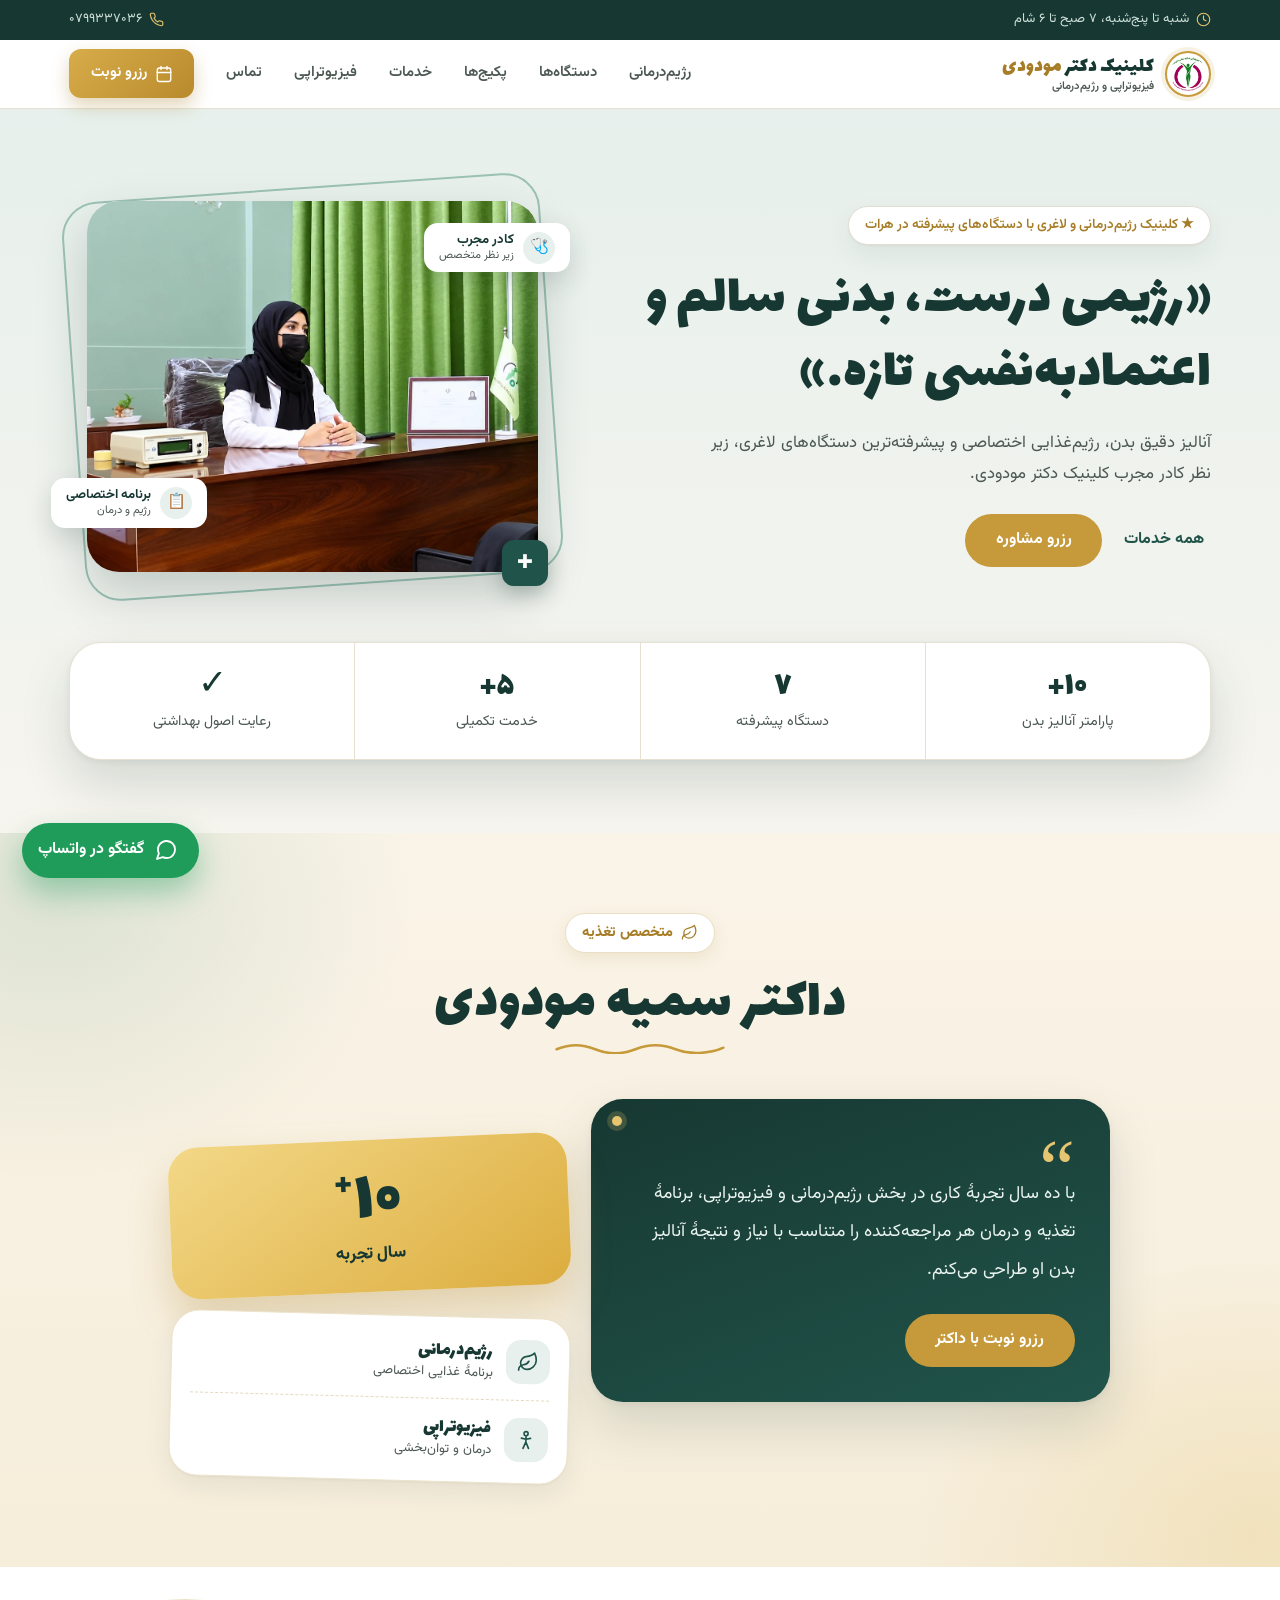
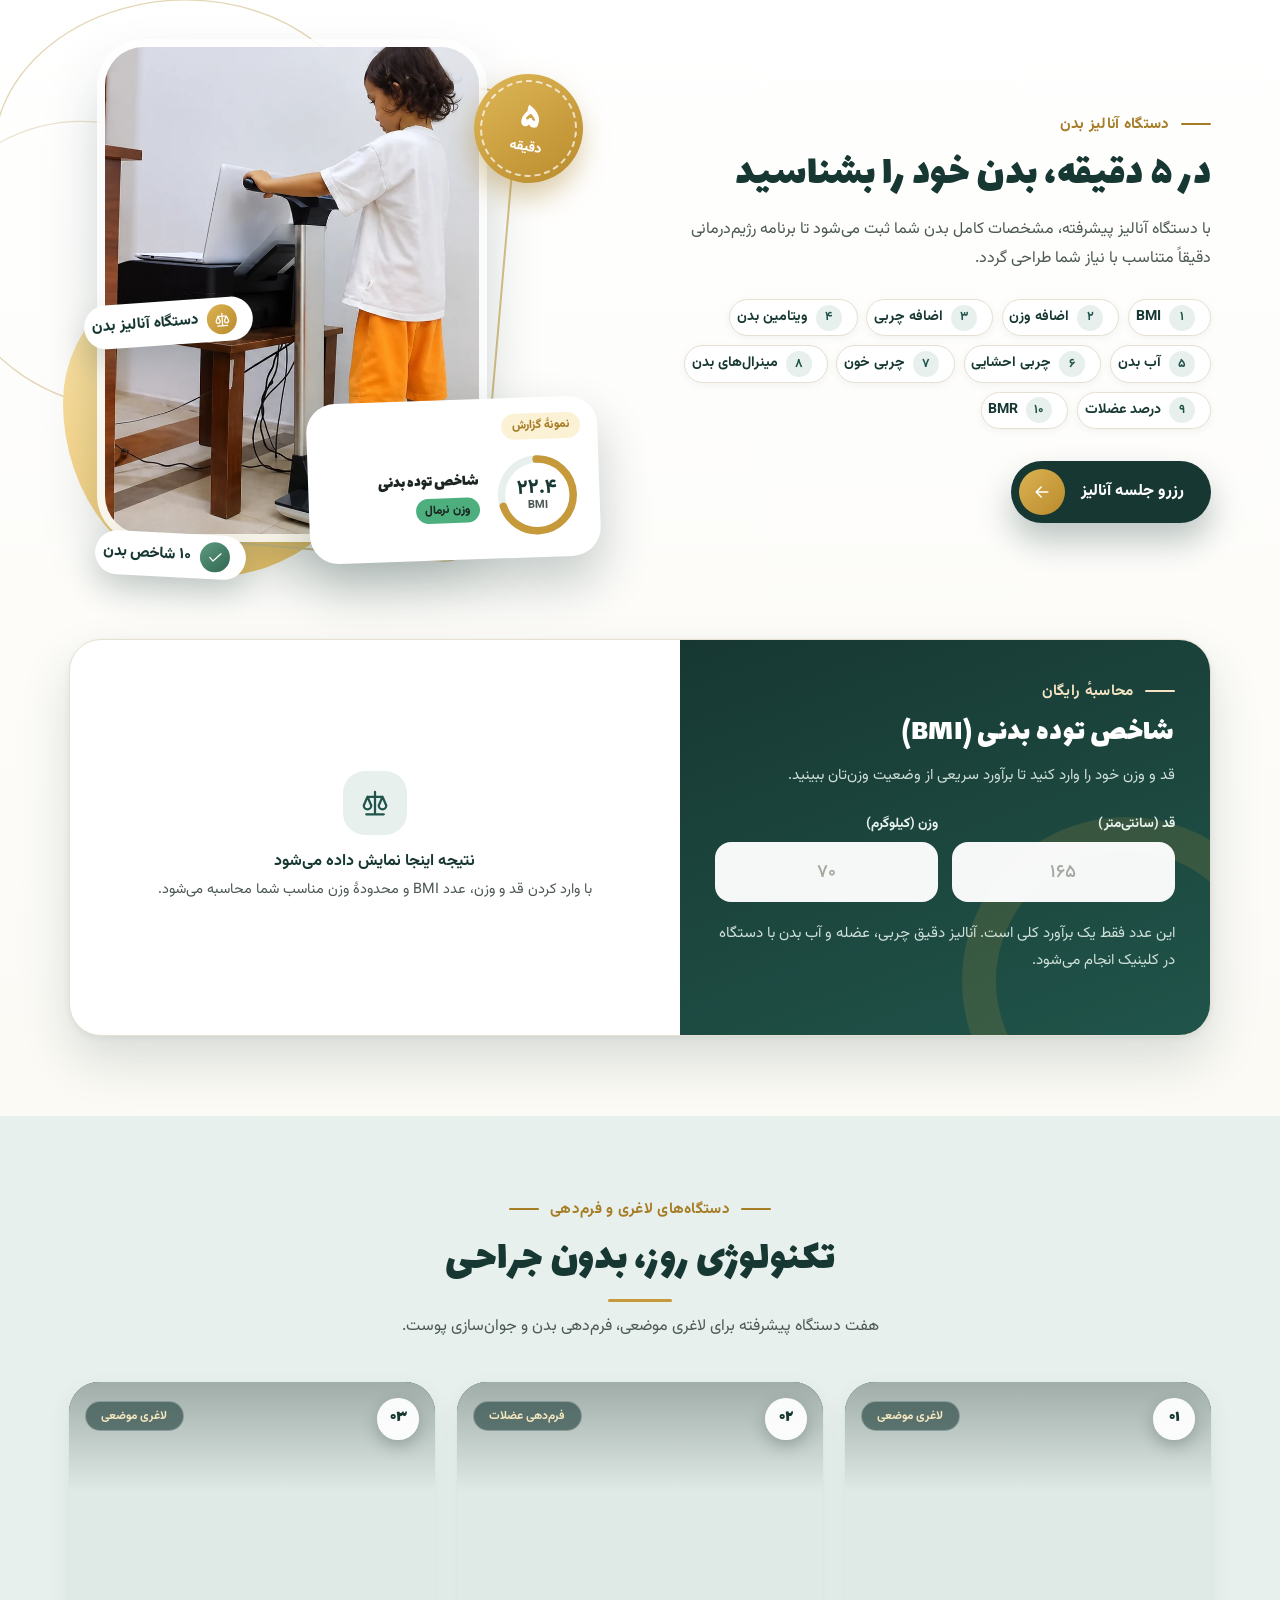
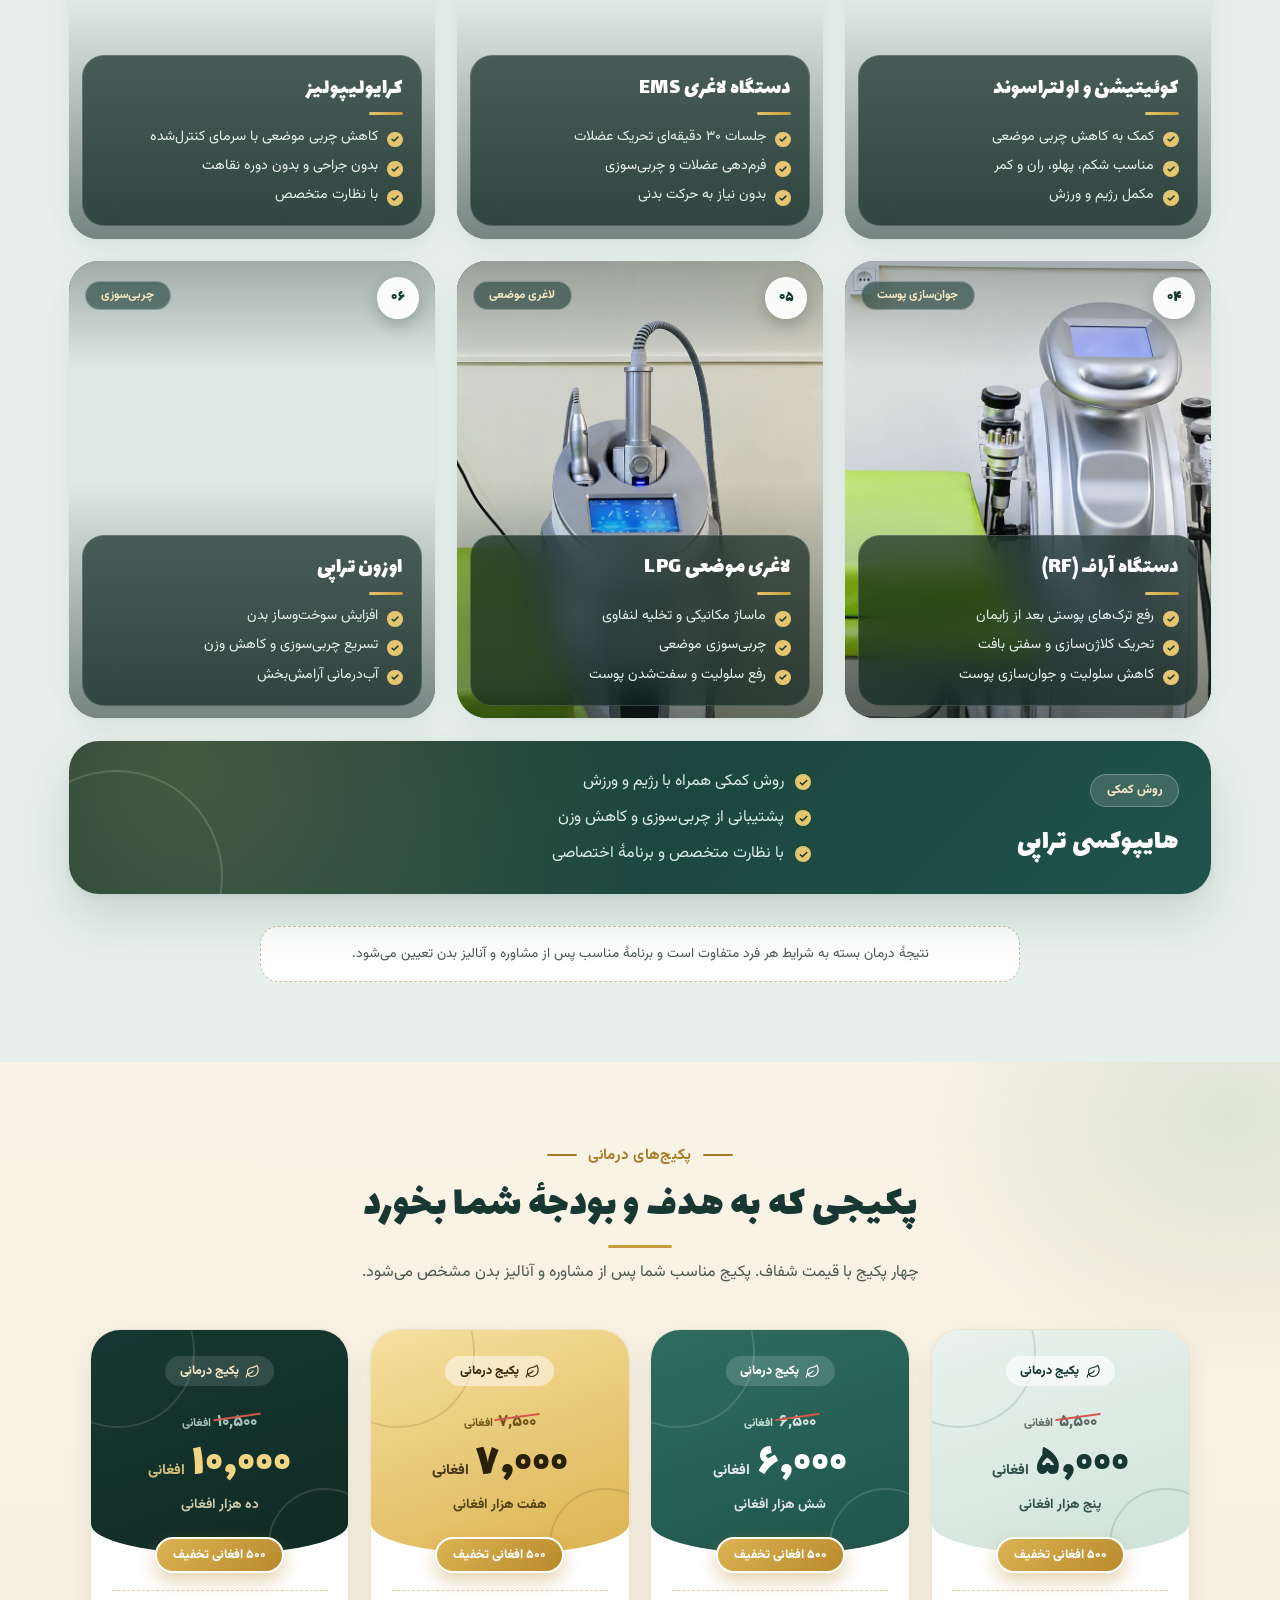
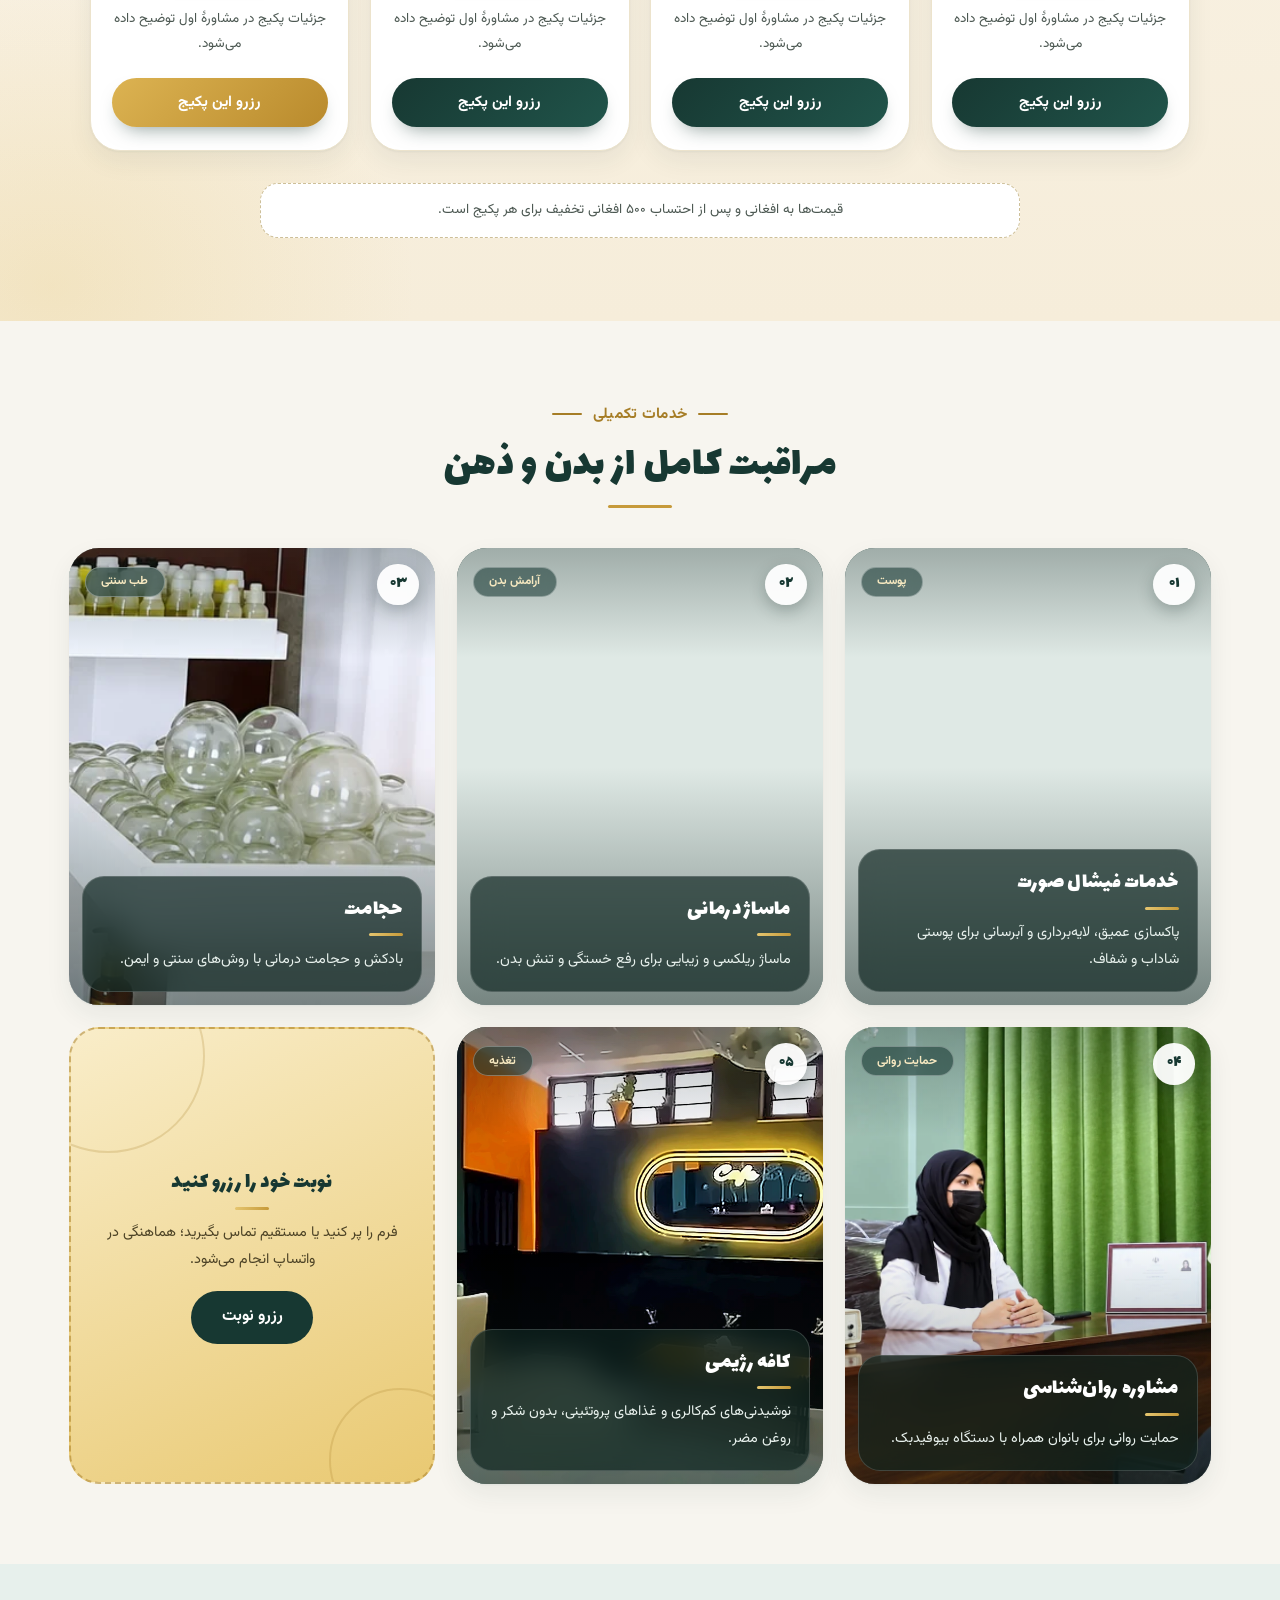
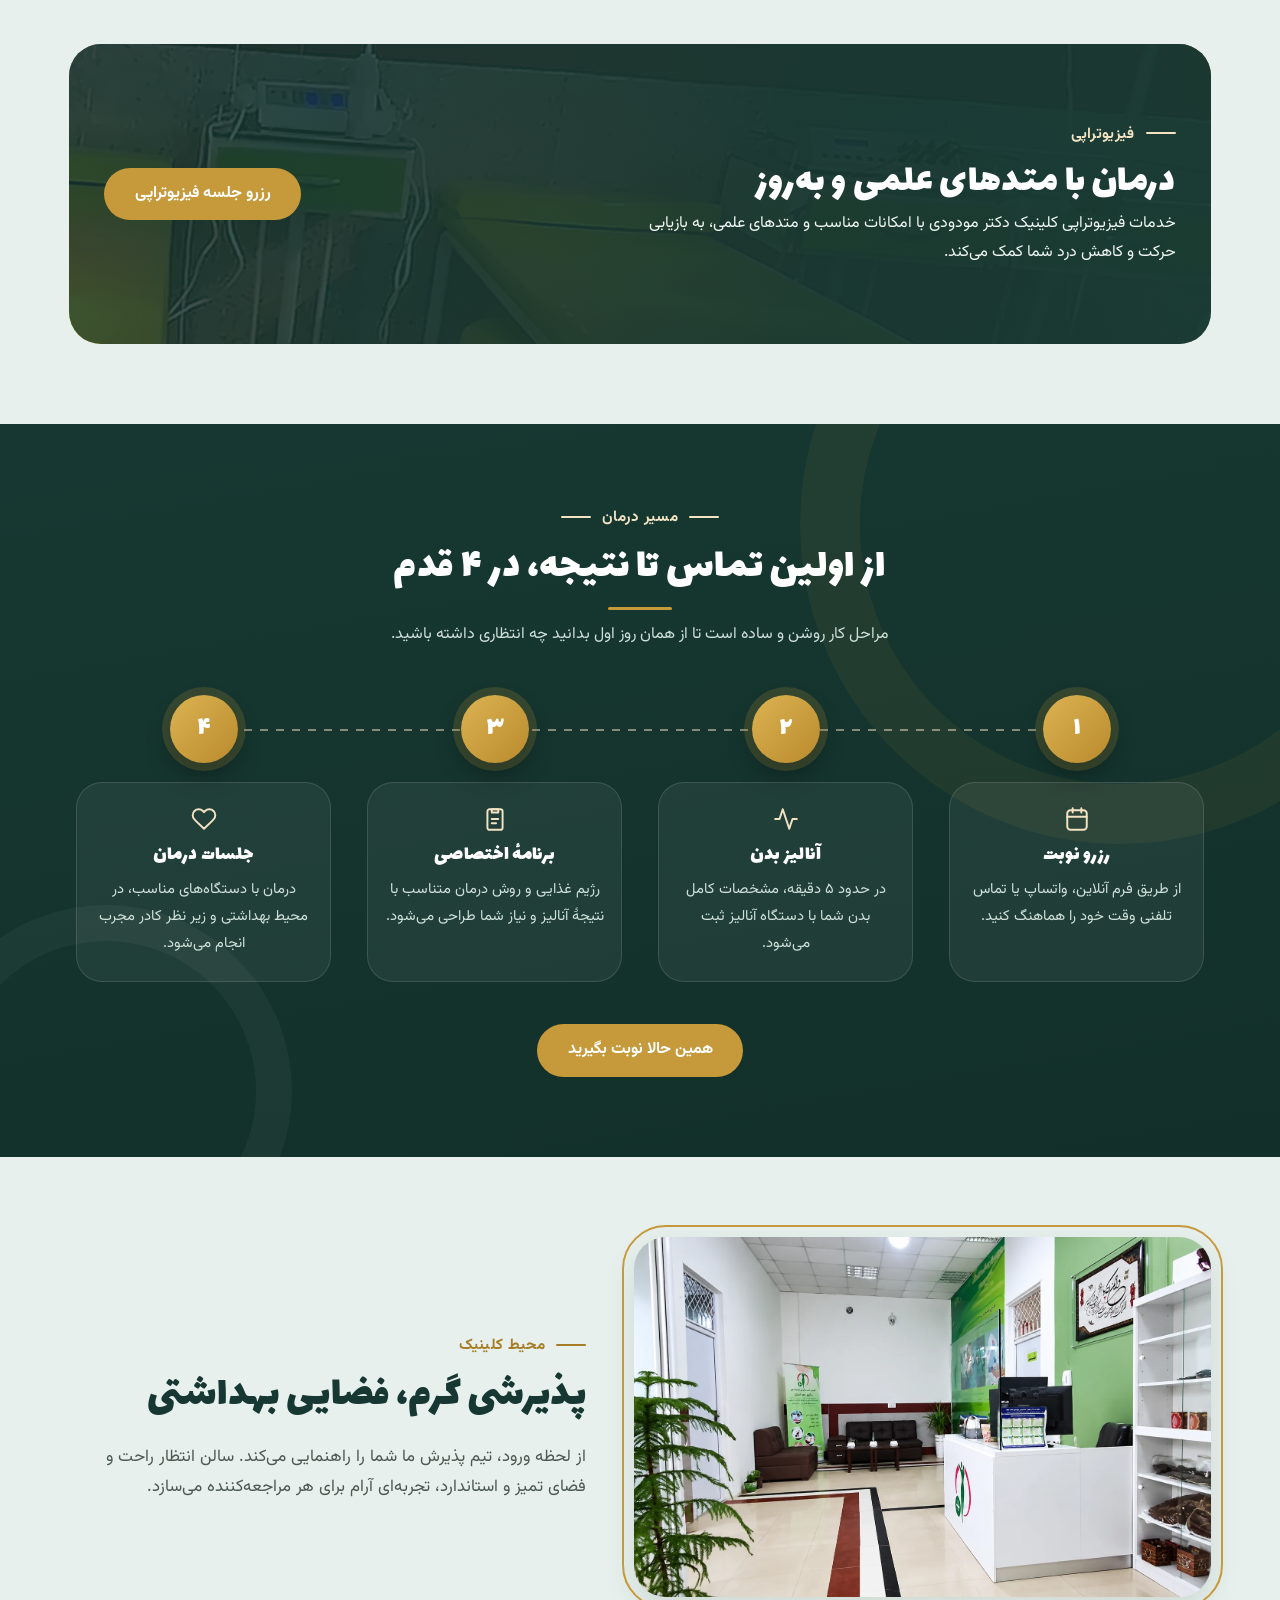
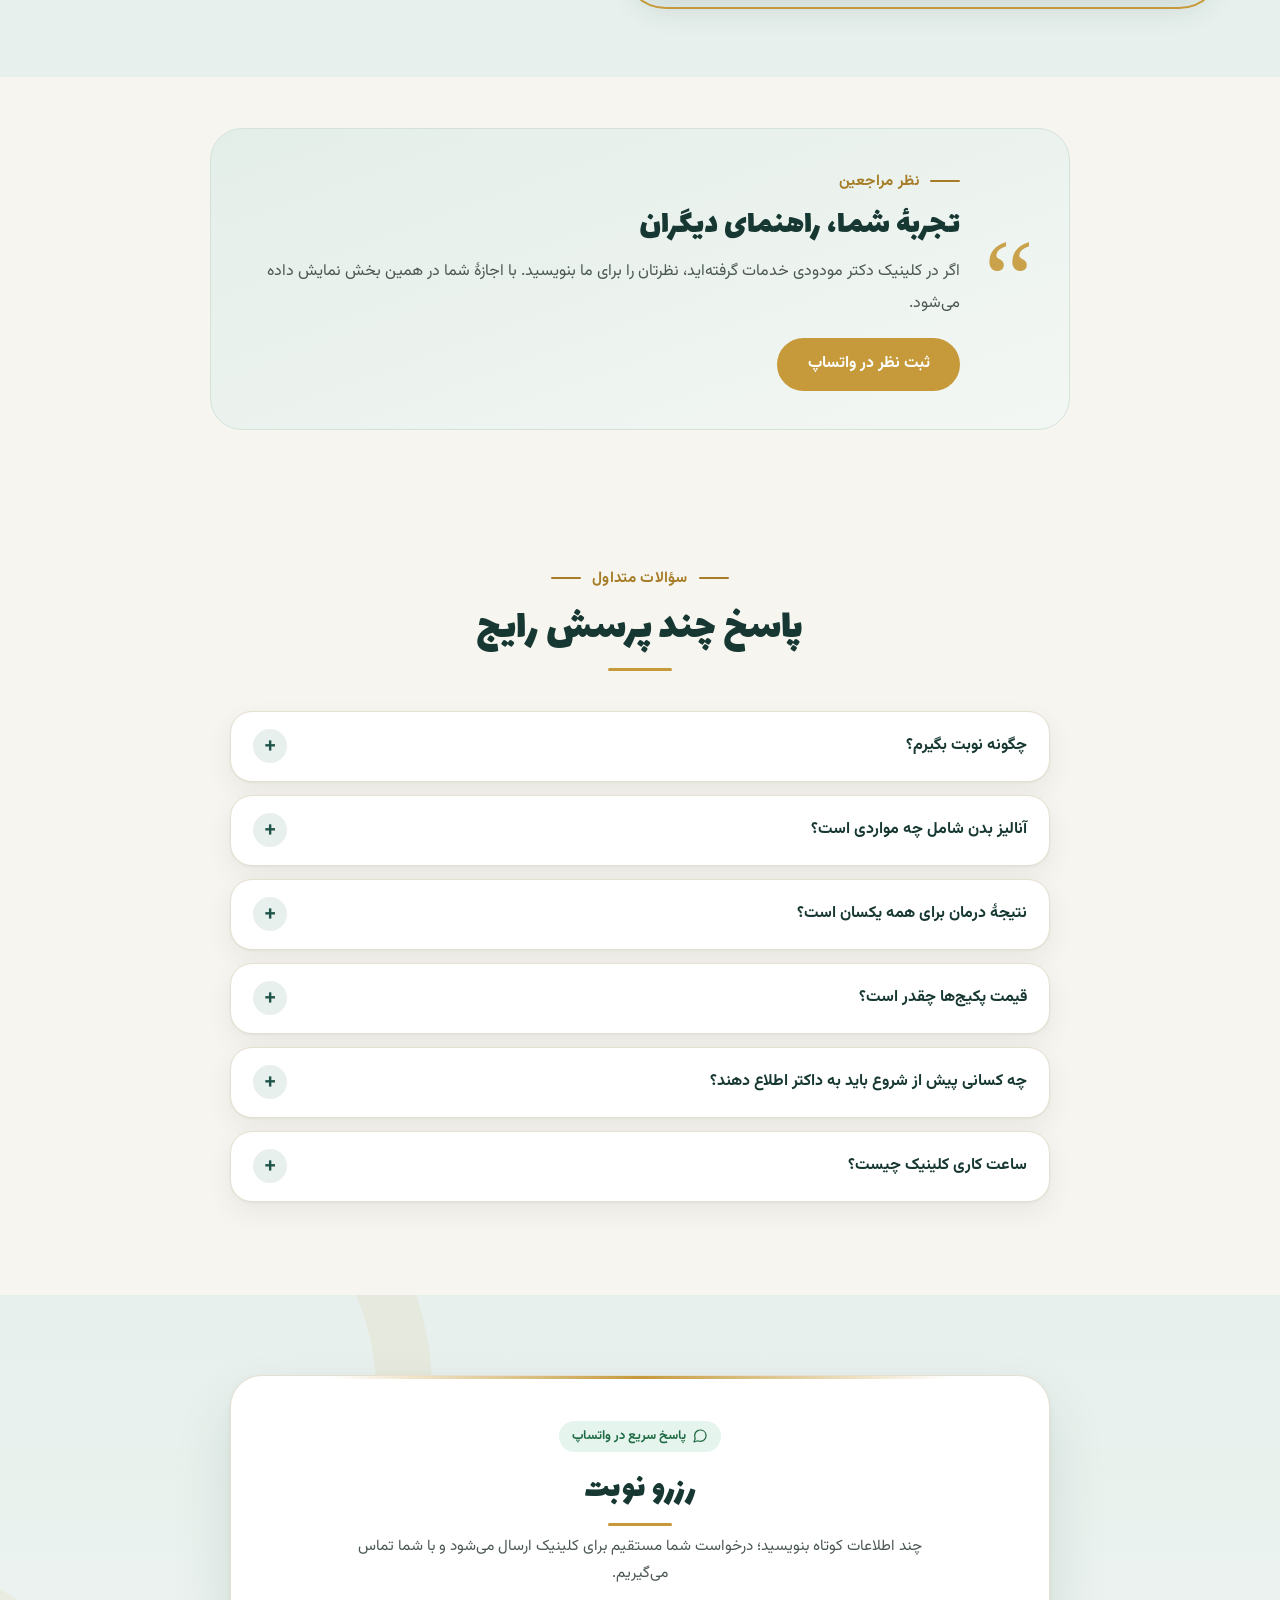
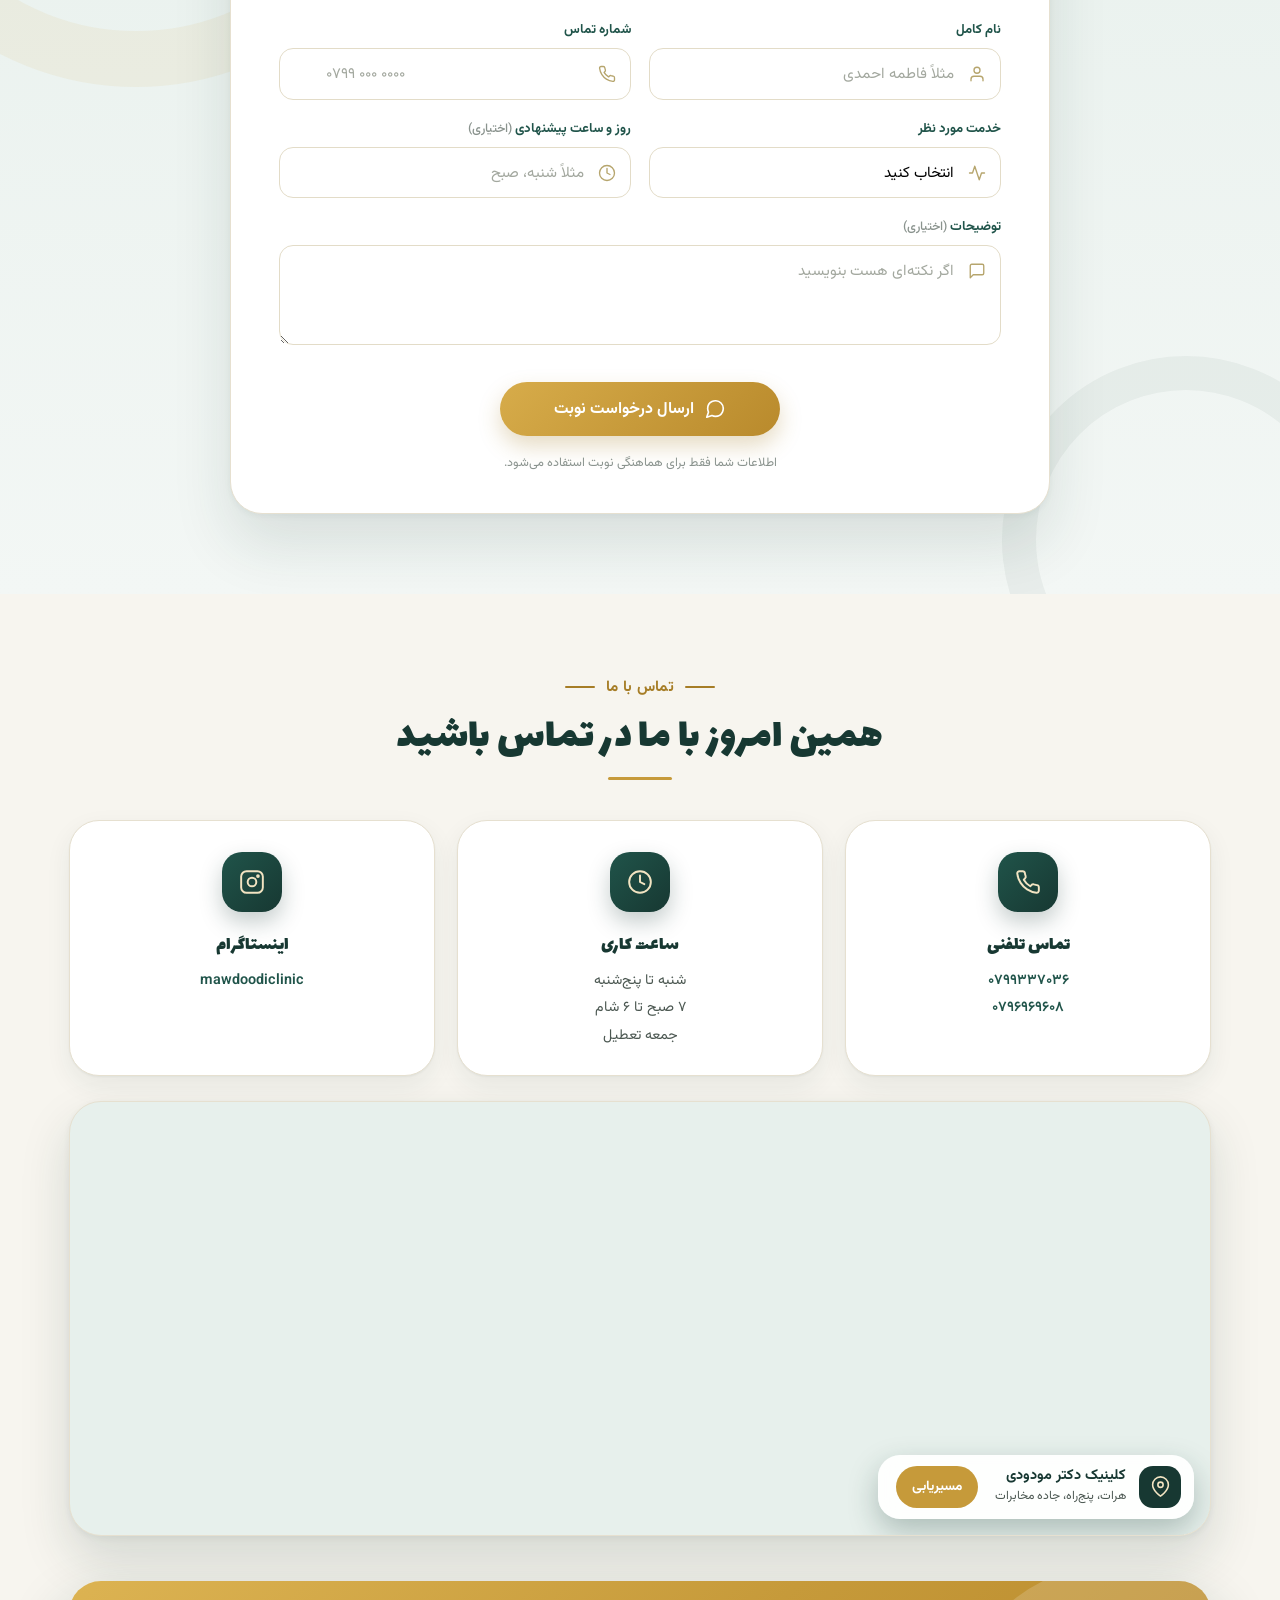
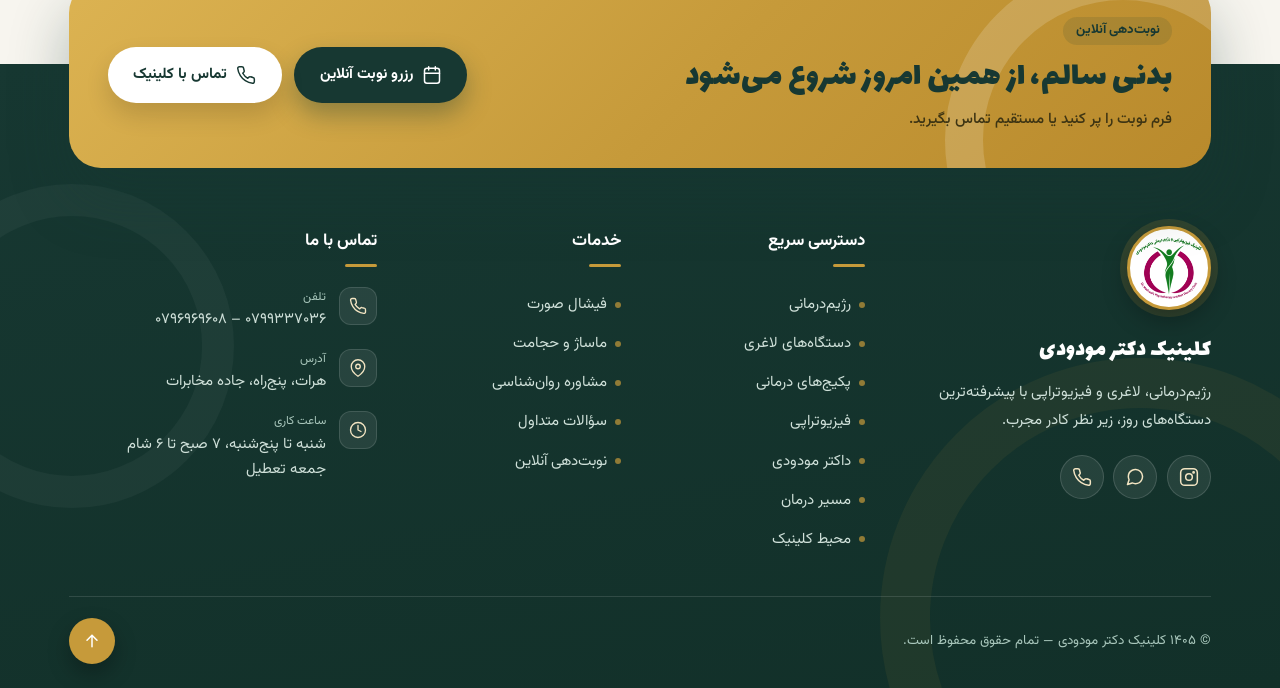
==== commit 09103021: "Update project" ====
--- a/index.html
+++ b/index.html
@@ -16,7 +16,7 @@
 <title>کلینیک رژیم‌درمانی و فیزیوتراپی دکتر مودودی</title>
 <link rel="stylesheet" href="https://fonts.googleapis.com/css2?family=Lalezar&family=Vazirmatn:wght@400;500;600;700;800&display=swap">
 <link rel="stylesheet" href="css/style.css">
-<script src="js/main.js" defer></script>
+<script src="js/script.js" defer></script>
 </head>
 <body>
 
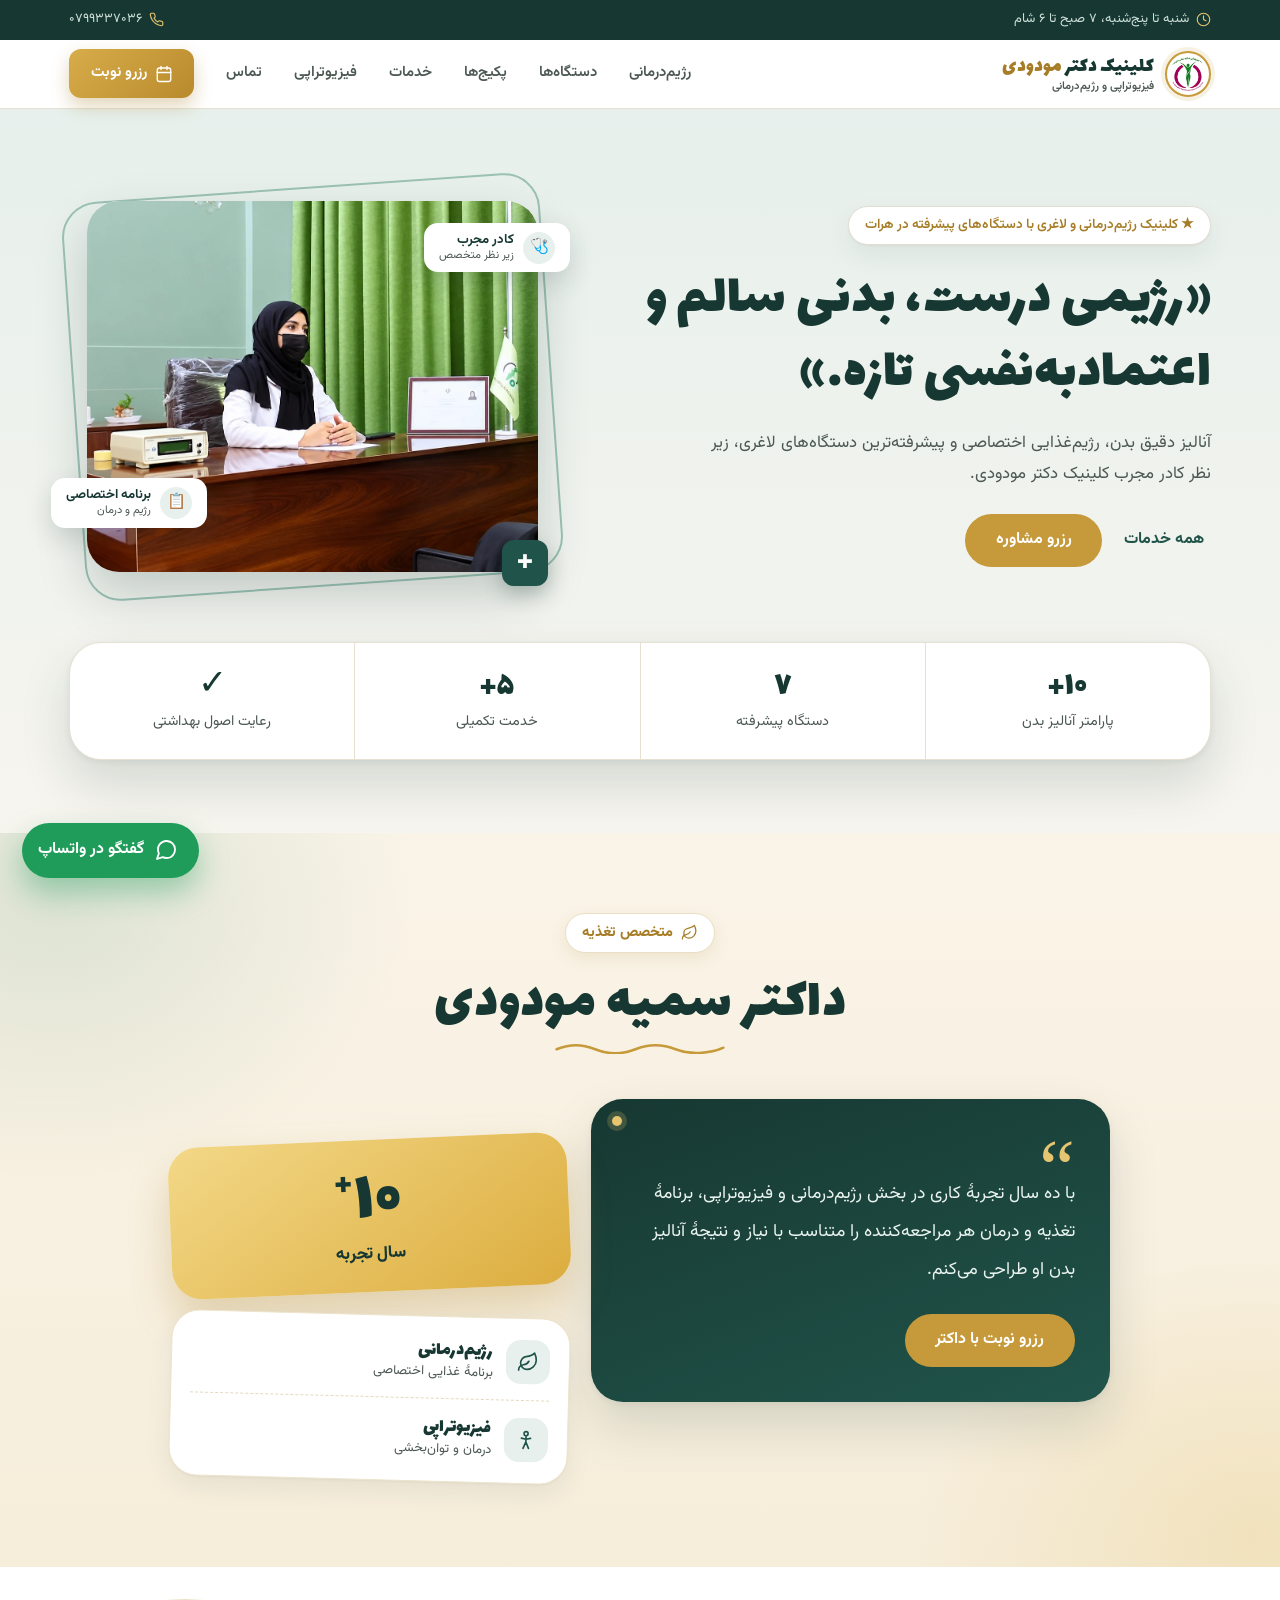
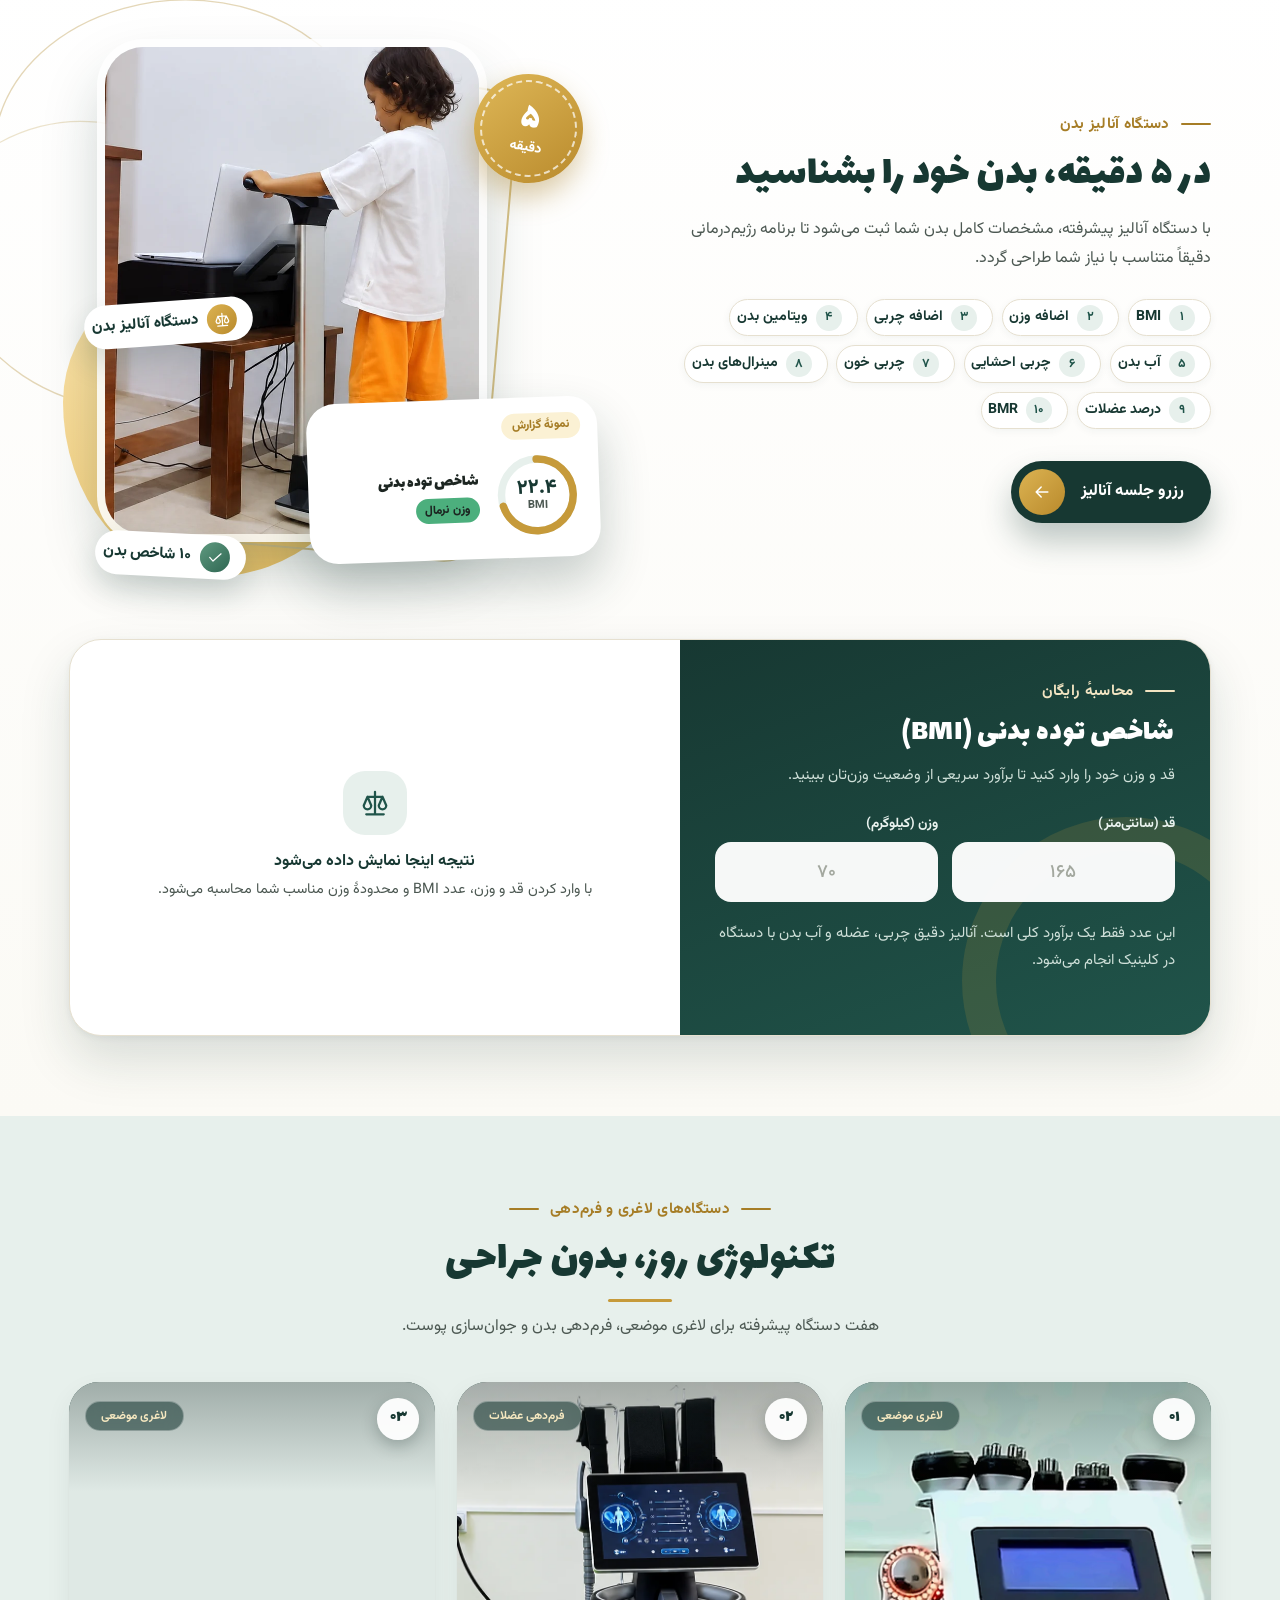
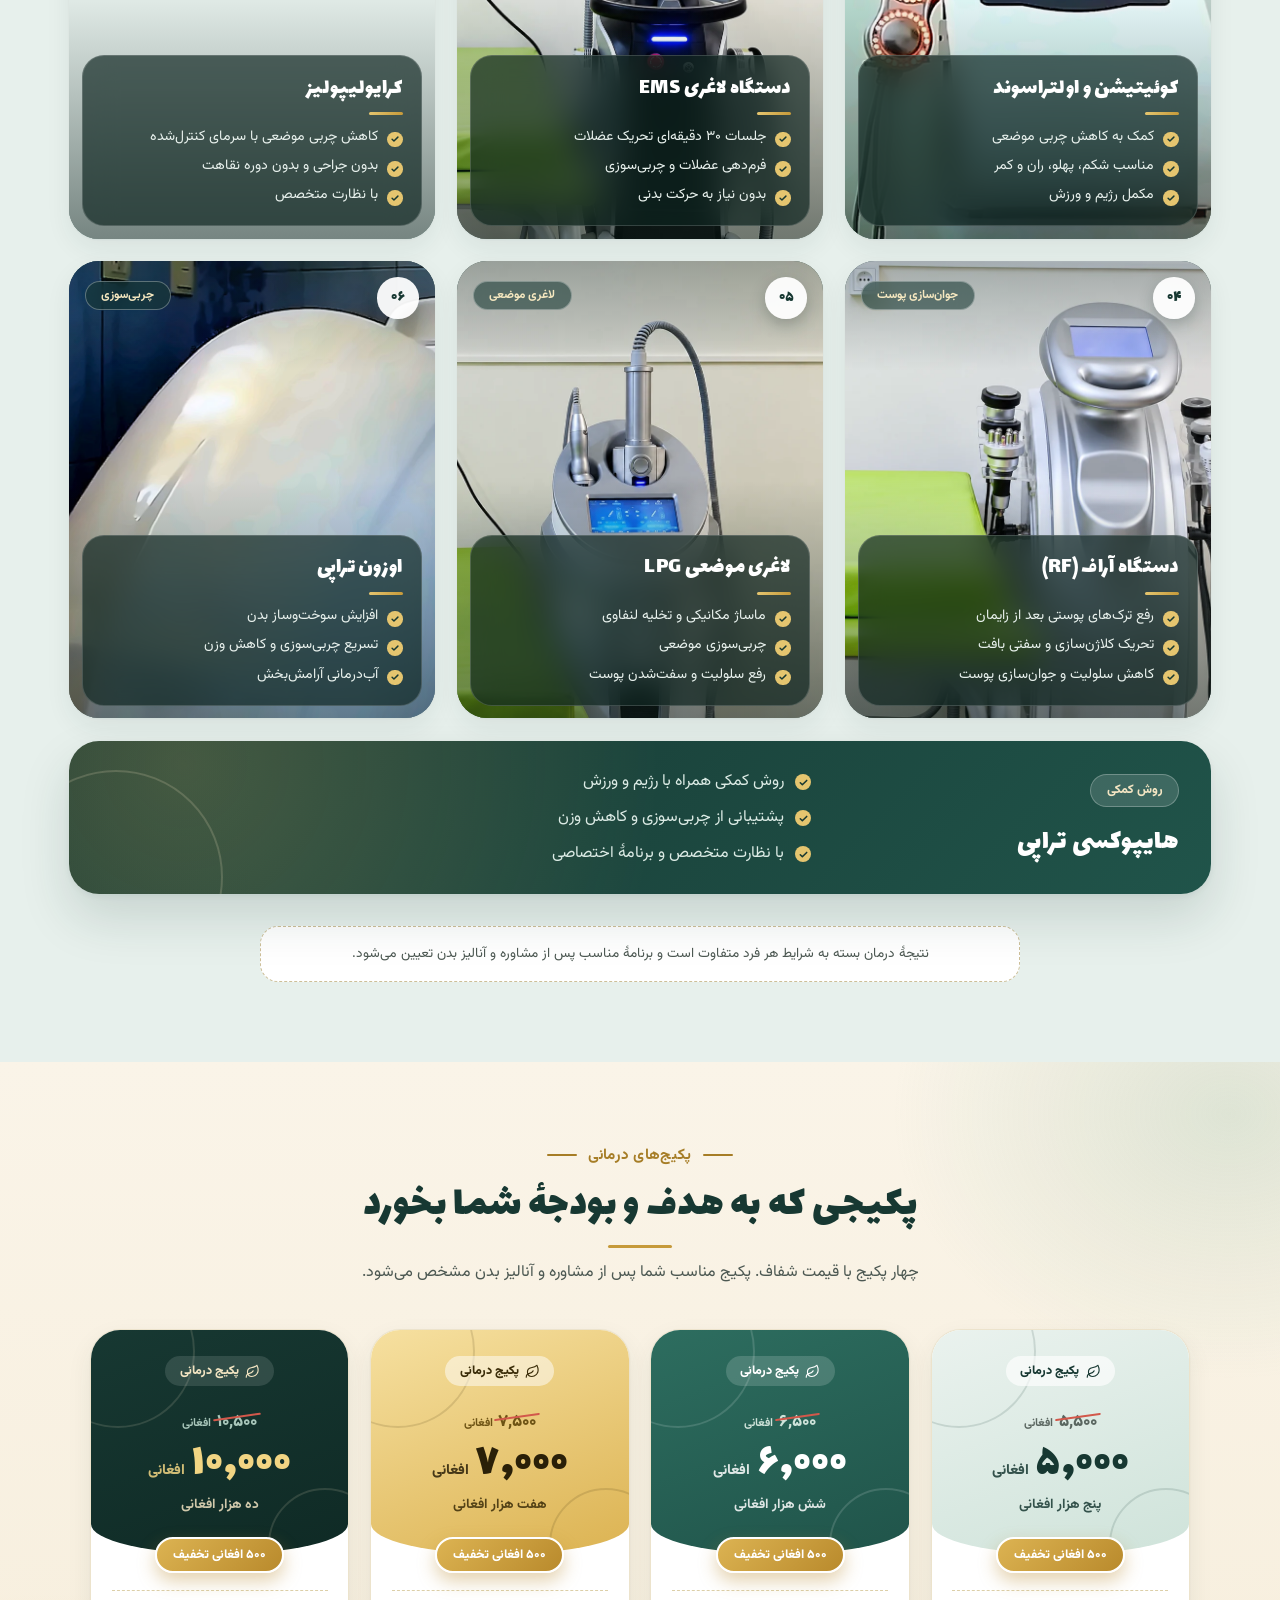
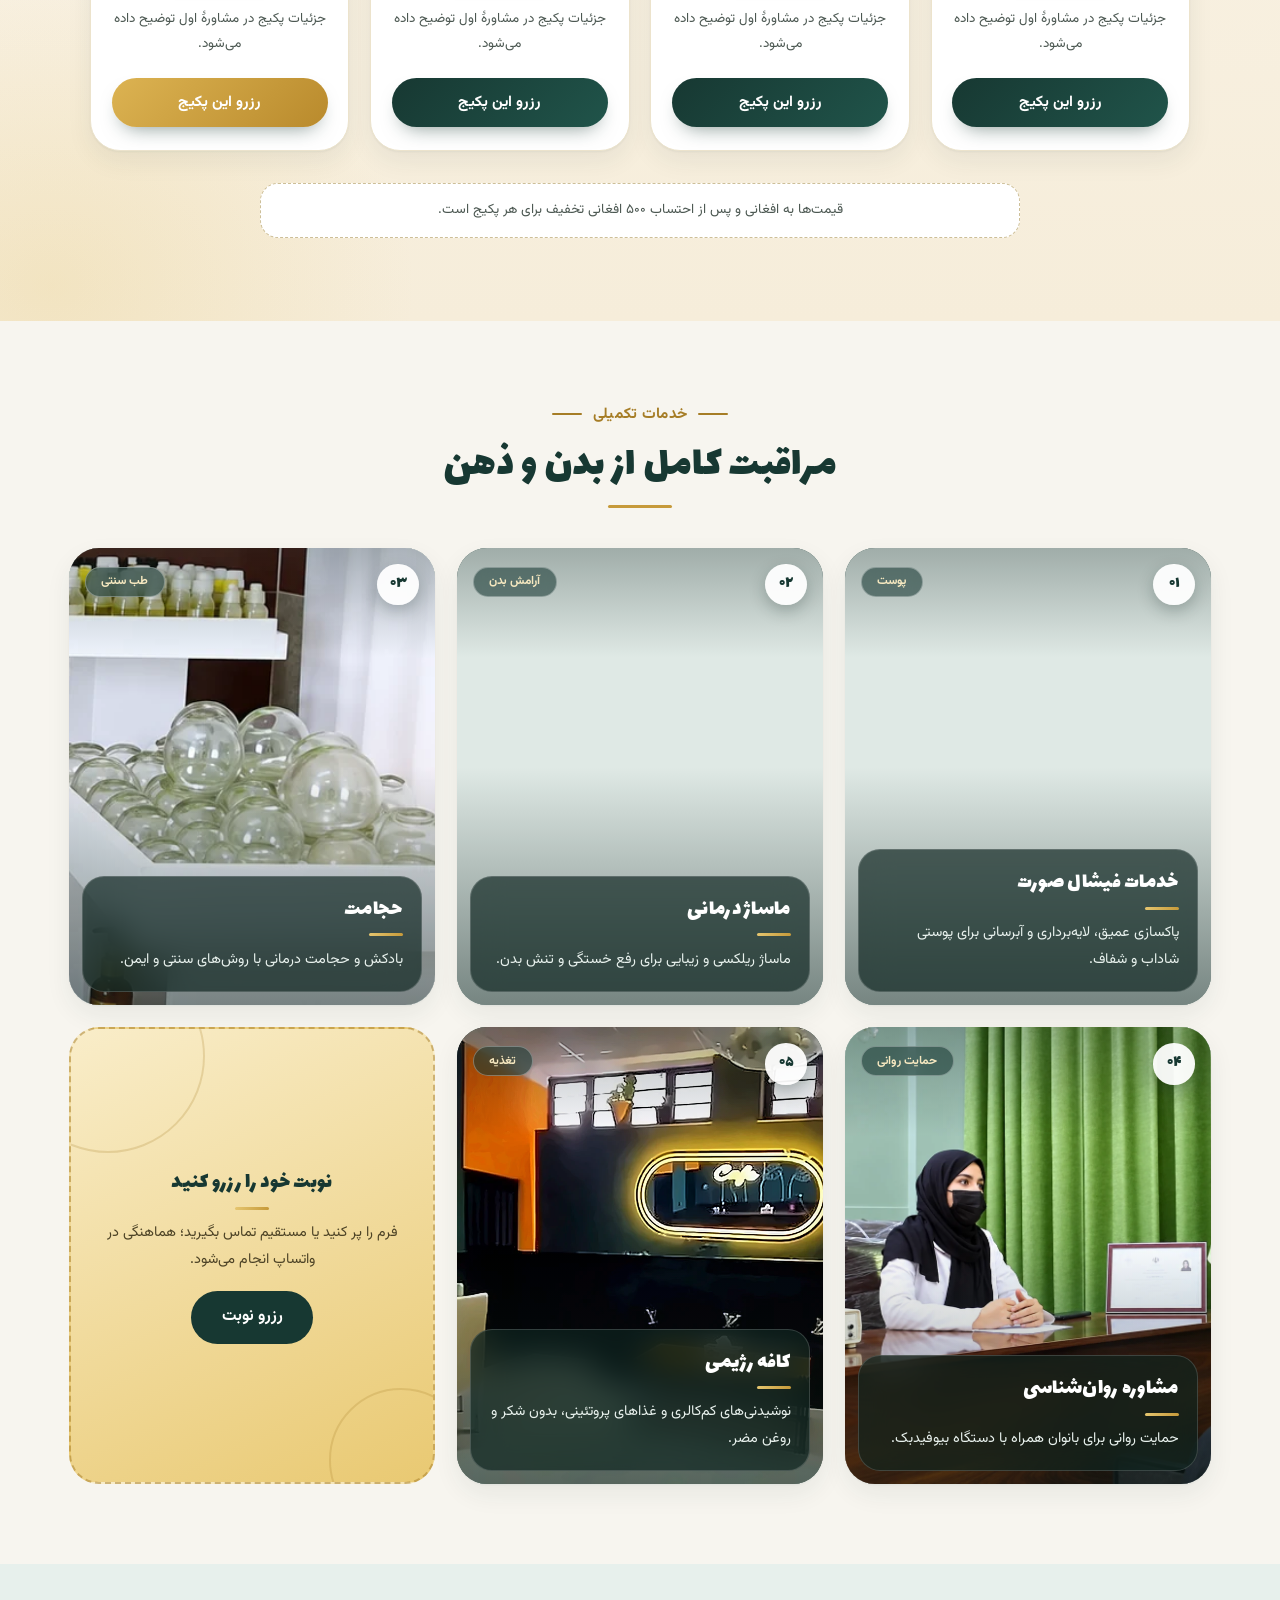
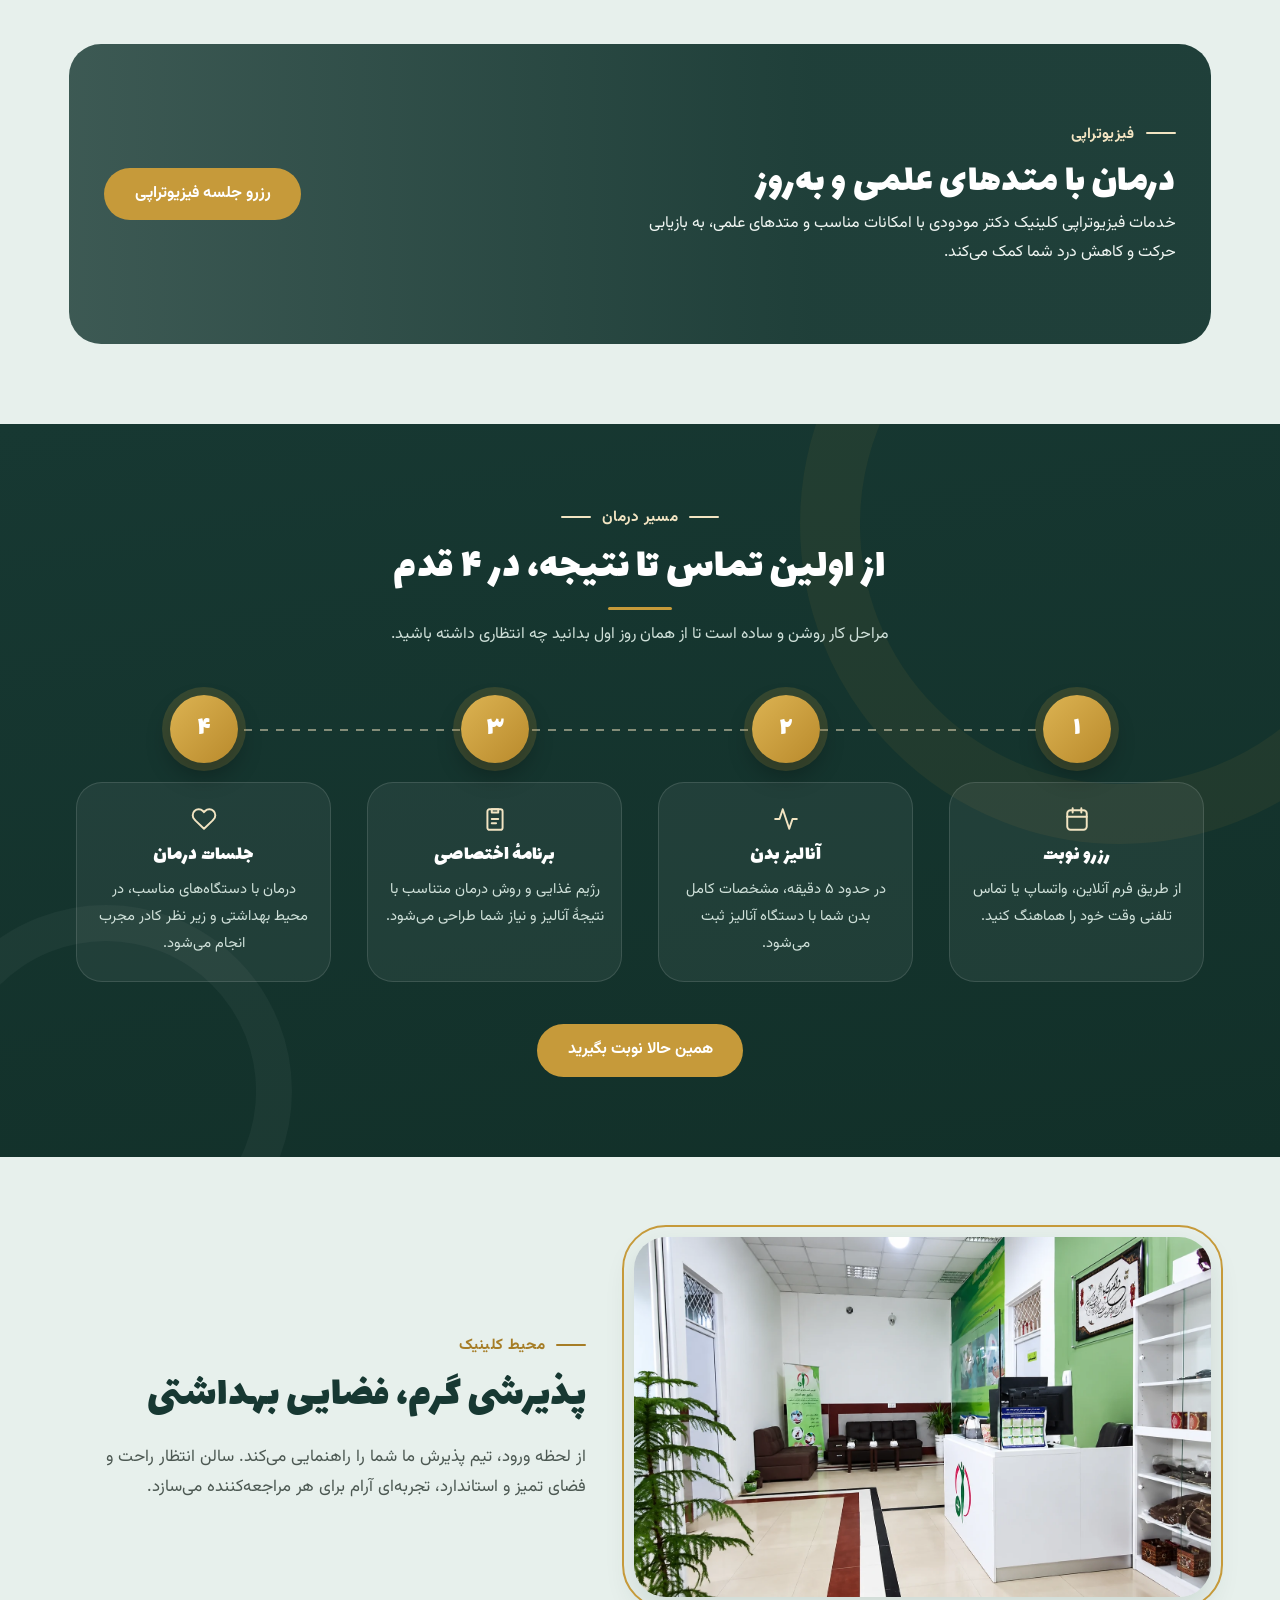
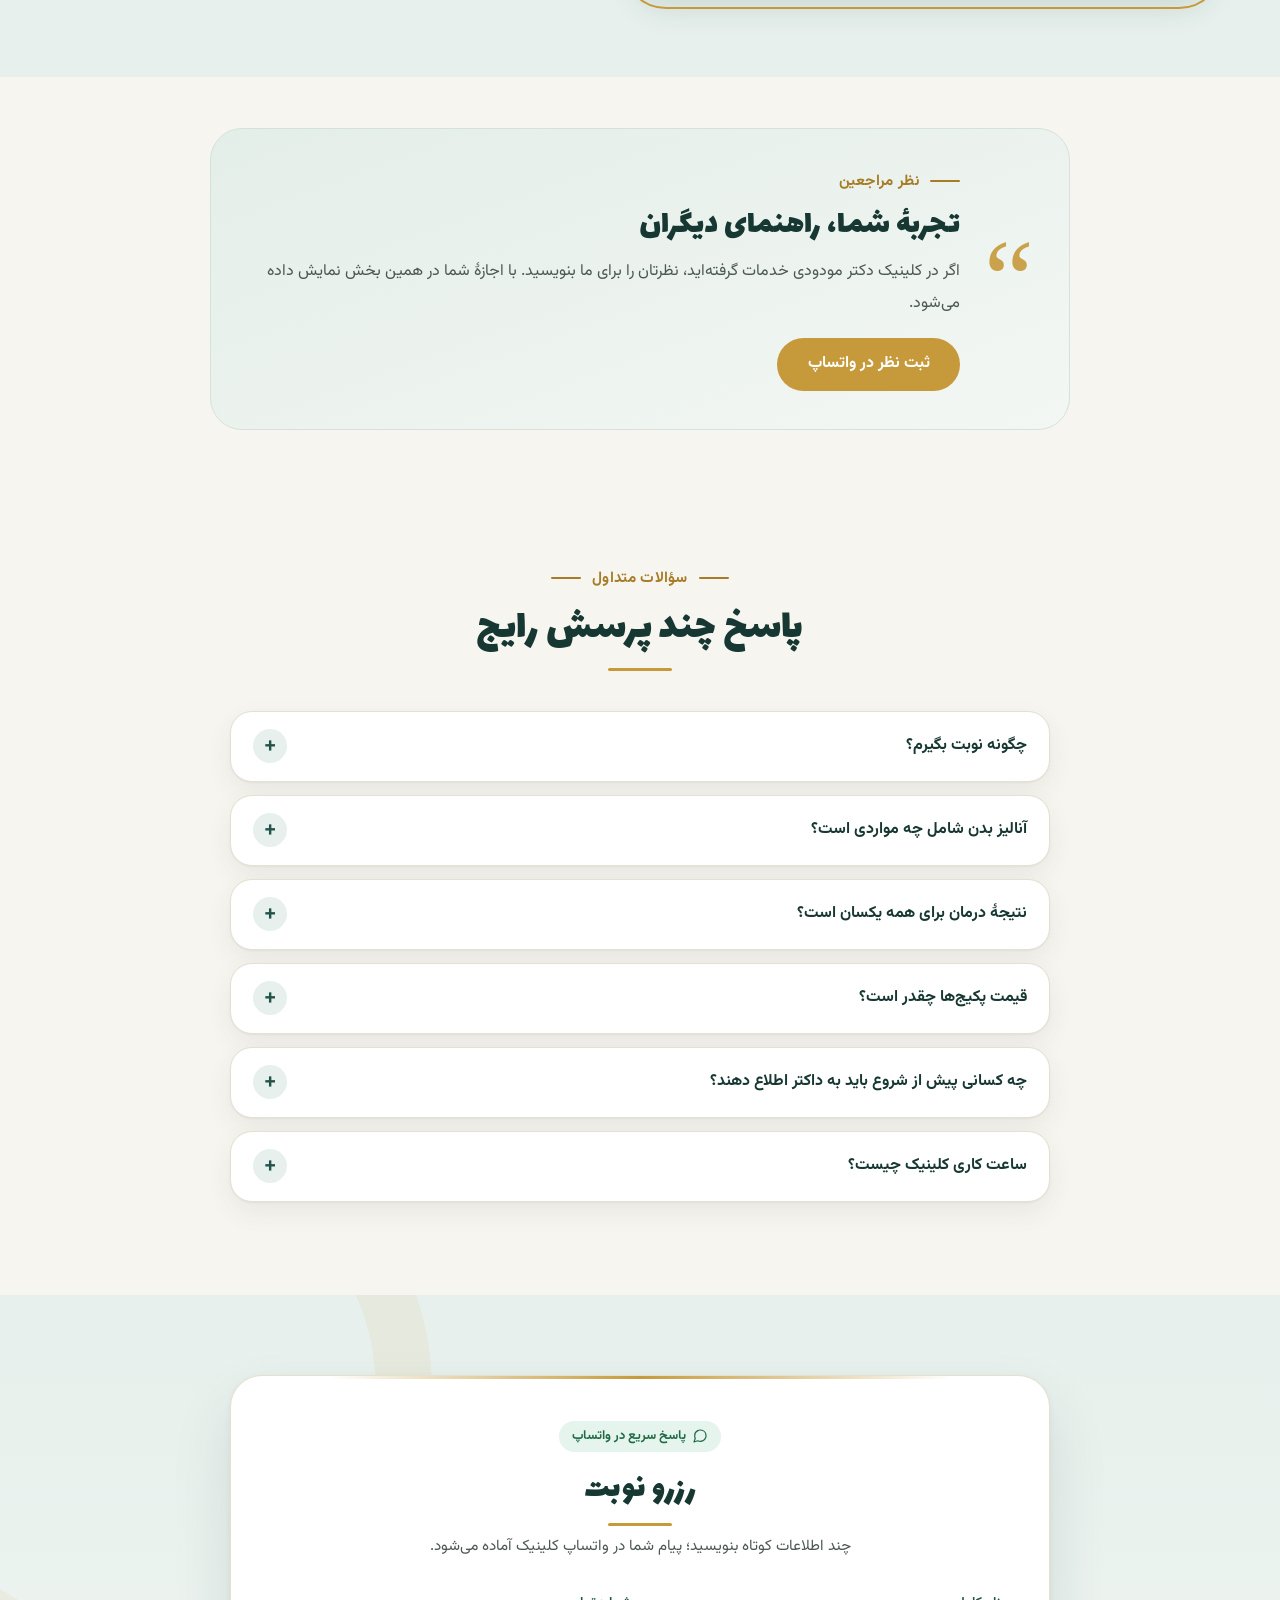
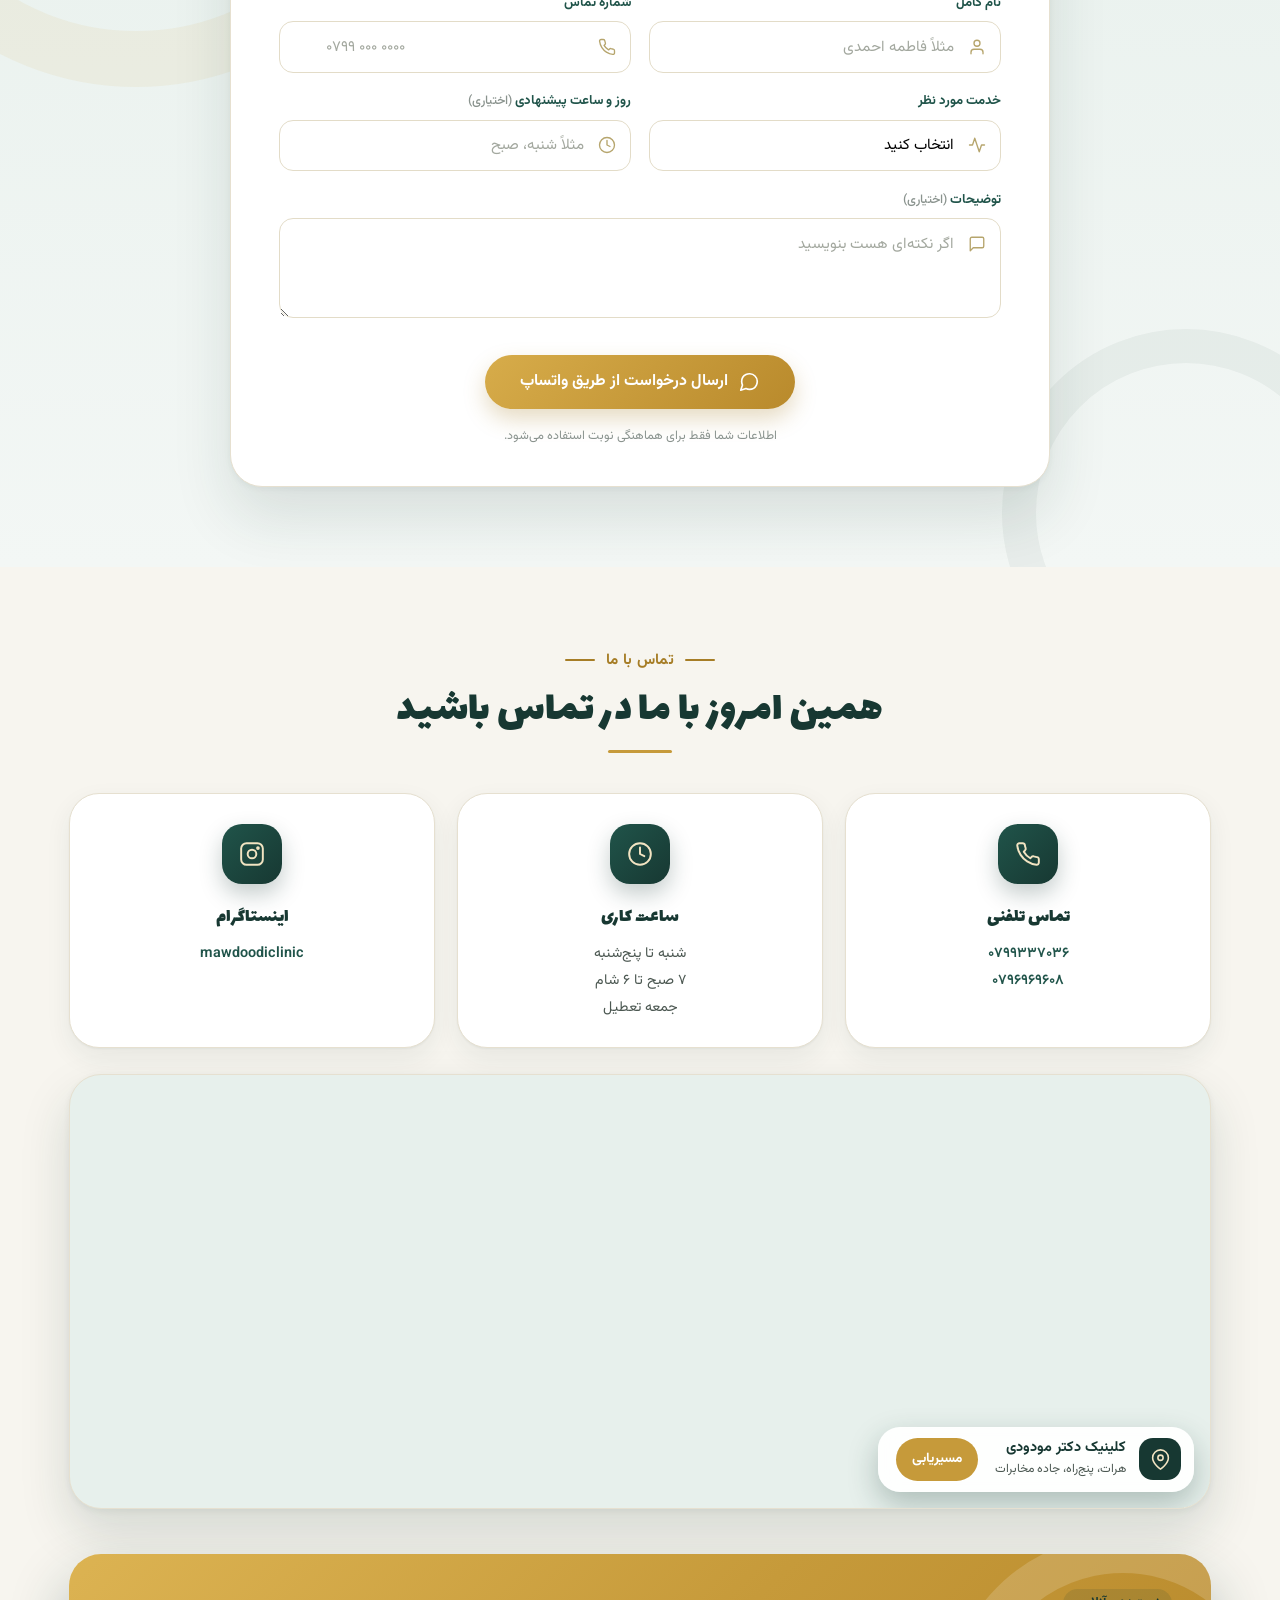
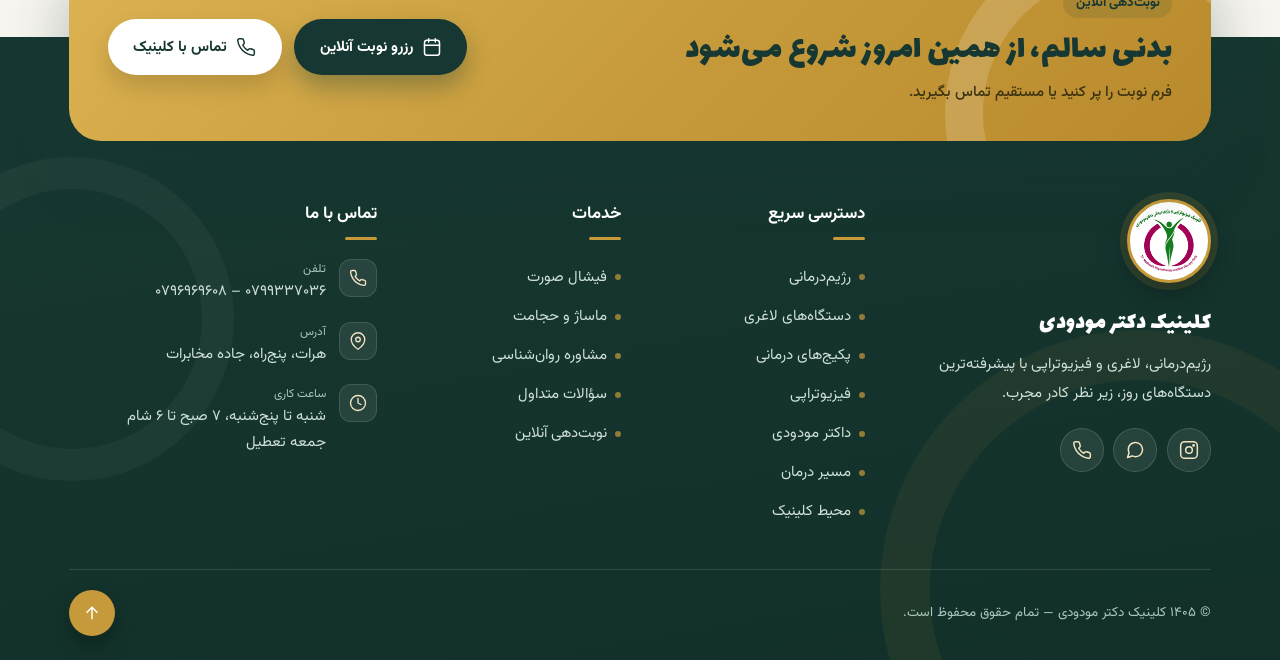
==== commit 8c5801f4: "update project" ====
--- a/index.html
+++ b/index.html
@@ -9,16 +9,23 @@
 <meta property="og:locale" content="fa_AF">
 <meta property="og:title" content="کلینیک رژیم‌درمانی و فیزیوتراپی دکتر مودودی – هرات">
 <meta property="og:description" content="کلینیک رژیم‌درمانی و فیزیوتراپی دکتر مودودی در هرات: آنالیز بدن، رژیم اختصاصی، کوئیتیشن، EMS، کرایولیپولیز، RF، LPG، اوزون‌تراپی و فیزیوتراپی.">
-<link rel="icon" href="images/logo.webp">
+<link rel="icon" href="images/logo.webp" type="image/webp">
+<link rel="preload" as="image" href="images/hero-consultation.webp">
+<link rel="apple-touch-icon" href="images/apple-touch-icon.png">
+<link rel="icon" type="image/png" sizes="48x48" href="images/favicon-48.png">
+<meta name="robots" content="index, follow">
+<meta property="og:site_name" content="کلینیک دکتر مودودی">
+<meta name="twitter:card" content="summary">
 <link rel="preconnect" href="https://fonts.googleapis.com">
 <link rel="preconnect" href="https://fonts.gstatic.com" crossorigin>
-<script type="application/ld+json">{"@context": "https://schema.org", "@type": "MedicalClinic", "name": "کلینیک دکتر مودودی", "description": "کلینیک رژیم‌درمانی و فیزیوتراپی دکتر مودودی در هرات: آنالیز بدن، رژیم اختصاصی، کوئیتیشن، EMS، کرایولیپولیز، RF، LPG، اوزون‌تراپی و فیزیوتراپی.", "telephone": ["+93799337036", "+93796969608"], "address": {"@type": "PostalAddress", "streetAddress": "پنج‌راه، جاده مخابرات", "addressLocality": "هرات", "addressCountry": "AF"}, "openingHoursSpecification": [{"@type": "OpeningHoursSpecification", "dayOfWeek": ["Saturday", "Sunday", "Monday", "Tuesday", "Wednesday", "Thursday"], "opens": "07:00", "closes": "18:00"}], "employee": {"@type": "Person", "name": "سمیه مودودی", "jobTitle": "متخصص تغذیه"}, "sameAs": ["https://www.instagram.com/mawdoodiclinic"]}</script>
+<script type="application/ld+json">{"@context": "https://schema.org", "@type": "MedicalClinic", "name": "کلینیک دکتر مودودی", "description": "کلینیک رژیم‌درمانی و فیزیوتراپی دکتر مودودی در هرات: آنالیز بدن، رژیم اختصاصی، کوئیتیشن، EMS، کرایولیپولیز، RF، LPG، اوزون‌تراپی و فیزیوتراپی.", "telephone": ["+93799337036", "+93796969608"], "address": {"@type": "PostalAddress", "streetAddress": "پنج‌راه، جاده مخابرات", "addressLocality": "هرات", "addressCountry": "AF"}, "openingHoursSpecification": [{"@type": "OpeningHoursSpecification", "dayOfWeek": ["Saturday", "Sunday", "Monday", "Tuesday", "Wednesday", "Thursday"], "opens": "07:00", "closes": "18:00"}], "employee": {"@type": "Person", "name": "سمیه مودودی", "jobTitle": "متخصص تغذیه"}, "sameAs": ["https://www.instagram.com/mawdoodiclinic"], "email": "doctormodawi.clinic@gmail.com", "availableLanguage": "fa"}</script>
 <title>کلینیک رژیم‌درمانی و فیزیوتراپی دکتر مودودی</title>
 <link rel="stylesheet" href="https://fonts.googleapis.com/css2?family=Lalezar&family=Vazirmatn:wght@400;500;600;700;800&display=swap">
 <link rel="stylesheet" href="css/style.css">
-<script src="js/script.js" defer></script>
+<script src="js/main.js" defer></script>
 </head>
 <body>
+<a class="skip-link" href="#main">پرش به محتوای اصلی</a>
 
 <div class="topbar"><div class="wrap">
   <div class="tb-group"><span><svg viewBox="0 0 24 24" fill="none" stroke="currentColor" stroke-width="1.8" stroke-linecap="round" stroke-linejoin="round" aria-hidden="true"><circle cx="12" cy="12" r="10"/><path d="M12 6v6l4 2"/></svg>شنبه تا پنج‌شنبه، ۷ صبح تا ۶ شام</span></div>
@@ -27,7 +34,7 @@
 
 <nav class="site-nav" id="siteNav" aria-label="منوی اصلی">
   <div class="wrap"><div class="nav-shell">
-    <a class="sn-brand" href="#top"><img class="sn-logo" src="images/logo.webp" alt="لوگوی کلینیک دکتر مودودی"><span class="sn-name"><b>کلینیک دکتر <i>مودودی</i></b><small>فیزیوتراپی و رژیم‌درمانی</small></span></a>
+    <a class="sn-brand" href="#top"><img class="sn-logo" src="images/logo.webp" alt="لوگوی کلینیک دکتر مودودی" width="260" height="247"><span class="sn-name"><b>کلینیک دکتر <i>مودودی</i></b><small>فیزیوتراپی و رژیم‌درمانی</small></span></a>
     <button class="sn-toggle" id="navToggle" type="button" aria-label="باز و بسته کردن منو" aria-expanded="false" aria-controls="navLinks"><span></span><span></span><span></span></button>
     <ul class="sn-links" id="navLinks">
       <li><a href="#diet">رژیم‌درمانی</a></li>
@@ -40,6 +47,7 @@
   </div></div>
 </nav>
 
+<main id="main">
 <header class="hero" id="top">
   <div class="wrap">
     <div class="hero-top">
@@ -55,7 +63,7 @@
       <div class="hero-visual">
         <div class="hero-photo-wrap">
           <span class="hero-outline"></span>
-          <div class="hero-photo-frame"><img src="images/hero-consultation.webp" alt="مشاوره با دکتر در کلینیک دکتر مودودی"></div>
+          <div class="hero-photo-frame"><img src="images/hero-consultation.webp" alt="مشاوره با دکتر در کلینیک دکتر مودودی" width="1139" height="940"></div>
           <div class="float-chip chip-1"><span class="dot">🩺</span><div><b>کادر مجرب</b><small>زیر نظر متخصص</small></div></div>
           <div class="float-chip chip-2"><span class="dot">📋</span><div><b>برنامه اختصاصی</b><small>رژیم و درمان</small></div></div>
           <span class="corner-badge">✚</span>
@@ -113,7 +121,7 @@
           <svg class="an-swirl" viewBox="0 0 600 560" fill="none" aria-hidden="true"><path d="M20 420C80 560 300 590 420 470S560 220 430 120 90 80 60 220" stroke="#d9c79a" stroke-opacity=".7" stroke-width="1.6"/><path d="M-10 300C60 210 160 190 240 230" stroke="#d9c79a" stroke-opacity=".5" stroke-width="1.4"/></svg>
           <div class="an-blob"></div>
           <span class="an-outline"></span>
-          <div class="an-photo"><img src="images/body-analysis.webp" alt="دستگاه آنالیز بدن در کلینیک دکتر مودودی" loading="lazy" decoding="async"></div>
+          <div class="an-photo"><img src="images/body-analysis.webp" alt="دستگاه آنالیز بدن در کلینیک دکتر مودودی" loading="lazy" decoding="async" width="724" height="940"></div>
           <div class="an-sticker"><b>۵</b><span>دقیقه</span></div>
           <div class="an-report">
             <span class="an-cap">نمونهٔ گزارش</span>
@@ -169,27 +177,27 @@
     </div>
     <div class="dv-board">
       <article class="dv-card">
-        <div class="dv-photo"><img loading="lazy" decoding="async" src="images/device-cavitation.webp" alt="دستگاه کوئیتیشن"><span class="dv-num">۰۱</span><span class="dv-tag">لاغری موضعی</span></div>
+        <div class="dv-photo"><img loading="lazy" decoding="async" src="images/device-cavitation.webp" alt="دستگاه کوئیتیشن" width="1280" height="960"><span class="dv-num">۰۱</span><span class="dv-tag">لاغری موضعی</span></div>
         <div class="dv-body"><h3>کوئیتیشن و اولتراسوند</h3><ul><li>کمک به کاهش چربی موضعی</li><li>مناسب شکم، پهلو، ران و کمر</li><li>مکمل رژیم و ورزش</li></ul></div>
       </article>
       <article class="dv-card">
-        <div class="dv-photo"><img loading="lazy" decoding="async" src="images/device-ems.webp" alt="دستگاه EMS"><span class="dv-num">۰۲</span><span class="dv-tag">فرم‌دهی عضلات</span></div>
+        <div class="dv-photo"><img loading="lazy" decoding="async" src="images/device-ems.webp" alt="دستگاه EMS" width="1139" height="940"><span class="dv-num">۰۲</span><span class="dv-tag">فرم‌دهی عضلات</span></div>
         <div class="dv-body"><h3>دستگاه لاغری EMS</h3><ul><li>جلسات ۳۰ دقیقه‌ای تحریک عضلات</li><li>فرم‌دهی عضلات و چربی‌سوزی</li><li>بدون نیاز به حرکت بدنی</li></ul></div>
       </article>
       <article class="dv-card">
-        <div class="dv-photo"><img loading="lazy" decoding="async" src="images/device-cryolipolysis.webp" alt="دستگاه کرایولیپولیز"><span class="dv-num">۰۳</span><span class="dv-tag">لاغری موضعی</span></div>
+        <div class="dv-photo"><img loading="lazy" decoding="async" src="images/device-cryolipolysis.webp" alt="دستگاه کرایولیپولیز" width="855" height="940"><span class="dv-num">۰۳</span><span class="dv-tag">لاغری موضعی</span></div>
         <div class="dv-body"><h3>کرایولیپولیز</h3><ul><li>کاهش چربی موضعی با سرمای کنترل‌شده</li><li>بدون جراحی و بدون دوره نقاهت</li><li>با نظارت متخصص</li></ul></div>
       </article>
       <article class="dv-card">
-        <div class="dv-photo"><img loading="lazy" decoding="async" src="images/device-rf.webp" alt="دستگاه آراف"><span class="dv-num">۰۴</span><span class="dv-tag">جوان‌سازی پوست</span></div>
+        <div class="dv-photo"><img loading="lazy" decoding="async" src="images/device-rf.webp" alt="دستگاه آراف" width="1074" height="940"><span class="dv-num">۰۴</span><span class="dv-tag">جوان‌سازی پوست</span></div>
         <div class="dv-body"><h3>دستگاه آراف (RF)</h3><ul><li>رفع ترک‌های پوستی بعد از زایمان</li><li>تحریک کلاژن‌سازی و سفتی بافت</li><li>کاهش سلولیت و جوان‌سازی پوست</li></ul></div>
       </article>
       <article class="dv-card">
-        <div class="dv-photo"><img loading="lazy" decoding="async" src="images/device-lpg.webp" alt="دستگاه LPG"><span class="dv-num">۰۵</span><span class="dv-tag">لاغری موضعی</span></div>
+        <div class="dv-photo"><img loading="lazy" decoding="async" src="images/device-lpg.webp" alt="دستگاه LPG" width="817" height="940"><span class="dv-num">۰۵</span><span class="dv-tag">لاغری موضعی</span></div>
         <div class="dv-body"><h3>لاغری موضعی LPG</h3><ul><li>ماساژ مکانیکی و تخلیه لنفاوی</li><li>چربی‌سوزی موضعی</li><li>رفع سلولیت و سفت‌شدن پوست</li></ul></div>
       </article>
       <article class="dv-card">
-        <div class="dv-photo"><img loading="lazy" decoding="async" src="images/device-ozone.webp" alt="دستگاه اوزون"><span class="dv-num">۰۶</span><span class="dv-tag">چربی‌سوزی</span></div>
+        <div class="dv-photo"><img loading="lazy" decoding="async" src="images/device-ozone.webp" alt="دستگاه اوزون" width="1280" height="960"><span class="dv-num">۰۶</span><span class="dv-tag">چربی‌سوزی</span></div>
         <div class="dv-body"><h3>اوزون تراپی</h3><ul><li>افزایش سوخت‌وساز بدن</li><li>تسریع چربی‌سوزی و کاهش وزن</li><li>آب‌درمانی آرامش‌بخش</li></ul></div>
       </article>
     </div>
@@ -272,23 +280,23 @@
     </div>
     <div class="dv-board">
       <article class="dv-card u6">
-        <div class="dv-photo"><img loading="lazy" decoding="async" src="images/service-facial.webp" alt="فیشال و پاکسازی صورت"><span class="dv-num">۰۱</span><span class="dv-tag">پوست</span></div>
+        <div class="dv-photo"><img loading="lazy" decoding="async" src="images/service-facial.webp" alt="فیشال و پاکسازی صورت" width="1440" height="900"><span class="dv-num">۰۱</span><span class="dv-tag">پوست</span></div>
         <div class="dv-body"><h3>خدمات فیشال صورت</h3><p>پاکسازی عمیق، لایه‌برداری و آبرسانی برای پوستی شاداب و شفاف.</p></div>
       </article>
       <article class="dv-card u7">
-        <div class="dv-photo"><img loading="lazy" decoding="async" src="images/service-massage.webp" alt="ماساژ"><span class="dv-num">۰۲</span><span class="dv-tag">آرامش بدن</span></div>
+        <div class="dv-photo"><img loading="lazy" decoding="async" src="images/service-massage.webp" alt="ماساژ" width="1673" height="940"><span class="dv-num">۰۲</span><span class="dv-tag">آرامش بدن</span></div>
         <div class="dv-body"><h3>ماساژ درمانی</h3><p>ماساژ ریلکسی و زیبایی برای رفع خستگی و تنش بدن.</p></div>
       </article>
       <article class="dv-card u8">
-        <div class="dv-photo"><img loading="lazy" decoding="async" src="images/service-cupping.webp" alt="کاپ‌های شیشه‌ای حجامت در کلینیک"><span class="dv-num">۰۳</span><span class="dv-tag">طب سنتی</span></div>
+        <div class="dv-photo"><img loading="lazy" decoding="async" src="images/service-cupping.webp" alt="کاپ‌های شیشه‌ای حجامت در کلینیک" width="640" height="400"><span class="dv-num">۰۳</span><span class="dv-tag">طب سنتی</span></div>
         <div class="dv-body"><h3>حجامت</h3><p>بادکش و حجامت درمانی با روش‌های سنتی و ایمن.</p></div>
       </article>
       <article class="dv-card u9">
-        <div class="dv-photo"><img loading="lazy" decoding="async" src="images/service-psychology.webp" alt="مشاوره روان‌شناسی با بانوان در کلینیک"><span class="dv-num">۰۴</span><span class="dv-tag">حمایت روانی</span></div>
+        <div class="dv-photo"><img loading="lazy" decoding="async" src="images/service-psychology.webp" alt="مشاوره روان‌شناسی با بانوان در کلینیک" width="1661" height="940"><span class="dv-num">۰۴</span><span class="dv-tag">حمایت روانی</span></div>
         <div class="dv-body"><h3>مشاوره روان‌شناسی</h3><p>حمایت روانی برای بانوان همراه با دستگاه بیوفیدبک.</p></div>
       </article>
       <article class="dv-card">
-        <div class="dv-photo"><img loading="lazy" decoding="async" src="images/service-cafe.webp" alt="کافه رژیمی"><span class="dv-num">۰۵</span><span class="dv-tag">تغذیه</span></div>
+        <div class="dv-photo"><img loading="lazy" decoding="async" src="images/service-cafe.webp" alt="کافه رژیمی" width="1440" height="900"><span class="dv-num">۰۵</span><span class="dv-tag">تغذیه</span></div>
         <div class="dv-body"><h3>کافه رژیمی</h3><p>نوشیدنی‌های کم‌کالری و غذاهای پروتئینی، بدون شکر و روغن مضر.</p></div>
       </article>
       <article class="dv-card dv-cta">
@@ -301,7 +309,7 @@
 <section id="physio" class="bg-soft">
   <div class="wrap">
     <div class="physio-band">
-      <img loading="lazy" decoding="async" src="images/physio.webp" alt="بخش فیزیوتراپی کلینیک">
+      <img loading="lazy" decoding="async" src="images/physio.webp" alt="بخش فیزیوتراپی کلینیک" width="1600" height="1125">
       <div class="physio-content">
         <div class="u10">
           <div class="section-label u11">فیزیوتراپی</div>
@@ -333,7 +341,7 @@
 
 <section id="about" class="bg-soft">
   <div class="wrap hero-top u13">
-    <div class="env-photo"><img loading="lazy" decoding="async" src="images/reception.webp" alt="بخش پذیرش کلینیک دکتر مودودی"></div>
+    <div class="env-photo"><img loading="lazy" decoding="async" src="images/reception.webp" alt="بخش پذیرش کلینیک دکتر مودودی" width="1673" height="940"></div>
     <div class="hero-text u14">
       <div class="section-label">محیط کلینیک</div>
       <h2 class="section-title">پذیرشی گرم، فضایی بهداشتی</h2>
@@ -350,7 +358,7 @@
         <div class="section-label">نظر مراجعین</div>
         <h2 class="section-title">تجربهٔ شما، راهنمای دیگران</h2>
         <p>اگر در کلینیک دکتر مودودی خدمات گرفته‌اید، نظرتان را برای ما بنویسید. با اجازهٔ شما در همین بخش نمایش داده می‌شود.</p>
-        <a class="btn btn-gold" target="_blank" rel="noopener" href="https://wa.me/93799337036?text=%D8%B3%D9%84%D8%A7%D9%85%D8%8C%20%D9%85%DB%8C%E2%80%8C%D8%AE%D9%88%D8%A7%D9%87%D9%85%20%D9%86%D8%B8%D8%B1%D9%85%20%D8%B1%D8%A7%20%D8%AF%D8%B1%D8%A8%D8%A7%D8%B1%D9%87%20%DA%A9%D9%84%DB%8C%D9%86%DB%8C%DA%A9%20%D8%A8%D9%86%D9%88%DB%8C%D8%B3%D9%85.">ثبت نظر در واتساپ</a>
+        <a class="btn btn-gold" target="_blank" rel="noopener" href="https://wa.me/93796337036?text=%D8%B3%D9%84%D8%A7%D9%85%D8%8C%20%D9%85%DB%8C%E2%80%8C%D8%AE%D9%88%D8%A7%D9%87%D9%85%20%D9%86%D8%B8%D8%B1%D9%85%20%D8%B1%D8%A7%20%D8%AF%D8%B1%D8%A8%D8%A7%D8%B1%D9%87%20%DA%A9%D9%84%DB%8C%D9%86%DB%8C%DA%A9%20%D8%A8%D9%86%D9%88%DB%8C%D8%B3%D9%85.">ثبت نظر در واتساپ</a>
       </div>
     </div>
     <div class="rv-list" id="rvList" hidden></div>
@@ -380,10 +388,9 @@
       <div class="appt-head center">
         <span class="fh-badge"><svg class="fb" viewBox="0 0 24 24" fill="none" stroke="currentColor" stroke-width="1.8" stroke-linecap="round" stroke-linejoin="round" aria-hidden="true"><path d="M21 11.5a8.4 8.4 0 0 1-.9 3.8 8.5 8.5 0 0 1-7.6 4.7 8.4 8.4 0 0 1-3.8-.9L3 21l1.9-5.7a8.4 8.4 0 0 1-.9-3.8 8.5 8.5 0 0 1 4.7-7.6 8.4 8.4 0 0 1 3.8-.9h.5a8.5 8.5 0 0 1 8 8z"/></svg> پاسخ سریع در واتساپ</span>
         <h2 class="section-title">رزرو نوبت</h2>
-        <p class="section-sub">چند اطلاعات کوتاه بنویسید؛ درخواست شما مستقیم برای کلینیک ارسال می‌شود و با شما تماس می‌گیریم.</p>
+        <p class="section-sub">چند اطلاعات کوتاه بنویسید؛ پیام شما در واتساپ کلینیک آماده می‌شود.</p>
       </div>
       <form id="apptForm" novalidate>
-          <input class="u15" type="text" name="_honey" tabindex="-1" autocomplete="off" aria-hidden="true">
           <div class="form-row">
             <div class="field"><label for="f-name">نام کامل</label><div class="ctl"><svg class="ic" viewBox="0 0 24 24" fill="none" stroke="currentColor" stroke-width="1.8" stroke-linecap="round" stroke-linejoin="round" aria-hidden="true"><path d="M20 21v-2a4 4 0 0 0-4-4H8a4 4 0 0 0-4 4v2"/><circle cx="12" cy="7" r="4"/></svg><input id="f-name" name="name" type="text" autocomplete="name" placeholder="مثلاً فاطمه احمدی" required></div></div>
             <div class="field"><label for="f-phone">شماره تماس</label><div class="ctl"><svg class="ic" viewBox="0 0 24 24" fill="none" stroke="currentColor" stroke-width="1.8" stroke-linecap="round" stroke-linejoin="round" aria-hidden="true"><path d="M22 16.9v3a2 2 0 0 1-2.2 2 19.8 19.8 0 0 1-8.6-3.1 19.5 19.5 0 0 1-6-6A19.8 19.8 0 0 1 2.1 4.2 2 2 0 0 1 4.1 2h3a2 2 0 0 1 2 1.7c.1 1 .4 1.9.7 2.8a2 2 0 0 1-.5 2.1L8.1 9.9a16 16 0 0 0 6 6l1.3-1.3a2 2 0 0 1 2.1-.4c.9.3 1.8.6 2.8.7a2 2 0 0 1 1.7 2z"/></svg><input id="f-phone" name="phone" type="tel" autocomplete="tel" inputmode="tel" placeholder="۰۷۹۹ ۰۰۰ ۰۰۰۰" pattern="[0-9۰-۹+\s\-]{8,16}" title="شماره تماس معتبر وارد کنید" required></div></div>
@@ -412,7 +419,7 @@
           <div class="form-row full">
             <div class="field"><label for="f-note">توضیحات <em>(اختیاری)</em></label><div class="ctl ta"><svg class="ic" viewBox="0 0 24 24" fill="none" stroke="currentColor" stroke-width="1.8" stroke-linecap="round" stroke-linejoin="round" aria-hidden="true"><path d="M21 15a2 2 0 0 1-2 2H7l-4 4V5a2 2 0 0 1 2-2h14a2 2 0 0 1 2 2z"/></svg><textarea id="f-note" name="note" rows="3" placeholder="اگر نکته‌ای هست بنویسید"></textarea></div></div>
           </div>
-          <button type="submit" class="btn btn-gold submit-btn"><svg class="bi" viewBox="0 0 24 24" fill="none" stroke="currentColor" stroke-width="1.8" stroke-linecap="round" stroke-linejoin="round" aria-hidden="true"><path d="M21 11.5a8.4 8.4 0 0 1-.9 3.8 8.5 8.5 0 0 1-7.6 4.7 8.4 8.4 0 0 1-3.8-.9L3 21l1.9-5.7a8.4 8.4 0 0 1-.9-3.8 8.5 8.5 0 0 1 4.7-7.6 8.4 8.4 0 0 1 3.8-.9h.5a8.5 8.5 0 0 1 8 8z"/></svg><span>ارسال درخواست نوبت</span></button>
+          <button type="submit" class="btn btn-gold submit-btn"><svg class="bi" viewBox="0 0 24 24" fill="none" stroke="currentColor" stroke-width="1.8" stroke-linecap="round" stroke-linejoin="round" aria-hidden="true"><path d="M21 11.5a8.4 8.4 0 0 1-.9 3.8 8.5 8.5 0 0 1-7.6 4.7 8.4 8.4 0 0 1-3.8-.9L3 21l1.9-5.7a8.4 8.4 0 0 1-.9-3.8 8.5 8.5 0 0 1 4.7-7.6 8.4 8.4 0 0 1 3.8-.9h.5a8.5 8.5 0 0 1 8 8z"/></svg><span>ارسال درخواست از طریق واتساپ</span></button>
           <p class="form-note">اطلاعات شما فقط برای هماهنگی نوبت استفاده می‌شود.</p>
           <div id="successMsg" role="status" aria-live="polite"></div>
         </form>
@@ -439,6 +446,8 @@
   </div>
 </section>
 
+</main>
+
 <footer class="site-footer">
   <div class="footer-deco" aria-hidden="true"></div>
   <div class="wrap">
@@ -449,10 +458,10 @@
 
     <div class="footer-grid">
       <div class="fg-brand">
-        <div class="fg-logo"><img loading="lazy" decoding="async" src="images/logo.webp" alt="لوگوی کلینیک"></div>
+        <div class="fg-logo"><img loading="lazy" decoding="async" src="images/logo.webp" alt="لوگوی کلینیک" width="260" height="247"></div>
         <h6>کلینیک دکتر مودودی</h6>
         <p>رژیم‌درمانی، لاغری و فیزیوتراپی با پیشرفته‌ترین دستگاه‌های روز، زیر نظر کادر مجرب.</p>
-        <div class="fg-social"><a href="https://www.instagram.com/mawdoodiclinic" target="_blank" rel="noopener" aria-label="اینستاگرام"><svg viewBox="0 0 24 24" fill="none" stroke="currentColor" stroke-width="1.8" stroke-linecap="round" stroke-linejoin="round" aria-hidden="true"><rect x="2" y="2" width="20" height="20" rx="5"/><circle cx="12" cy="12" r="4"/><circle cx="17.5" cy="6.5" r=".8"/></svg></a><a href="https://wa.me/93799337036" target="_blank" rel="noopener" aria-label="واتساپ"><svg viewBox="0 0 24 24" fill="none" stroke="currentColor" stroke-width="1.8" stroke-linecap="round" stroke-linejoin="round" aria-hidden="true"><path d="M21 11.5a8.4 8.4 0 0 1-.9 3.8 8.5 8.5 0 0 1-7.6 4.7 8.4 8.4 0 0 1-3.8-.9L3 21l1.9-5.7a8.4 8.4 0 0 1-.9-3.8 8.5 8.5 0 0 1 4.7-7.6 8.4 8.4 0 0 1 3.8-.9h.5a8.5 8.5 0 0 1 8 8z"/></svg></a><a href="tel:+93799337036" aria-label="تماس تلفنی"><svg viewBox="0 0 24 24" fill="none" stroke="currentColor" stroke-width="1.8" stroke-linecap="round" stroke-linejoin="round" aria-hidden="true"><path d="M22 16.9v3a2 2 0 0 1-2.2 2 19.8 19.8 0 0 1-8.6-3.1 19.5 19.5 0 0 1-6-6A19.8 19.8 0 0 1 2.1 4.2 2 2 0 0 1 4.1 2h3a2 2 0 0 1 2 1.7c.1 1 .4 1.9.7 2.8a2 2 0 0 1-.5 2.1L8.1 9.9a16 16 0 0 0 6 6l1.3-1.3a2 2 0 0 1 2.1-.4c.9.3 1.8.6 2.8.7a2 2 0 0 1 1.7 2z"/></svg></a></div>
+        <div class="fg-social"><a href="https://www.instagram.com/mawdoodiclinic" target="_blank" rel="noopener" aria-label="اینستاگرام"><svg viewBox="0 0 24 24" fill="none" stroke="currentColor" stroke-width="1.8" stroke-linecap="round" stroke-linejoin="round" aria-hidden="true"><rect x="2" y="2" width="20" height="20" rx="5"/><circle cx="12" cy="12" r="4"/><circle cx="17.5" cy="6.5" r=".8"/></svg></a><a href="https://wa.me/93796337036" target="_blank" rel="noopener" aria-label="واتساپ"><svg viewBox="0 0 24 24" fill="none" stroke="currentColor" stroke-width="1.8" stroke-linecap="round" stroke-linejoin="round" aria-hidden="true"><path d="M21 11.5a8.4 8.4 0 0 1-.9 3.8 8.5 8.5 0 0 1-7.6 4.7 8.4 8.4 0 0 1-3.8-.9L3 21l1.9-5.7a8.4 8.4 0 0 1-.9-3.8 8.5 8.5 0 0 1 4.7-7.6 8.4 8.4 0 0 1 3.8-.9h.5a8.5 8.5 0 0 1 8 8z"/></svg></a><a href="tel:+93799337036" aria-label="تماس تلفنی"><svg viewBox="0 0 24 24" fill="none" stroke="currentColor" stroke-width="1.8" stroke-linecap="round" stroke-linejoin="round" aria-hidden="true"><path d="M22 16.9v3a2 2 0 0 1-2.2 2 19.8 19.8 0 0 1-8.6-3.1 19.5 19.5 0 0 1-6-6A19.8 19.8 0 0 1 2.1 4.2 2 2 0 0 1 4.1 2h3a2 2 0 0 1 2 1.7c.1 1 .4 1.9.7 2.8a2 2 0 0 1-.5 2.1L8.1 9.9a16 16 0 0 0 6 6l1.3-1.3a2 2 0 0 1 2.1-.4c.9.3 1.8.6 2.8.7a2 2 0 0 1 1.7 2z"/></svg></a></div>
       </div>
       <nav class="fg-col" aria-label="دسترسی سریع"><h6>دسترسی سریع</h6><ul>
         <li><a href="#diet">رژیم‌درمانی</a></li><li><a href="#devices">دستگاه‌های لاغری</a></li><li><a href="#packages">پکیج‌های درمانی</a></li><li><a href="#physio">فیزیوتراپی</a></li><li><a href="#doctor">داکتر مودودی</a></li><li><a href="#process">مسیر درمان</a></li><li><a href="#about">محیط کلینیک</a></li>
@@ -474,9 +483,9 @@
   </div>
 </footer>
 
-<a class="wa-float" href="https://wa.me/93799337036" target="_blank" rel="noopener" aria-label="گفتگو در واتساپ"><svg viewBox="0 0 24 24" fill="none" stroke="currentColor" stroke-width="1.8" stroke-linecap="round" stroke-linejoin="round" aria-hidden="true"><path d="M21 11.5a8.4 8.4 0 0 1-.9 3.8 8.5 8.5 0 0 1-7.6 4.7 8.4 8.4 0 0 1-3.8-.9L3 21l1.9-5.7a8.4 8.4 0 0 1-.9-3.8 8.5 8.5 0 0 1 4.7-7.6 8.4 8.4 0 0 1 3.8-.9h.5a8.5 8.5 0 0 1 8 8z"/></svg><span>گفتگو در واتساپ</span></a>
-
-<div class="mobile-cta"><a class="mc-call" href="tel:+93799337036"><svg viewBox="0 0 24 24" fill="none" stroke="currentColor" stroke-width="1.8" stroke-linecap="round" stroke-linejoin="round" aria-hidden="true"><path d="M22 16.9v3a2 2 0 0 1-2.2 2 19.8 19.8 0 0 1-8.6-3.1 19.5 19.5 0 0 1-6-6A19.8 19.8 0 0 1 2.1 4.2 2 2 0 0 1 4.1 2h3a2 2 0 0 1 2 1.7c.1 1 .4 1.9.7 2.8a2 2 0 0 1-.5 2.1L8.1 9.9a16 16 0 0 0 6 6l1.3-1.3a2 2 0 0 1 2.1-.4c.9.3 1.8.6 2.8.7a2 2 0 0 1 1.7 2z"/></svg>تماس</a><a class="mc-wa" href="https://wa.me/93799337036" target="_blank" rel="noopener"><svg viewBox="0 0 24 24" fill="none" stroke="currentColor" stroke-width="1.8" stroke-linecap="round" stroke-linejoin="round" aria-hidden="true"><path d="M21 11.5a8.4 8.4 0 0 1-.9 3.8 8.5 8.5 0 0 1-7.6 4.7 8.4 8.4 0 0 1-3.8-.9L3 21l1.9-5.7a8.4 8.4 0 0 1-.9-3.8 8.5 8.5 0 0 1 4.7-7.6 8.4 8.4 0 0 1 3.8-.9h.5a8.5 8.5 0 0 1 8 8z"/></svg>واتساپ</a></div>
+<a class="wa-float" href="https://wa.me/93796337036" target="_blank" rel="noopener" aria-label="گفتگو در واتساپ"><svg viewBox="0 0 24 24" fill="none" stroke="currentColor" stroke-width="1.8" stroke-linecap="round" stroke-linejoin="round" aria-hidden="true"><path d="M21 11.5a8.4 8.4 0 0 1-.9 3.8 8.5 8.5 0 0 1-7.6 4.7 8.4 8.4 0 0 1-3.8-.9L3 21l1.9-5.7a8.4 8.4 0 0 1-.9-3.8 8.5 8.5 0 0 1 4.7-7.6 8.4 8.4 0 0 1 3.8-.9h.5a8.5 8.5 0 0 1 8 8z"/></svg><span>گفتگو در واتساپ</span></a>
+
+<div class="mobile-cta"><a class="mc-call" href="tel:+93799337036"><svg viewBox="0 0 24 24" fill="none" stroke="currentColor" stroke-width="1.8" stroke-linecap="round" stroke-linejoin="round" aria-hidden="true"><path d="M22 16.9v3a2 2 0 0 1-2.2 2 19.8 19.8 0 0 1-8.6-3.1 19.5 19.5 0 0 1-6-6A19.8 19.8 0 0 1 2.1 4.2 2 2 0 0 1 4.1 2h3a2 2 0 0 1 2 1.7c.1 1 .4 1.9.7 2.8a2 2 0 0 1-.5 2.1L8.1 9.9a16 16 0 0 0 6 6l1.3-1.3a2 2 0 0 1 2.1-.4c.9.3 1.8.6 2.8.7a2 2 0 0 1 1.7 2z"/></svg>تماس</a><a class="mc-wa" href="https://wa.me/93796337036" target="_blank" rel="noopener"><svg viewBox="0 0 24 24" fill="none" stroke="currentColor" stroke-width="1.8" stroke-linecap="round" stroke-linejoin="round" aria-hidden="true"><path d="M21 11.5a8.4 8.4 0 0 1-.9 3.8 8.5 8.5 0 0 1-7.6 4.7 8.4 8.4 0 0 1-3.8-.9L3 21l1.9-5.7a8.4 8.4 0 0 1-.9-3.8 8.5 8.5 0 0 1 4.7-7.6 8.4 8.4 0 0 1 3.8-.9h.5a8.5 8.5 0 0 1 8 8z"/></svg>واتساپ</a></div>
 
 </body>
 </html>
--- a/css/style.css
+++ b/css/style.css
@@ -1057,5 +1057,10 @@
 body .u12{max-width:640px}
 body .u13{align-items:center}
 body .u14{flex-basis:360px}
-body .u15{display:none}
 body .u16{color:var(--ink-soft);font-size:.9rem}
+
+/* ===== اصلاحات نهایی ===== */
+img{height:auto}
+.skip-link{position:fixed; top:-100px; inset-inline-start:1rem; z-index:3000; padding:.7rem 1.2rem; border-radius:12px; background:var(--teal-900); color:#fff; font-weight:700; text-decoration:none; transition:top .2s}
+.skip-link:focus{top:.8rem}
+main{display:block}
